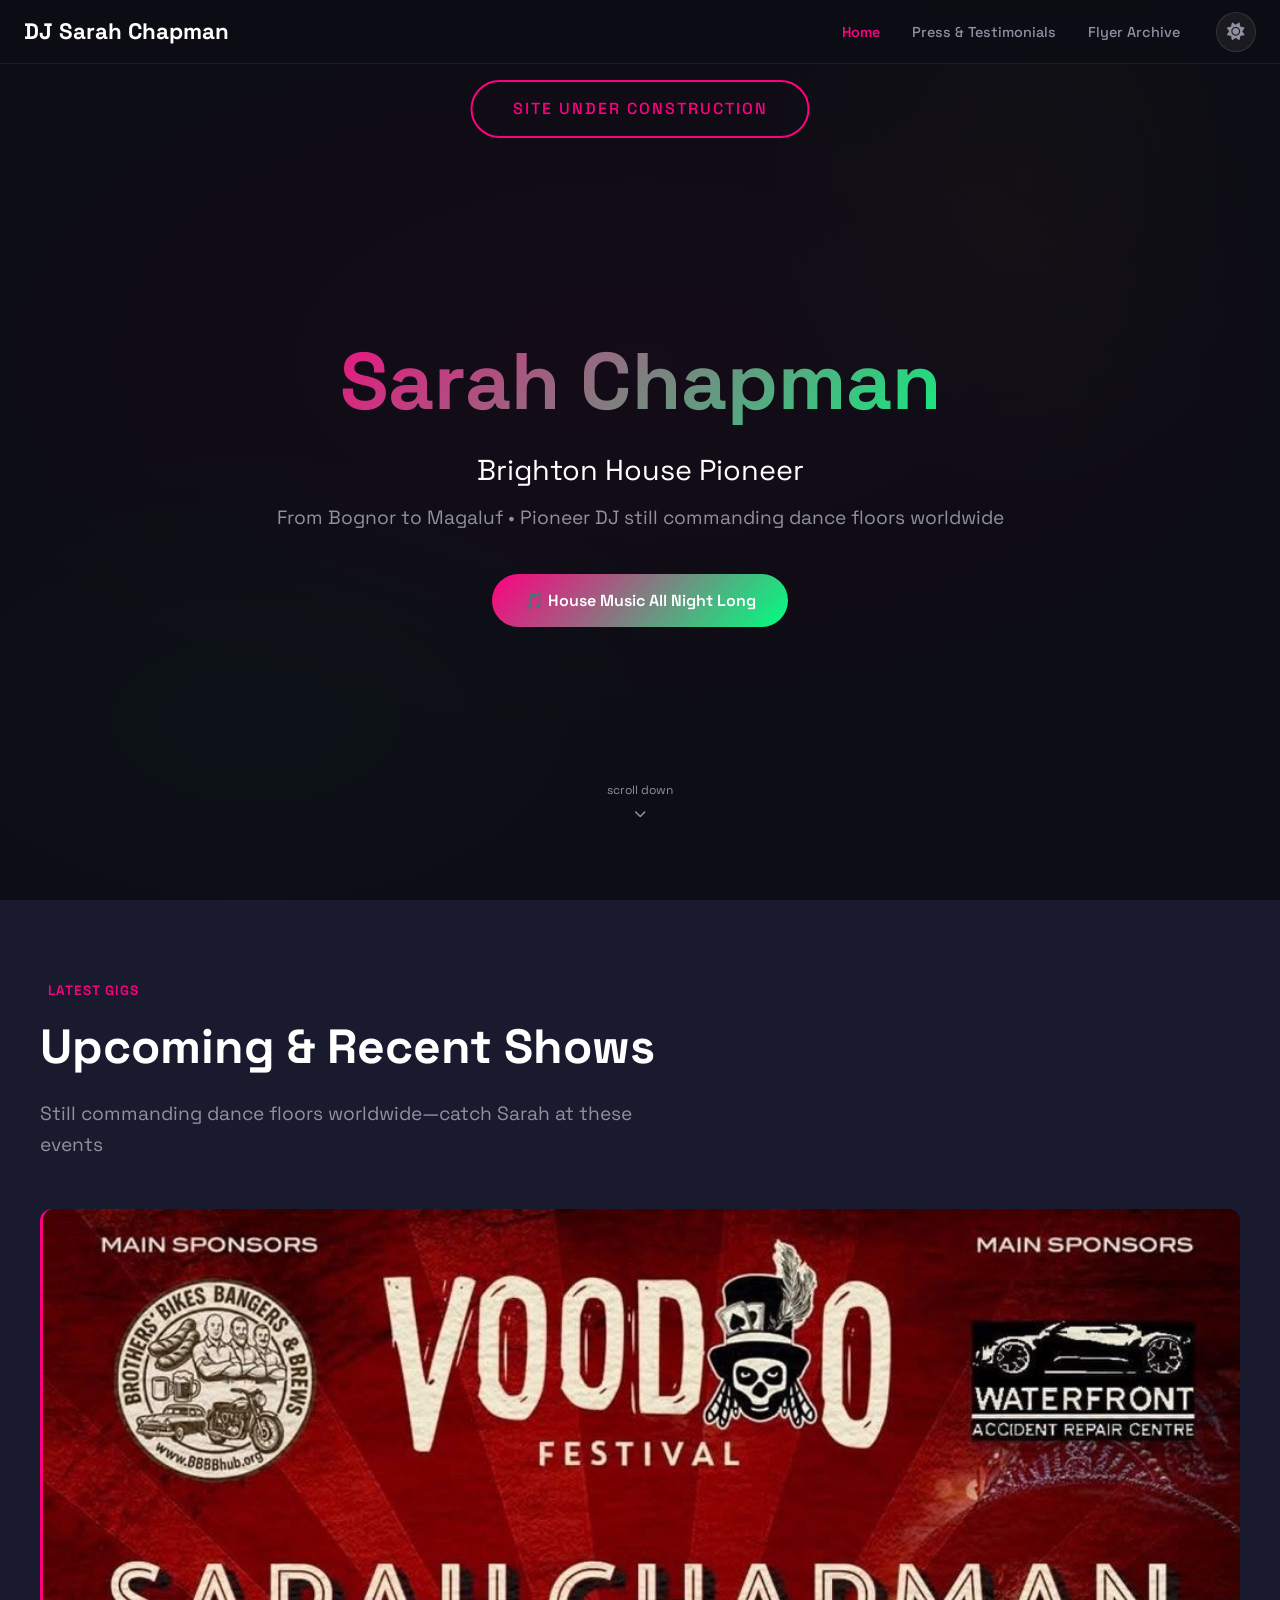
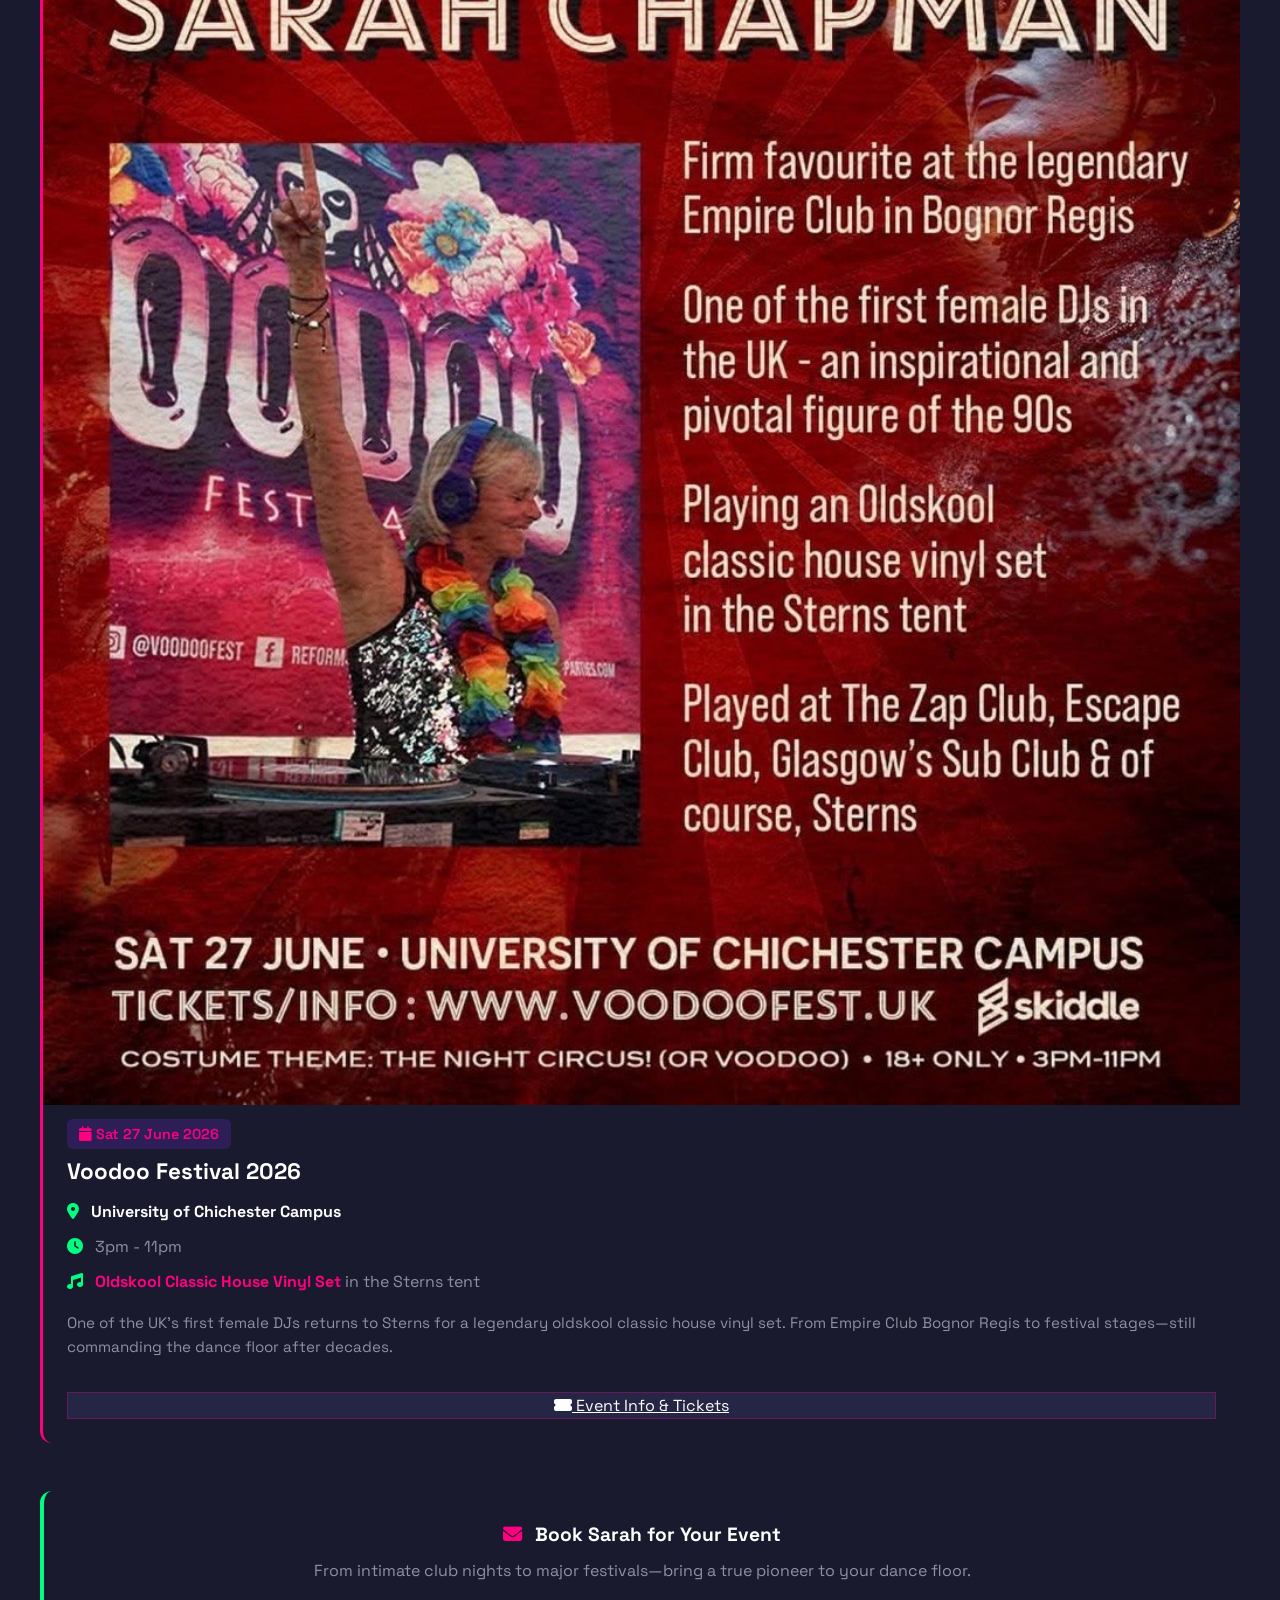
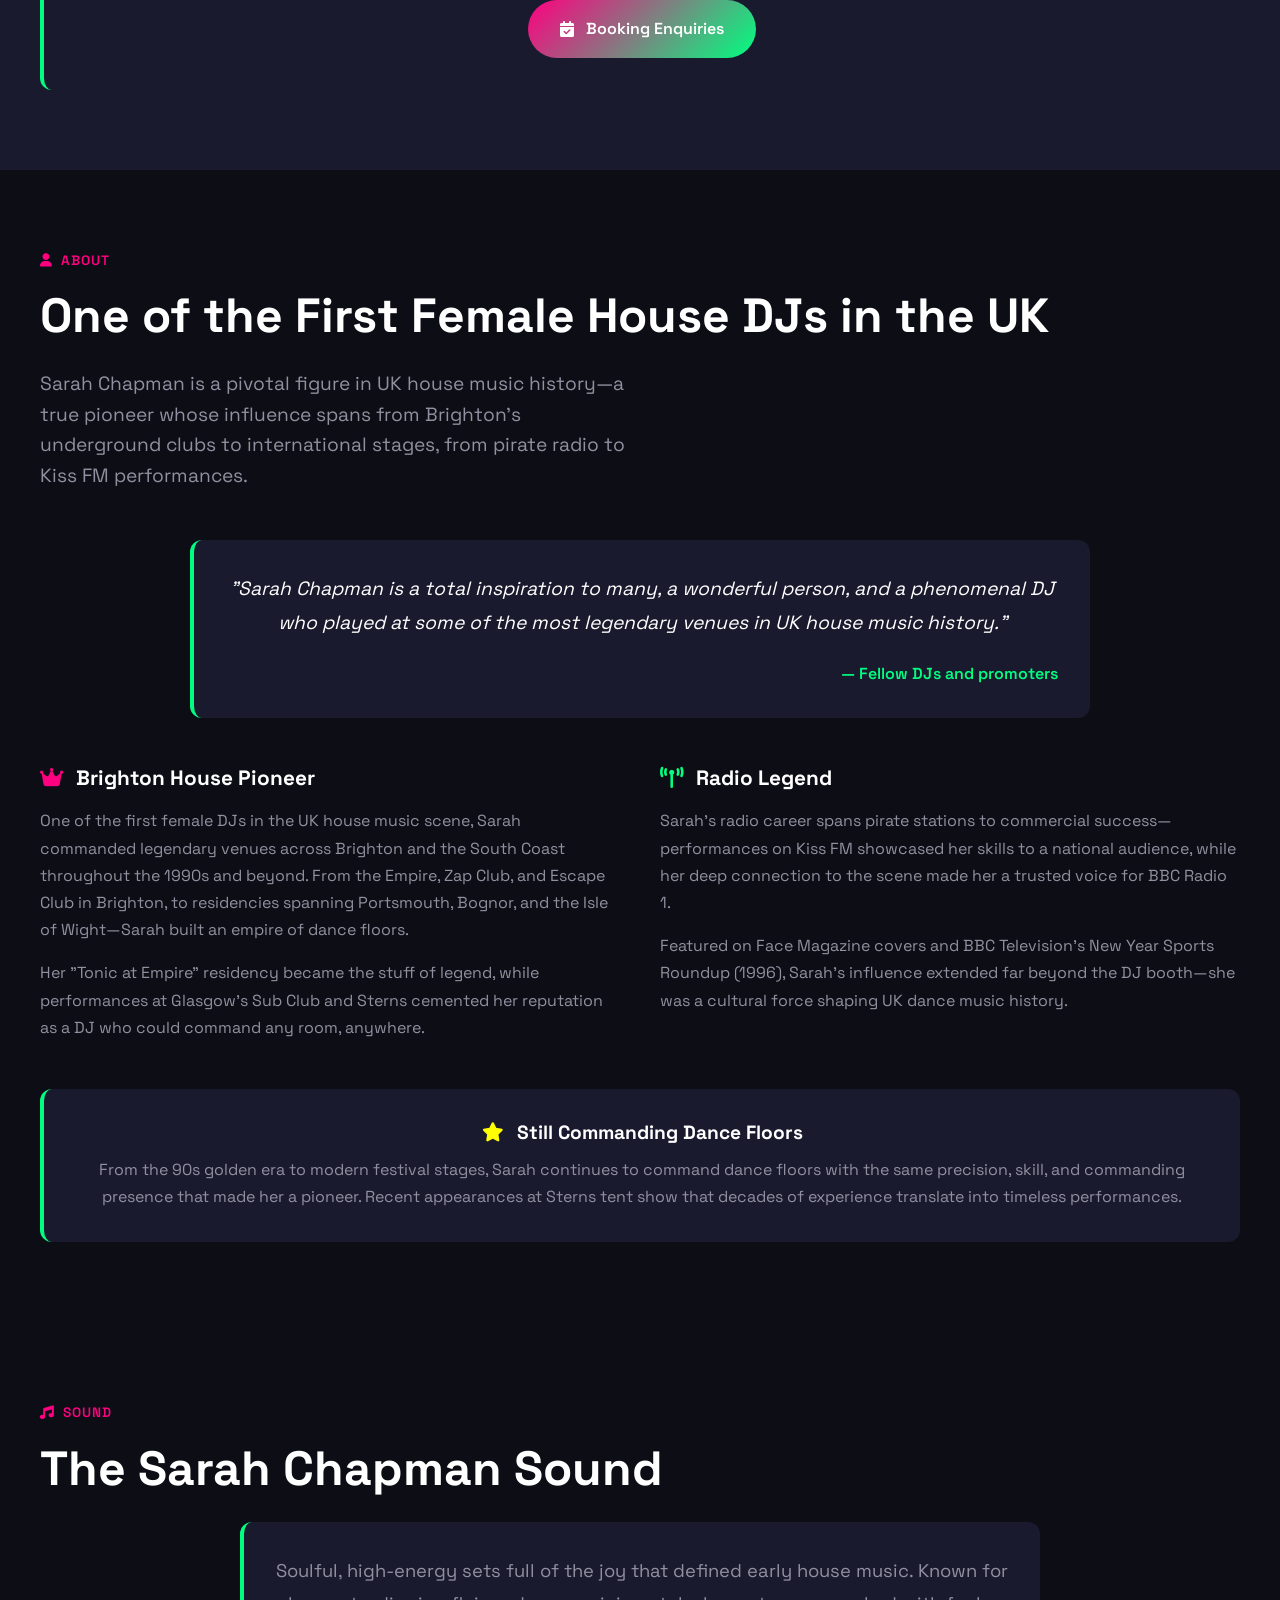
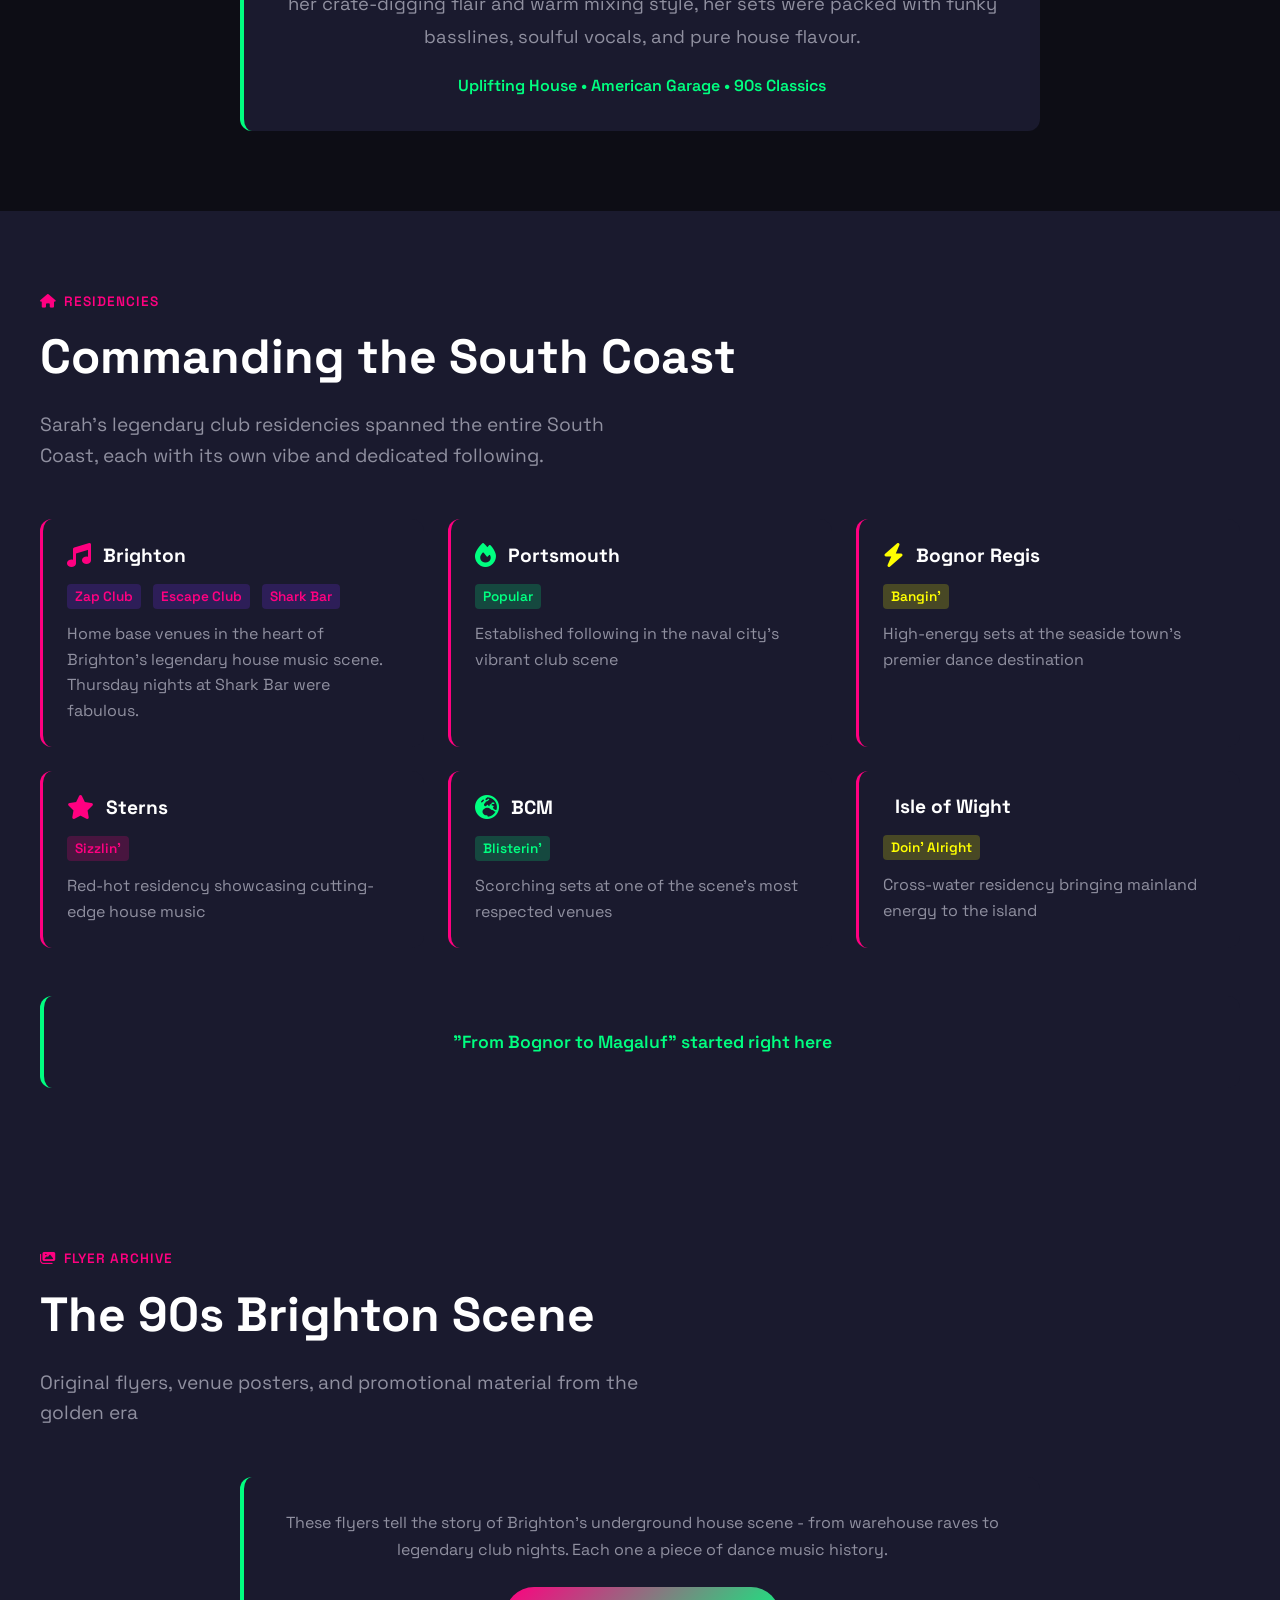
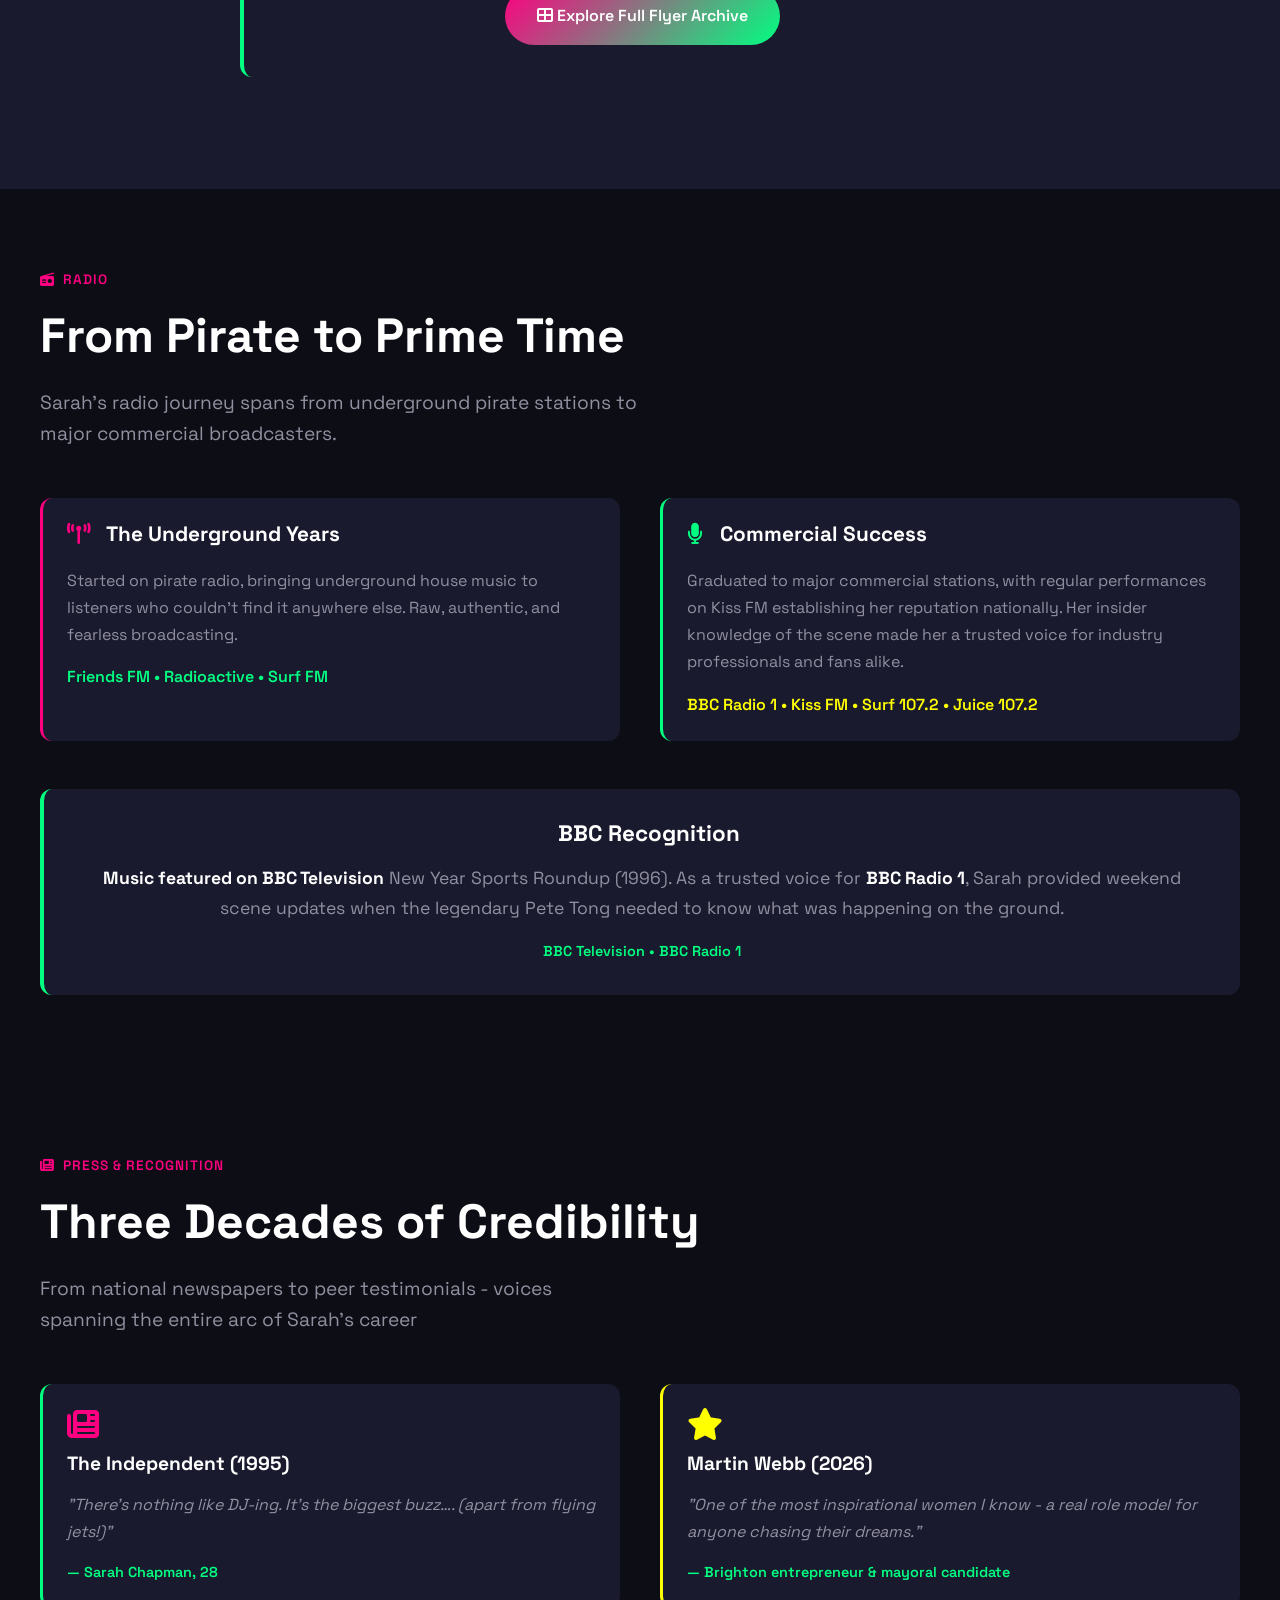
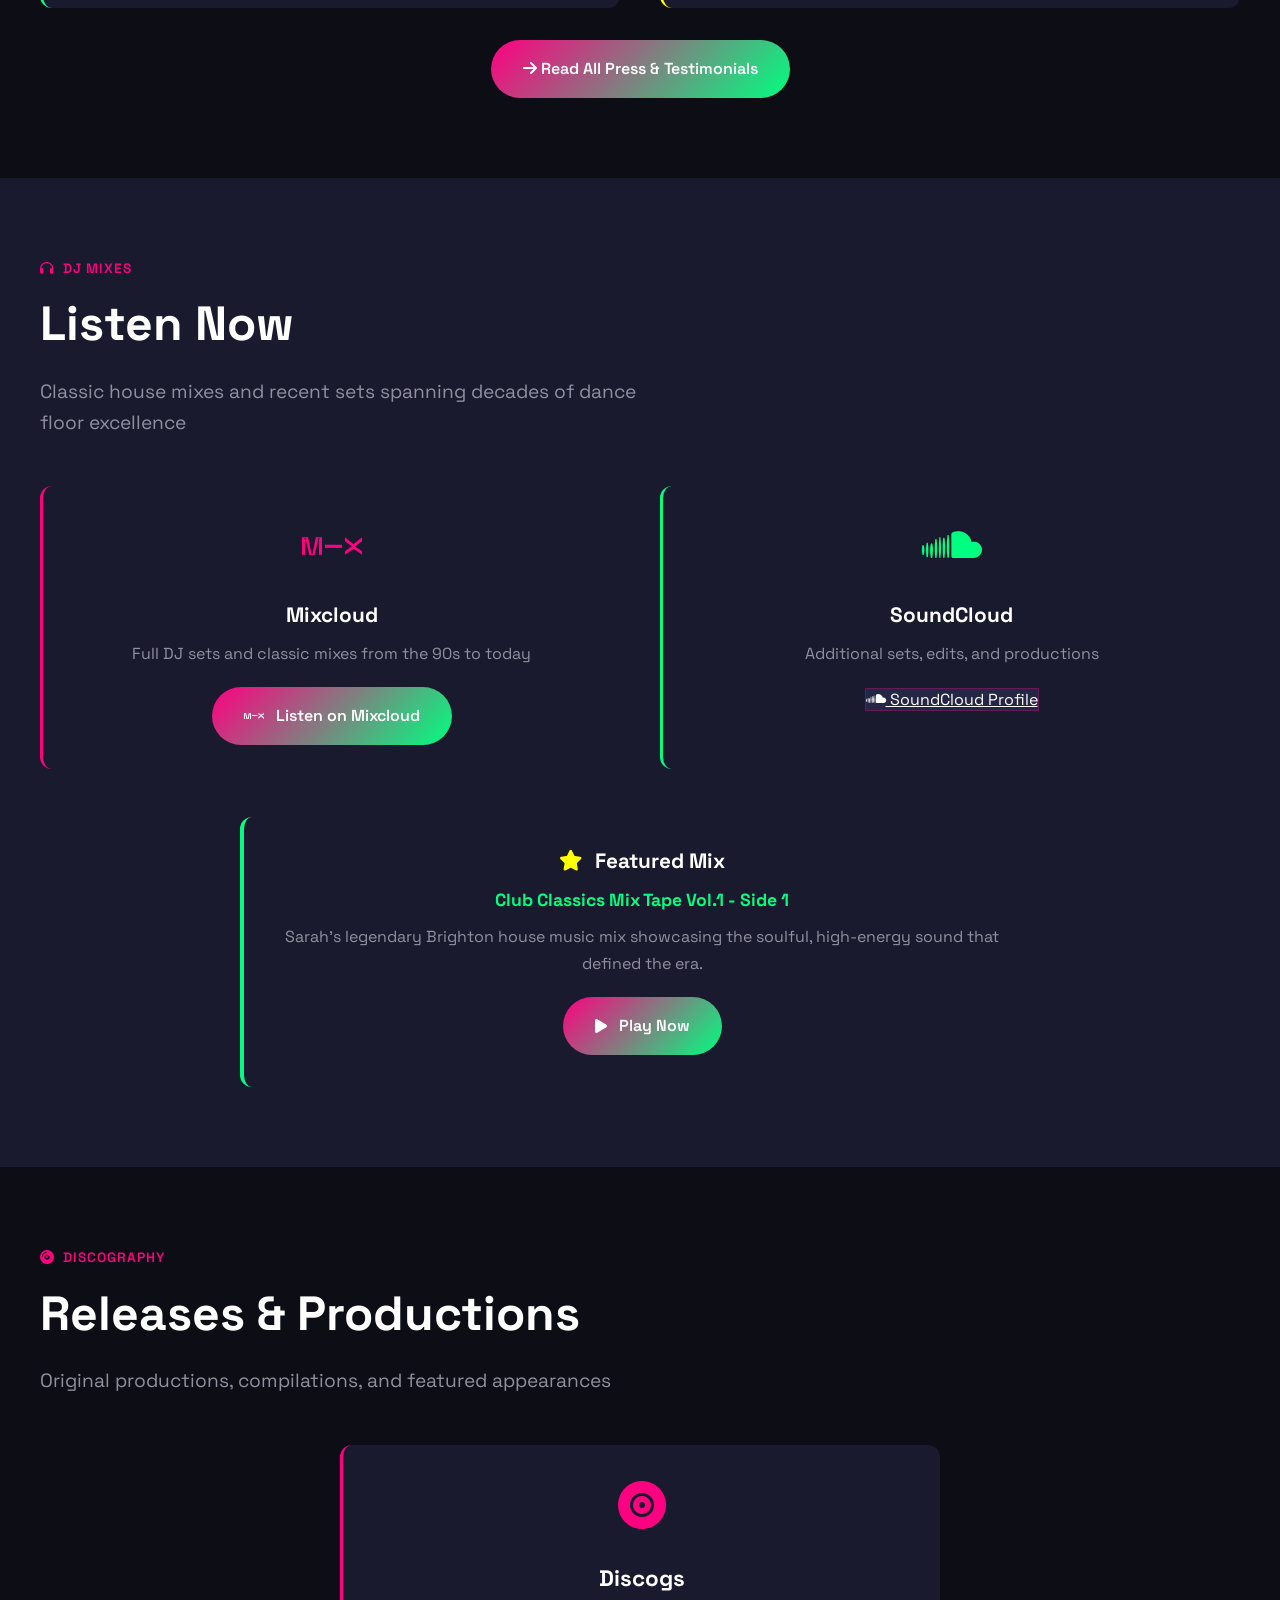
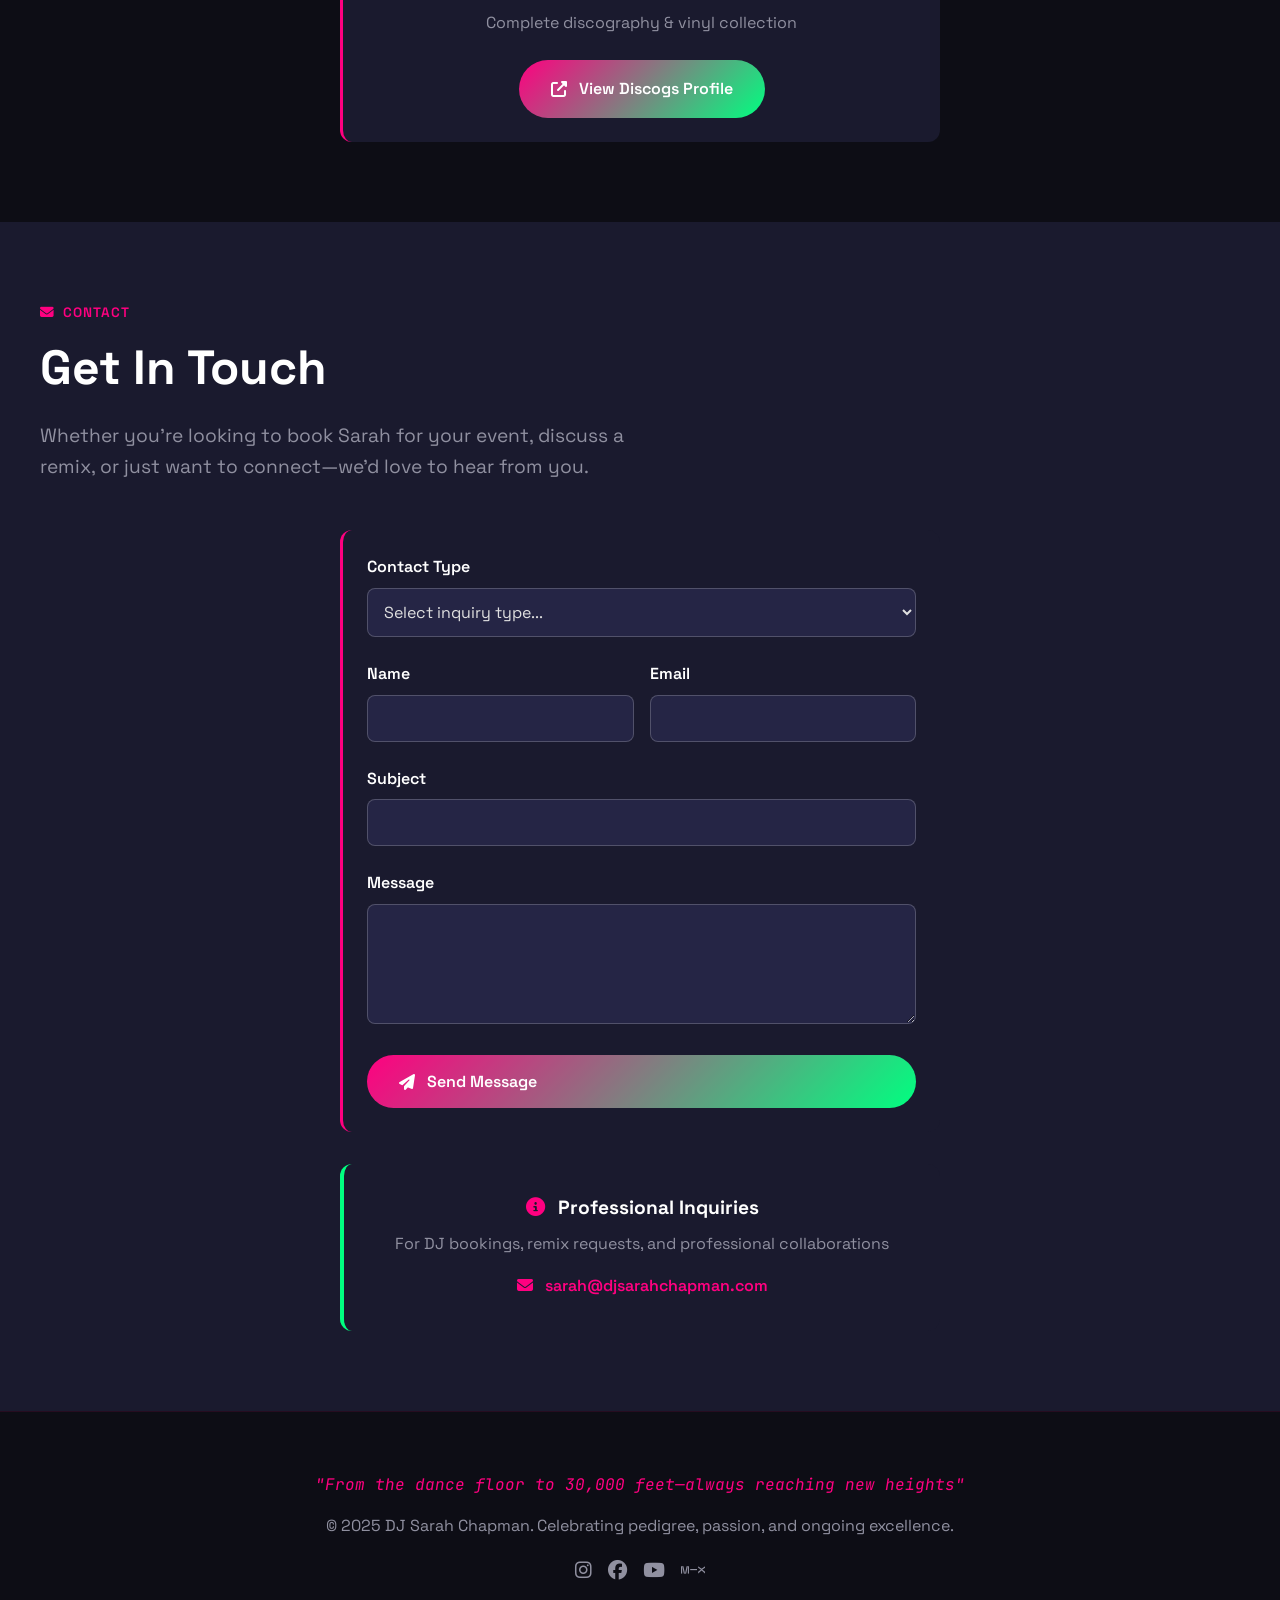
==== index.html @ ce10519f "Deploy: Add Discogs profile link" ====
<!DOCTYPE html>
<html lang="en">
<head>
<meta charset="UTF-8">
<meta name="viewport" content="width=device-width, initial-scale=1.0">
<title>DJ Sarah Chapman — Brighton House Pioneer | From Bognor to Magaluf</title>
<meta name="description" content="DJ Sarah Chapman — Brighton house music pioneer and radio legend. From pirate radio to Kiss FM, still commanding dance floors worldwide.">
<link rel="preconnect" href="https://fonts.googleapis.com">
<link href="https://fonts.googleapis.com/css2?family=Space+Grotesk:wght@400;500;600;700&family=JetBrains+Mono:wght@400;500&display=swap" rel="stylesheet">
<link rel="stylesheet" href="https://cdnjs.cloudflare.com/ajax/libs/font-awesome/6.5.1/css/all.min.css">
<link rel="stylesheet" href="styles.css">
</head>
<body data-theme="dark">

<!-- Navigation -->
<nav class="nav">
  <div class="nav-left">
    <a href="index.html" class="logo">DJ Sarah Chapman</a>
  </div>
  <div class="nav-right">
    <ul class="nav-links">
      <li><a href="index.html">Home</a></li>
      <li><a href="press.html">Press & Testimonials</a></li>
      <li><a href="flyers.html">Flyer Archive</a></li>
    </ul>
    <button class="theme-toggle" onclick="toggleTheme()" aria-label="Toggle theme">
      <i class="fas fa-sun" id="themeIcon"></i>
    </button>
    <button class="mobile-menu-toggle" onclick="toggleMobileMenu()" aria-label="Toggle menu">
      <i class="fas fa-bars"></i>
    </button>
  </div>
  <div class="mobile-menu" id="mobileMenu">
    <a href="index.html">Home</a>
    <a href="press.html">Press & Testimonials</a>
    <a href="flyers.html">Flyer Archive</a>
  </div>
</nav>

<!-- Site Under Construction Badge -->
<div style="position:absolute;top:80px;left:50%;transform:translateX(-50%);z-index:100">
  <span style="display:inline-block;padding:14px 40px;border:2px solid var(--accent);border-radius:50px;color:var(--accent);font-weight:500;font-size:1rem;letter-spacing:2px;text-transform:uppercase;background:transparent;white-space:nowrap">Site Under Construction</span>
</div>

<!-- Hero -->
<section class="hero">
  <div class="hero-content">
    <h1 class="hero-title">Sarah Chapman</h1>
    <h2 class="hero-subtitle">Brighton House Pioneer</h2>
    <p class="hero-tagline">From Bognor to Magaluf • Pioneer DJ still commanding dance floors worldwide</p>
    <div style="margin-top:24px">
      <button onclick="toggleMusicPlayer()" class="btn" id="houseMusicBtn">
        🎵 House Music All Night Long
      </button>
    </div>
    
    <!-- Music Player -->
    <div id="musicPlayer" class="hidden" style="margin-top:32px;max-width:400px;margin-left:auto;margin-right:auto">
      <div class="card" style="padding:24px;text-align:center">
        <div style="color:var(--text-bright);font-weight:600;margin-bottom:12px;font-size:1.1rem">
          🎵 Club Classics Mix Tape Vol.1 - Side 1
        </div>
        <div style="color:var(--text-dim);font-size:0.9rem;margin-bottom:20px">
          Sarah Chapman's legendary Brighton house music mix
        </div>
        <button onclick="window.open('https://www.mixcloud.com/DJSarahChapman/sarah-chapman-club-classics-mix-tape-vol-1-side-1/', '_blank')" class="btn">
          ▶️ Play on Mixcloud
        </button>
      </div>
    </div>
  </div>
  <div class="hero-scroll" onclick="document.getElementById('gigs').scrollIntoView({behavior:'smooth'})">
    scroll down
    <i class="fas fa-chevron-down"></i>
  </div>
</section>

<!-- Latest Gigs -->
<section class="section" id="gigs" style="background:var(--bg2)">
  <div class="container">
    <div class="section-label"><i class="fas fa-calendar-star"></i> Latest Gigs</div>
    <h2 class="section-title">Upcoming & Recent Shows</h2>
    <p class="section-subtitle">Still commanding dance floors worldwide—catch Sarah at these events</p>
    
    <div class="gallery">
      <div class="card" style="min-height:auto">
        <div style="position:relative;margin:-24px -24px 16px -24px;border-radius:12px 12px 0 0;overflow:hidden">
          <img src="images/voodoo-festival-2026.jpg" alt="Voodoo Festival 2026" style="width:100%;height:auto;display:block">
        </div>
        <div style="margin-bottom:12px">
          <span style="background:rgba(123,47,255,0.2);padding:6px 12px;border-radius:6px;color:var(--accent);font-size:0.9rem;font-weight:600;margin-right:8px">
            <i class="fas fa-calendar"></i> Sat 27 June 2026
          </span>
        </div>
        <h3 style="color:var(--text-bright);margin-bottom:12px;font-size:1.4rem">Voodoo Festival 2026</h3>
        <div style="color:var(--text-dim);line-height:1.7;margin-bottom:16px">
          <p style="margin-bottom:8px">
            <i class="fas fa-map-marker-alt" style="color:var(--accent2);margin-right:8px"></i>
            <strong style="color:var(--text-bright)">University of Chichester Campus</strong>
          </p>
          <p style="margin-bottom:8px">
            <i class="fas fa-clock" style="color:var(--accent2);margin-right:8px"></i>
            3pm - 11pm
          </p>
          <p style="margin-bottom:16px">
            <i class="fas fa-music" style="color:var(--accent2);margin-right:8px"></i>
            <strong style="color:var(--accent)">Oldskool Classic House Vinyl Set</strong> in the Sterns tent
          </p>
          <p style="font-size:0.95rem;line-height:1.6">
            One of the UK's first female DJs returns to Sterns for a legendary oldskool classic house vinyl set. From Empire Club Bognor Regis to festival stages—still commanding the dance floor after decades.
          </p>
        </div>
        <div style="padding-top:16px;border-top:1px solid var(--border)">
          <a href="https://www.voodoofest.uk" target="_blank" rel="noopener" class="btn-secondary" style="width:100%;text-align:center;display:inline-block">
            <i class="fas fa-ticket-alt"></i> Event Info & Tickets
          </a>
        </div>
      </div>
    </div>
    
    <div class="callout-box" style="margin-top:48px">
      <h3 style="color:var(--text-bright);margin-bottom:12px;font-size:1.2rem">
        <i class="fas fa-envelope" style="color:var(--accent);margin-right:8px"></i>
        Book Sarah for Your Event
      </h3>
      <p style="color:var(--text-dim);margin-bottom:16px">
        From intimate club nights to major festivals—bring a true pioneer to your dance floor.
      </p>
      <a href="#contact" class="btn">
        <i class="fas fa-calendar-check"></i> Booking Enquiries
      </a>
    </div>
  </div>
</section>

<!-- About -->
<section class="section" id="about">
  <div class="container">
    <div class="section-label"><i class="fas fa-user"></i> About</div>
    <h2 class="section-title">One of the First Female House DJs in the UK</h2>
    <p class="section-subtitle">Sarah Chapman is a pivotal figure in UK house music history—a true pioneer whose influence spans from Brighton's underground clubs to international stages, from pirate radio to Kiss FM performances.</p>
    
    <div class="callout-box" style="margin-bottom:48px;max-width:900px;margin-left:auto;margin-right:auto">
      <p style="color:var(--text-bright);font-size:1.2rem;line-height:1.8;margin-bottom:20px;font-style:italic">
        "Sarah Chapman is a total inspiration to many, a wonderful person, and a phenomenal DJ who played at some of the most legendary venues in UK house music history."
      </p>
      <p style="color:var(--accent2);font-weight:600;text-align:right">— Fellow DJs and promoters</p>
    </div>
    
    <div class="two-col">
      <div>
        <h3 style="color:var(--text-bright);margin-bottom:16px;font-size:1.3rem">
          <i class="fas fa-crown" style="color:var(--accent);margin-right:8px"></i>
          Brighton House Pioneer
        </h3>
        <p style="color:var(--text-dim);line-height:1.7;margin-bottom:16px">
          One of the first female DJs in the UK house music scene, Sarah commanded legendary venues across Brighton and the South Coast throughout the 1990s and beyond. From the Empire, Zap Club, and Escape Club in Brighton, to residencies spanning Portsmouth, Bognor, and the Isle of Wight—Sarah built an empire of dance floors.
        </p>
        <p style="color:var(--text-dim);line-height:1.7">
          Her "Tonic at Empire" residency became the stuff of legend, while performances at Glasgow's Sub Club and Sterns cemented her reputation as a DJ who could command any room, anywhere.
        </p>
      </div>
      <div>
        <h3 style="color:var(--text-bright);margin-bottom:16px;font-size:1.3rem">
          <i class="fas fa-broadcast-tower" style="color:var(--accent2);margin-right:8px"></i>
          Radio Legend
        </h3>
        <p style="color:var(--text-dim);line-height:1.7;margin-bottom:16px">
          Sarah's radio career spans pirate stations to commercial success—performances on Kiss FM showcased her skills to a national audience, while her deep connection to the scene made her a trusted voice for BBC Radio 1.
        </p>
        <p style="color:var(--text-dim);line-height:1.7">
          Featured on Face Magazine covers and BBC Television's New Year Sports Roundup (1996), Sarah's influence extended far beyond the DJ booth—she was a cultural force shaping UK dance music history.
        </p>
      </div>
    </div>
    
    <div class="callout-box" style="margin-top:48px">
      <h3 style="color:var(--text-bright);margin-bottom:12px;font-size:1.2rem">
        <i class="fas fa-star" style="color:var(--accent3);margin-right:8px"></i>
        Still Commanding Dance Floors
      </h3>
      <p style="color:var(--text-dim);line-height:1.7">
        From the 90s golden era to modern festival stages, Sarah continues to command dance floors with the same precision, skill, and commanding presence that made her a pioneer. Recent appearances at Sterns tent show that decades of experience translate into timeless performances.
      </p>
    </div>
  </div>
</section>

<!-- Sound -->
<section class="section" id="sound">
  <div class="container">
    <div class="section-label"><i class="fas fa-music"></i> Sound</div>
    <h2 class="section-title">The Sarah Chapman Sound</h2>
    <div class="callout-box" style="max-width:800px;margin:0 auto">
      <p style="color:var(--text-dim);font-size:1.15rem;line-height:1.8;margin-bottom:20px">
        Soulful, high-energy sets full of the joy that defined early house music. Known for her crate-digging flair and warm mixing style, her sets were packed with funky basslines, soulful vocals, and pure house flavour.
      </p>
      <p style="color:var(--accent2);font-weight:600">Uplifting House • American Garage • 90s Classics</p>
    </div>
  </div>
</section>

<!-- Residencies -->
<section class="section" id="residencies" style="background:var(--bg2)">
  <div class="container">
    <div class="section-label"><i class="fas fa-home"></i> Residencies</div>
    <h2 class="section-title">Commanding the South Coast</h2>
    <p class="section-subtitle">Sarah's legendary club residencies spanned the entire South Coast, each with its own vibe and dedicated following.</p>
    
    <div class="gallery">
      <div class="card" style="min-height:auto">
        <div style="display:flex;align-items:center;margin-bottom:16px">
          <i class="fas fa-music" style="font-size:1.5rem;color:var(--accent);margin-right:12px"></i>
          <h3 style="color:var(--text-bright);margin:0;font-size:1.2rem">Brighton</h3>
        </div>
        <div style="margin-bottom:12px">
          <span style="background:rgba(123,47,255,0.2);padding:4px 8px;border-radius:4px;color:var(--accent);font-size:0.85rem;font-weight:600;margin-right:8px">Zap Club</span>
          <span style="background:rgba(123,47,255,0.2);padding:4px 8px;border-radius:4px;color:var(--accent);font-size:0.85rem;font-weight:600;margin-right:8px">Escape Club</span>
          <span style="background:rgba(123,47,255,0.2);padding:4px 8px;border-radius:4px;color:var(--accent);font-size:0.85rem;font-weight:600">Shark Bar</span>
        </div>
        <p style="color:var(--text-dim);line-height:1.6;margin:0">Home base venues in the heart of Brighton's legendary house music scene. Thursday nights at Shark Bar were fabulous.</p>
      </div>
      
      <div class="card" style="min-height:auto">
        <div style="display:flex;align-items:center;margin-bottom:16px">
          <i class="fas fa-fire" style="font-size:1.5rem;color:var(--accent2);margin-right:12px"></i>
          <h3 style="color:var(--text-bright);margin:0;font-size:1.2rem">Portsmouth</h3>
        </div>
        <div style="margin-bottom:12px">
          <span style="background:rgba(0,255,128,0.2);padding:4px 8px;border-radius:4px;color:var(--accent2);font-size:0.85rem;font-weight:600">Popular</span>
        </div>
        <p style="color:var(--text-dim);line-height:1.6;margin:0">Established following in the naval city's vibrant club scene</p>
      </div>
      
      <div class="card" style="min-height:auto">
        <div style="display:flex;align-items:center;margin-bottom:16px">
          <i class="fas fa-bolt" style="font-size:1.5rem;color:var(--accent3);margin-right:12px"></i>
          <h3 style="color:var(--text-bright);margin:0;font-size:1.2rem">Bognor Regis</h3>
        </div>
        <div style="margin-bottom:12px">
          <span style="background:rgba(255,255,0,0.2);padding:4px 8px;border-radius:4px;color:var(--accent3);font-size:0.85rem;font-weight:600">Bangin'</span>
        </div>
        <p style="color:var(--text-dim);line-height:1.6;margin:0">High-energy sets at the seaside town's premier dance destination</p>
      </div>
      
      <div class="card" style="min-height:auto">
        <div style="display:flex;align-items:center;margin-bottom:16px">
          <i class="fas fa-star" style="font-size:1.5rem;color:var(--accent);margin-right:12px"></i>
          <h3 style="color:var(--text-bright);margin:0;font-size:1.2rem">Sterns</h3>
        </div>
        <div style="margin-bottom:12px">
          <span style="background:rgba(255,0,128,0.2);padding:4px 8px;border-radius:4px;color:var(--accent);font-size:0.85rem;font-weight:600">Sizzlin'</span>
        </div>
        <p style="color:var(--text-dim);line-height:1.6;margin:0">Red-hot residency showcasing cutting-edge house music</p>
      </div>
      
      <div class="card" style="min-height:auto">
        <div style="display:flex;align-items:center;margin-bottom:16px">
          <i class="fas fa-globe-europe" style="font-size:1.5rem;color:var(--accent2);margin-right:12px"></i>
          <h3 style="color:var(--text-bright);margin:0;font-size:1.2rem">BCM</h3>
        </div>
        <div style="margin-bottom:12px">
          <span style="background:rgba(0,255,128,0.2);padding:4px 8px;border-radius:4px;color:var(--accent2);font-size:0.85rem;font-weight:600">Blisterin'</span>
        </div>
        <p style="color:var(--text-dim);line-height:1.6;margin:0">Scorching sets at one of the scene's most respected venues</p>
      </div>
      
      <div class="card" style="min-height:auto">
        <div style="display:flex;align-items:center;margin-bottom:16px">
          <i class="fas fa-island-tropical" style="font-size:1.5rem;color:var(--accent3);margin-right:12px"></i>
          <h3 style="color:var(--text-bright);margin:0;font-size:1.2rem">Isle of Wight</h3>
        </div>
        <div style="margin-bottom:12px">
          <span style="background:rgba(255,255,0,0.2);padding:4px 8px;border-radius:4px;color:var(--accent3);font-size:0.85rem;font-weight:600">Doin' Alright</span>
        </div>
        <p style="color:var(--text-dim);line-height:1.6;margin:0">Cross-water residency bringing mainland energy to the island</p>
      </div>
    </div>
    
    <div class="callout-box" style="margin-top:48px">
      <p style="color:var(--accent2);font-weight:600;font-size:1.1rem">"From Bognor to Magaluf" started right here</p>
    </div>
  </div>
</section>

<!-- Flyer Archive Preview -->
<section class="section" id="flyers-preview" style="background:var(--bg2)">
  <div class="container">
    <div class="section-label"><i class="fas fa-images"></i> Flyer Archive</div>
    <h2 class="section-title">The 90s Brighton Scene</h2>
    <p class="section-subtitle">Original flyers, venue posters, and promotional material from the golden era</p>
    
    <div class="callout-box" style="max-width:800px;margin:0 auto 32px auto;text-align:center">
      <p style="color:var(--text-dim);line-height:1.7;margin-bottom:24px">
        These flyers tell the story of Brighton's underground house scene - from warehouse raves to legendary club nights. Each one a piece of dance music history.
      </p>
      <a href="flyers.html" class="btn" style="display:inline-block">
        <i class="fas fa-th-large"></i> Explore Full Flyer Archive
      </a>
    </div>
  </div>
</section>

<!-- Radio -->
<section class="section" id="radio">
  <div class="container">
    <div class="section-label"><i class="fas fa-radio"></i> Radio</div>
    <h2 class="section-title">From Pirate to Prime Time</h2>
    <p class="section-subtitle">Sarah's radio journey spans from underground pirate stations to major commercial broadcasters.</p>
    
    <div class="two-col">
      <div class="card">
        <h3 style="color:var(--text-bright);margin-bottom:20px;font-size:1.3rem">
          <i class="fas fa-broadcast-tower" style="color:var(--accent);margin-right:12px"></i>
          The Underground Years
        </h3>
        <p style="color:var(--text-dim);line-height:1.7;margin-bottom:16px">
          Started on pirate radio, bringing underground house music to listeners who couldn't find it anywhere else. Raw, authentic, and fearless broadcasting.
        </p>
        <p style="color:var(--accent2);font-weight:600">Friends FM • Radioactive • Surf FM</p>
      </div>
      
      <div class="card" style="border-left-color:var(--accent2)">
        <h3 style="color:var(--text-bright);margin-bottom:20px;font-size:1.3rem">
          <i class="fas fa-microphone" style="color:var(--accent2);margin-right:12px"></i>
          Commercial Success
        </h3>
        <p style="color:var(--text-dim);line-height:1.7;margin-bottom:16px">
          Graduated to major commercial stations, with regular performances on Kiss FM establishing her reputation nationally. Her insider knowledge of the scene made her a trusted voice for industry professionals and fans alike.
        </p>
        <p style="color:var(--accent3);font-weight:600">BBC Radio 1 • Kiss FM • Surf 107.2 • Juice 107.2</p>
      </div>
    </div>
    
    <div class="callout-box" style="margin-top:48px">
      <h3 style="color:var(--text-bright);margin-bottom:16px;font-size:1.4rem">
        <i class="fab fa-bbc" style="color:var(--accent3);margin-right:8px"></i>
        BBC Recognition
      </h3>
      <p style="color:var(--text-dim);line-height:1.7;font-size:1.1rem;margin-bottom:16px">
        <strong style="color:var(--text-bright)">Music featured on BBC Television</strong> New Year Sports Roundup (1996). As a trusted voice for <strong style="color:var(--text-bright)">BBC Radio 1</strong>, Sarah provided weekend scene updates when the legendary Pete Tong needed to know what was happening on the ground.
      </p>
      <p style="color:var(--accent2);font-weight:600;font-size:0.9rem">BBC Television • BBC Radio 1</p>
    </div>
  </div>
</section>

<!-- Press & Recognition Preview -->
<section class="section" id="press-preview">
  <div class="container">
    <div class="section-label"><i class="fas fa-newspaper"></i> Press & Recognition</div>
    <h2 class="section-title">Three Decades of Credibility</h2>
    <p class="section-subtitle">From national newspapers to peer testimonials - voices spanning the entire arc of Sarah's career</p>
    
    <div class="two-col" style="margin-bottom:32px">
      <div class="card" style="border-left-color:var(--accent2)">
        <div style="margin-bottom:16px">
          <i class="fas fa-newspaper" style="font-size:2rem;color:var(--accent);margin-bottom:12px;display:block"></i>
          <h3 style="color:var(--text-bright);margin-bottom:12px;font-size:1.2rem">The Independent (1995)</h3>
        </div>
        <blockquote style="color:var(--text-dim);font-style:italic;line-height:1.7;margin-bottom:16px">
          "There's nothing like DJ-ing. It's the biggest buzz…. (apart from flying jets!)"
        </blockquote>
        <p style="color:var(--accent2);font-weight:600;font-size:0.9rem">— Sarah Chapman, 28</p>
      </div>
      
      <div class="card" style="border-left-color:var(--accent3)">
        <div style="margin-bottom:16px">
          <i class="fas fa-star" style="font-size:2rem;color:var(--accent3);margin-bottom:12px;display:block"></i>
          <h3 style="color:var(--text-bright);margin-bottom:12px;font-size:1.2rem">Martin Webb (2026)</h3>
        </div>
        <blockquote style="color:var(--text-dim);font-style:italic;line-height:1.7;margin-bottom:16px">
          "One of the most inspirational women I know - a real role model for anyone chasing their dreams."
        </blockquote>
        <p style="color:var(--accent2);font-weight:600;font-size:0.9rem">— Brighton entrepreneur & mayoral candidate</p>
      </div>
    </div>
    
    <div style="text-align:center">
      <a href="press.html" class="btn" style="display:inline-block">
        <i class="fas fa-arrow-right"></i> Read All Press & Testimonials
      </a>
    </div>
  </div>
</section>

<!-- DJ Mixes -->
<section class="section" id="mixes" style="background:var(--bg2)">
  <div class="container">
    <div class="section-label"><i class="fas fa-headphones"></i> DJ Mixes</div>
    <h2 class="section-title">Listen Now</h2>
    <p class="section-subtitle">Classic house mixes and recent sets spanning decades of dance floor excellence</p>
    
    <div class="two-col">
      <div class="card" style="text-align:center">
        <div style="font-size:3rem;color:var(--accent);margin-bottom:16px">
          <i class="fab fa-mixcloud"></i>
        </div>
        <h3 style="color:var(--text-bright);margin-bottom:12px;font-size:1.3rem">Mixcloud</h3>
        <p style="color:var(--text-dim);line-height:1.7;margin-bottom:20px">
          Full DJ sets and classic mixes from the 90s to today
        </p>
        <a href="https://www.mixcloud.com/DJSarahChapman/" target="_blank" rel="noopener" class="btn">
          <i class="fab fa-mixcloud"></i> Listen on Mixcloud
        </a>
      </div>
      
      <div class="card" style="text-align:center;border-left-color:var(--accent2)">
        <div style="font-size:3rem;color:var(--accent2);margin-bottom:16px">
          <i class="fab fa-soundcloud"></i>
        </div>
        <h3 style="color:var(--text-bright);margin-bottom:12px;font-size:1.3rem">SoundCloud</h3>
        <p style="color:var(--text-dim);line-height:1.7;margin-bottom:20px">
          Additional sets, edits, and productions
        </p>
        <a href="#" target="_blank" rel="noopener" class="btn-secondary">
          <i class="fab fa-soundcloud"></i> SoundCloud Profile
        </a>
      </div>
    </div>
    
    <!-- Featured Mix -->
    <div class="callout-box" style="margin-top:48px;max-width:800px;margin-left:auto;margin-right:auto">
      <h3 style="color:var(--text-bright);margin-bottom:16px;font-size:1.3rem">
        <i class="fas fa-star" style="color:var(--accent3);margin-right:8px"></i>
        Featured Mix
      </h3>
      <h4 style="color:var(--accent2);margin-bottom:12px;font-size:1.1rem">Club Classics Mix Tape Vol.1 - Side 1</h4>
      <p style="color:var(--text-dim);line-height:1.7;margin-bottom:20px">
        Sarah's legendary Brighton house music mix showcasing the soulful, high-energy sound that defined the era.
      </p>
      <a href="https://www.mixcloud.com/DJSarahChapman/sarah-chapman-club-classics-mix-tape-vol-1-side-1/" target="_blank" rel="noopener" class="btn">
        <i class="fas fa-play"></i> Play Now
      </a>
    </div>
  </div>
</section>

<!-- Discography -->
<section class="section" id="discography">
  <div class="container">
    <div class="section-label"><i class="fas fa-compact-disc"></i> Discography</div>
    <h2 class="section-title">Releases & Productions</h2>
    <p class="section-subtitle">Original productions, compilations, and featured appearances</p>
    
    <div style="max-width:600px;margin:0 auto">
      <div class="card" style="text-align:center">
        <div style="font-size:3rem;color:var(--accent);margin-bottom:20px">
          <i class="fas fa-record-vinyl"></i>
        </div>
        <h3 style="color:var(--text-bright);margin-bottom:16px;font-size:1.4rem">Discogs</h3>
        <p style="color:var(--text-dim);line-height:1.7;margin-bottom:24px;font-size:1rem">
          Complete discography & vinyl collection
        </p>
        <a href="https://www.discogs.com/artist/616730-Sarah-Chapman?srsltid=AfmBOopkAwF-u_HODizaJwPBPqlizs QMeA6xswlLU0qhvJcFdfg-ojx2" target="_blank" rel="noopener" class="btn">
          <i class="fas fa-external-link-alt"></i> View Discogs Profile
        </a>
      </div>
    </div>
  </div>
</section>

<!-- Contact -->
<section class="section" id="contact" style="background:var(--bg2)">
  <div class="container">
    <div class="section-label"><i class="fas fa-envelope"></i> Contact</div>
    <h2 class="section-title">Get In Touch</h2>
    <p class="section-subtitle">Whether you're looking to book Sarah for your event, discuss a remix, or just want to connect—we'd love to hear from you.</p>
    
    <div style="max-width:600px;margin:0 auto">
      <form id="contactForm" class="card">
        <div class="form-group">
          <label for="contactType" class="form-label">Contact Type</label>
          <select id="contactType" name="contactType" required class="form-select">
            <option value="">Select inquiry type...</option>
            <option value="contact">General Contact</option>
            <option value="booking">DJ Booking</option>
            <option value="remix">Remix Request</option>
            <option value="longtime">Long Time No See</option>
          </select>
        </div>
        
        <div style="display:grid;grid-template-columns:1fr 1fr;gap:16px;margin-bottom:24px">
          <div>
            <label for="name" class="form-label">Name</label>
            <input type="text" id="name" name="name" required class="form-input">
          </div>
          <div>
            <label for="email" class="form-label">Email</label>
            <input type="email" id="email" name="email" required class="form-input">
          </div>
        </div>
        
        <div class="form-group">
          <label for="subject" class="form-label">Subject</label>
          <input type="text" id="subject" name="subject" required class="form-input">
        </div>
        
        <div class="form-group">
          <label for="message" class="form-label">Message</label>
          <textarea id="message" name="message" required class="form-textarea"></textarea>
        </div>
        
        <button type="submit" class="btn" style="width:100%">
          <i class="fas fa-paper-plane"></i>
          Send Message
        </button>
      </form>
      
      <div class="callout-box" style="margin-top:32px">
        <h3 style="color:var(--text-bright);margin-bottom:12px;font-size:1.2rem">
          <i class="fas fa-info-circle" style="color:var(--accent);margin-right:8px"></i>
          Professional Inquiries
        </h3>
        <p style="color:var(--text-dim);margin-bottom:16px">
          For DJ bookings, remix requests, and professional collaborations
        </p>
        <p style="color:var(--accent);font-weight:600">
          <i class="fas fa-envelope" style="margin-right:8px"></i>
          sarah@djsarahchapman.com
        </p>
      </div>
    </div>
  </div>
</section>

<!-- Footer -->
<footer>
  <p class="sarah-quote">"From the dance floor to 30,000 feet—always reaching new heights"</p>
  <p>© 2025 DJ Sarah Chapman. Celebrating pedigree, passion, and ongoing excellence.</p>
  
  <div class="mini-socials">
    <a href="https://www.instagram.com/sarah_chapman_shoreham?igsh=ZHgyZGw2aTVuejMz" target="_blank" rel="noopener" title="Instagram">
      <i class="fab fa-instagram"></i>
    </a>
    <a href="https://www.facebook.com/share/1CKUPK76hs/?mibextid=wwXIfr" target="_blank" rel="noopener" title="Facebook">
      <i class="fab fa-facebook"></i>
    </a>
    <a href="https://www.youtube.com/channel/UCeT4wjDPm9jiM8vlg1RV-5A" target="_blank" rel="noopener" title="YouTube">
      <i class="fab fa-youtube"></i>
    </a>
    <a href="https://www.mixcloud.com/DJSarahChapman/" target="_blank" rel="noopener" title="Mixcloud">
      <i class="fab fa-mixcloud"></i>
    </a>
  </div>
  

</footer>

<script src="script.js"></script>

</body>
</html>
---- styles.css ----
/* Sarah Chapman Site - Shared Styles */
/* Multi-page 90s neon house music theme */

/* ========================================
   BASE STYLES & RESET
   ======================================== */

*,*::before,*::after{box-sizing:border-box;margin:0;padding:0}

:root{
  /* Dark theme (default) */
  --bg:#0d0d15;
  --bg2:#1a1a2e;
  --bg3:#252545;
  --text:#e0e0e0;
  --text-dim:#9090a0;
  --text-bright:#ffffff;
  --accent:#ff0080;
  --accent2:#00ff80;
  --accent3:#ffff00;
  --accent4:#8000ff;
  --accent5:#ff4000;
  --grad:linear-gradient(135deg,var(--accent),var(--accent2));
  --grad2:linear-gradient(135deg,var(--accent3),var(--accent4));
  --radius:12px;
  --radius-sm:8px;
  --font:'Space Grotesk',system-ui,sans-serif;
  --mono:'JetBrains Mono',monospace;
  --nav-h:64px;
  --nav-bg:rgba(13,13,21,.9);
  --nav-border:rgba(255,0,128,.2);
}

[data-theme="light"]{
  --bg:#f8f8fa;
  --bg2:#efefef;
  --bg3:#e0e0e5;
  --text:#2a2a3a;
  --text-dim:#6a6a7a;
  --text-bright:#0a0a0f;
  --accent:#e60073;
  --accent2:#00cc66;
  --accent3:#e6e600;
  --nav-bg:rgba(255,255,255,.95);
  --nav-border:rgba(230,0,115,.3);
}

html{scroll-behavior:smooth;scroll-padding-top:var(--nav-h)}
body{
  background:var(--bg);
  color:var(--text);
  font-family:var(--font);
  line-height:1.6;
  overflow-x:hidden;
}

/* ========================================
   TYPOGRAPHY
   ======================================== */

h1,h2,h3,h4{
  color:var(--text-bright);
  font-weight:700;
  line-height:1.2;
}

a{color:var(--accent);transition:all .2s}
a:hover{color:var(--accent2)}

/* ========================================
   NAVIGATION
   ======================================== */

.nav{
  position:fixed;
  top:0;
  left:0;
  right:0;
  z-index:1000;
  padding:0 24px;
  height:var(--nav-h);
  background:var(--nav-bg);
  backdrop-filter:blur(20px);
  border-bottom:1px solid var(--nav-border);
  display:flex;
  align-items:center;
  justify-content:space-between;
  transition:all .3s;
}

.nav-left{display:flex;align-items:center}
.nav-right{display:flex;align-items:center;gap:24px}

.logo{
  font-size:1.4rem;
  font-weight:700;
  color:var(--text-bright);
  text-decoration:none;
}

.nav-links{
  display:flex;
  gap:32px;
  list-style:none;
  margin:0;
  padding:0;
}

.nav-links a{
  color:var(--text-dim);
  text-decoration:none;
  font-weight:500;
  transition:all .2s;
  font-size:.9rem;
  white-space:nowrap;
}

.nav-links a:hover{color:var(--accent)}
.nav-links a.active{color:var(--accent);font-weight:600}

/* Light mode navigation fix */
[data-theme="light"] .logo {
  color: #0a0a0f !important;
}
[data-theme="light"] .nav-links a {
  color: #6a6a7a !important;
}
[data-theme="light"] .nav-links a.active {
  color: var(--accent) !important;
}
[data-theme="light"] .nav {
  background: rgba(255,255,255,.95) !important;
  border-bottom: 1px solid rgba(230,0,115,.3) !important;
}

/* Theme toggle */
.theme-toggle{
  width:40px;
  height:40px;
  border-radius:50%;
  border:1px solid rgba(255,255,255,.1);
  background:rgba(255,255,255,.06);
  display:flex;
  align-items:center;
  justify-content:center;
  cursor:pointer;
  transition:all .3s;
  color:var(--text-dim);
  font-size:1.1rem;
  margin-left:12px;
}
.theme-toggle:hover{border-color:var(--accent);color:var(--accent)}

/* Mobile menu toggle */
.mobile-menu-toggle{
  display:none;
  width:40px;
  height:40px;
  border-radius:50%;
  border:1px solid rgba(255,255,255,.1);
  background:rgba(255,255,255,.06);
  align-items:center;
  justify-content:center;
  cursor:pointer;
  transition:all .3s;
  color:var(--text-dim);
  font-size:1.1rem;
  margin-left:12px;
}
.mobile-menu-toggle:hover{border-color:var(--accent);color:var(--accent)}

.mobile-menu{
  display:none;
  position:absolute;
  top:100%;
  left:0;
  right:0;
  background:var(--bg2);
  border-top:1px solid rgba(255,0,128,.2);
  backdrop-filter:blur(20px);
  padding:16px 0;
}

.mobile-menu a{
  display:block;
  padding:12px 24px;
  color:var(--text-dim);
  text-decoration:none;
  font-weight:500;
  transition:all .2s;
  border-bottom:1px solid rgba(255,255,255,.05);
}
.mobile-menu a:hover{color:var(--accent);background:rgba(255,0,128,.05)}
.mobile-menu a:last-child{border-bottom:none}
.mobile-menu.show{display:block}

/* ========================================
   HERO SECTIONS
   ======================================== */

.hero{
  min-height:100vh;
  display:flex;
  align-items:center;
  justify-content:center;
  position:relative;
  padding:120px 24px 60px;
}

.hero::before{
  content:'';
  position:absolute;
  inset:0;
  z-index:-1;
  opacity:.3;
  background:
    radial-gradient(ellipse 80% 60% at 50% 40%,rgba(255,0,128,.1),transparent 70%),
    radial-gradient(ellipse 60% 50% at 20% 80%,rgba(0,255,128,.08),transparent 60%),
    radial-gradient(ellipse 40% 70% at 80% 20%,rgba(255,255,0,.06),transparent 50%);
}

.hero-content{
  text-align:center;
  max-width:800px;
  z-index:1;
}

.hero-title{
  font-size:clamp(2.5rem,8vw,5rem);
  font-weight:700;
  margin-bottom:24px;
  background:var(--grad);
  -webkit-background-clip:text;
  -webkit-text-fill-color:transparent;
  background-clip:text;
}

.hero-subtitle{
  font-size:clamp(1.2rem,4vw,1.8rem);
  color:var(--text-bright);
  margin-bottom:16px;
  font-weight:400;
}

.hero-tagline{
  font-size:clamp(1rem,3vw,1.2rem);
  color:var(--text-dim);
  margin-bottom:40px;
}

.hero-scroll{
  position:absolute;
  bottom:80px;
  left:50%;
  transform:translateX(-50%);
  color:var(--text-dim);
  font-size:.75rem;
  display:flex;
  flex-direction:column;
  align-items:center;
  gap:8px;
  animation:bob 2s ease-in-out infinite;
  cursor:pointer;
  transition:color .2s;
}
.hero-scroll:hover{color:var(--text-bright)}

@keyframes bob{
  0%,100%{transform:translateX(-50%) translateY(0)}
  50%{transform:translateX(-50%) translateY(8px)}
}

/* ========================================
   SECTIONS
   ======================================== */

.section{padding:80px 24px}
.container{max-width:1200px;margin:0 auto}

.section-label{
  display:flex;
  align-items:center;
  gap:8px;
  color:var(--accent);
  font-weight:600;
  font-size:.85rem;
  letter-spacing:1px;
  text-transform:uppercase;
  margin-bottom:16px;
}

.section-title{
  font-size:clamp(2rem,6vw,3rem);
  font-weight:700;
  margin-bottom:24px;
  color:var(--text-bright);
}

.section-subtitle{
  font-size:1.2rem;
  color:var(--text-dim);
  margin-bottom:48px;
  max-width:600px;
}

/* ========================================
   CARDS & BOXES
   ======================================== */

.card{
  background:var(--bg2);
  border-radius:var(--radius);
  padding:24px;
  border-left:3px solid var(--accent);
  transition:all .3s;
}

.card:hover{
  transform:translateY(-2px);
  box-shadow:0 8px 30px rgba(255,0,128,.2);
}

.callout-box{
  background:var(--bg2);
  border-radius:var(--radius);
  padding:32px;
  border-left:4px solid var(--accent2);
  text-align:center;
}

/* ========================================
   GRIDS & LAYOUTS
   ======================================== */

.two-col{
  display:grid;
  grid-template-columns:1fr 1fr;
  gap:40px;
  margin-top:40px;
}

.gallery{
  display:grid;
  grid-template-columns:repeat(auto-fit,minmax(300px,1fr));
  gap:24px;
  margin:48px 0;
}

.gallery-item{
  background:var(--bg2);
  border-radius:var(--radius);
  overflow:hidden;
  transition:all .3s;
  cursor:pointer;
}

.gallery-item:hover{
  transform:translateY(-4px);
  box-shadow:0 12px 40px rgba(255,0,128,.2);
}

.gallery-img{
  width:100%;
  height:250px;
  object-fit:cover;
}

.gallery-content{
  padding:20px;
}

.gallery-title{
  font-weight:600;
  color:var(--text-bright);
  margin-bottom:8px;
}

.gallery-desc{
  color:var(--text-dim);
  font-size:.9rem;
}

/* ========================================
   BUTTONS & CTAs
   ======================================== */

.btn{
  display:inline-flex;
  align-items:center;
  gap:12px;
  padding:16px 32px;
  background:var(--grad);
  border:none;
  border-radius:50px;
  color:#fff;
  font-weight:600;
  text-decoration:none;
  transition:all .3s;
  font-size:1rem;
  cursor:pointer;
  font-family:var(--font);
}

.btn:hover{
  transform:translateY(-2px);
  box-shadow:0 8px 30px rgba(255,0,128,.3);
}

.btn-secondary{
  background:var(--bg3);
  color:var(--text-bright);
  border:1px solid rgba(255,0,128,.3);
}

.btn-secondary:hover{
  background:var(--accent);
  border-color:var(--accent);
}

/* ========================================
   FORMS
   ======================================== */

.form-group{
  margin-bottom:24px;
}

.form-label{
  display:block;
  color:var(--text-bright);
  font-weight:600;
  margin-bottom:8px;
}

.form-input,
.form-textarea,
.form-select{
  width:100%;
  padding:12px;
  border-radius:8px;
  border:1px solid rgba(255,255,255,0.2);
  background:var(--bg3);
  color:var(--text);
  font-family:var(--font);
  font-size:1rem;
  transition:all .2s;
}

.form-input:focus,
.form-textarea:focus,
.form-select:focus{
  outline:none;
  border-color:var(--accent);
  box-shadow:0 0 0 3px rgba(255,0,128,.1);
}

.form-textarea{
  resize:vertical;
  min-height:120px;
}

/* ========================================
   FOOTER
   ======================================== */

footer{
  padding:60px 24px;
  text-align:center;
  border-top:1px solid rgba(255,0,128,.1);
  color:var(--text-dim);
}

footer .sarah-quote{
  font-family:var(--mono);
  margin-bottom:16px;
  color:var(--accent);
  font-style:italic;
}

.mini-socials{
  margin:20px 0;
  display:flex;
  justify-content:center;
  gap:16px;
  flex-wrap:wrap;
}

.mini-socials a{
  transition:all .2s;
  text-decoration:none;
}

.mini-socials a i{
  font-size:1.2rem;
  color:var(--text-dim);
  transition:all .2s;
}

.mini-socials a:hover i{
  color:var(--text-bright);
  transform:translateY(-2px);
}

/* ========================================
   NEON EFFECTS (90s style)
   ======================================== */

.neon-text{
  text-shadow:0 0 5px var(--accent),0 0 10px var(--accent),0 0 20px var(--accent);
  animation:neon-flicker 2s infinite alternate;
}

@keyframes neon-flicker{
  0%,100%{text-shadow:0 0 5px var(--accent),0 0 10px var(--accent),0 0 20px var(--accent);}
  50%{text-shadow:0 0 2px var(--accent),0 0 5px var(--accent),0 0 10px var(--accent);}
}

/* ========================================
   RESPONSIVE DESIGN
   ======================================== */

/* Tablet Landscape (900px - 1023px) */
@media (max-width: 1023px) {
  .nav-links{gap:20px}
  .nav-links a{font-size:0.85rem}
  .two-col{grid-template-columns:1fr;gap:32px}
}

/* Tablet Portrait & Mobile Large (768px - 899px) */
@media (max-width: 899px) {
  .nav-links{gap:16px}
  .section{padding:60px 20px}
  .two-col{gap:24px}
}

/* Mobile (< 768px) */
@media (max-width: 767px) {
  .nav-links{display:none}
  .mobile-menu-toggle{display:flex}
  .nav-right{gap:16px}
  .nav{padding:0 20px}
  .hero-scroll{bottom:60px;font-size:0.7rem}
  .section{padding:50px 16px}
  .gallery{grid-template-columns:1fr}
  .two-col{grid-template-columns:1fr;gap:20px}
}

/* Mobile Small (< 480px) */
@media (max-width: 479px) {
  .nav{padding:0 12px}
  .logo{font-size:1.1rem}
  .section{padding:40px 12px}
  .hero{padding:90px 12px 30px}
  .hero-title{font-size:clamp(2rem,8vw,3rem)}
  .hero-subtitle{font-size:clamp(1rem,4vw,1.4rem)}
}

/* ========================================
   UTILITY CLASSES
   ======================================== */

.text-center{text-align:center}
.mt-1{margin-top:16px}
.mt-2{margin-top:32px}
.mt-3{margin-top:48px}
.mb-1{margin-bottom:16px}
.mb-2{margin-bottom:32px}
.mb-3{margin-bottom:48px}
.hidden{display:none !important}
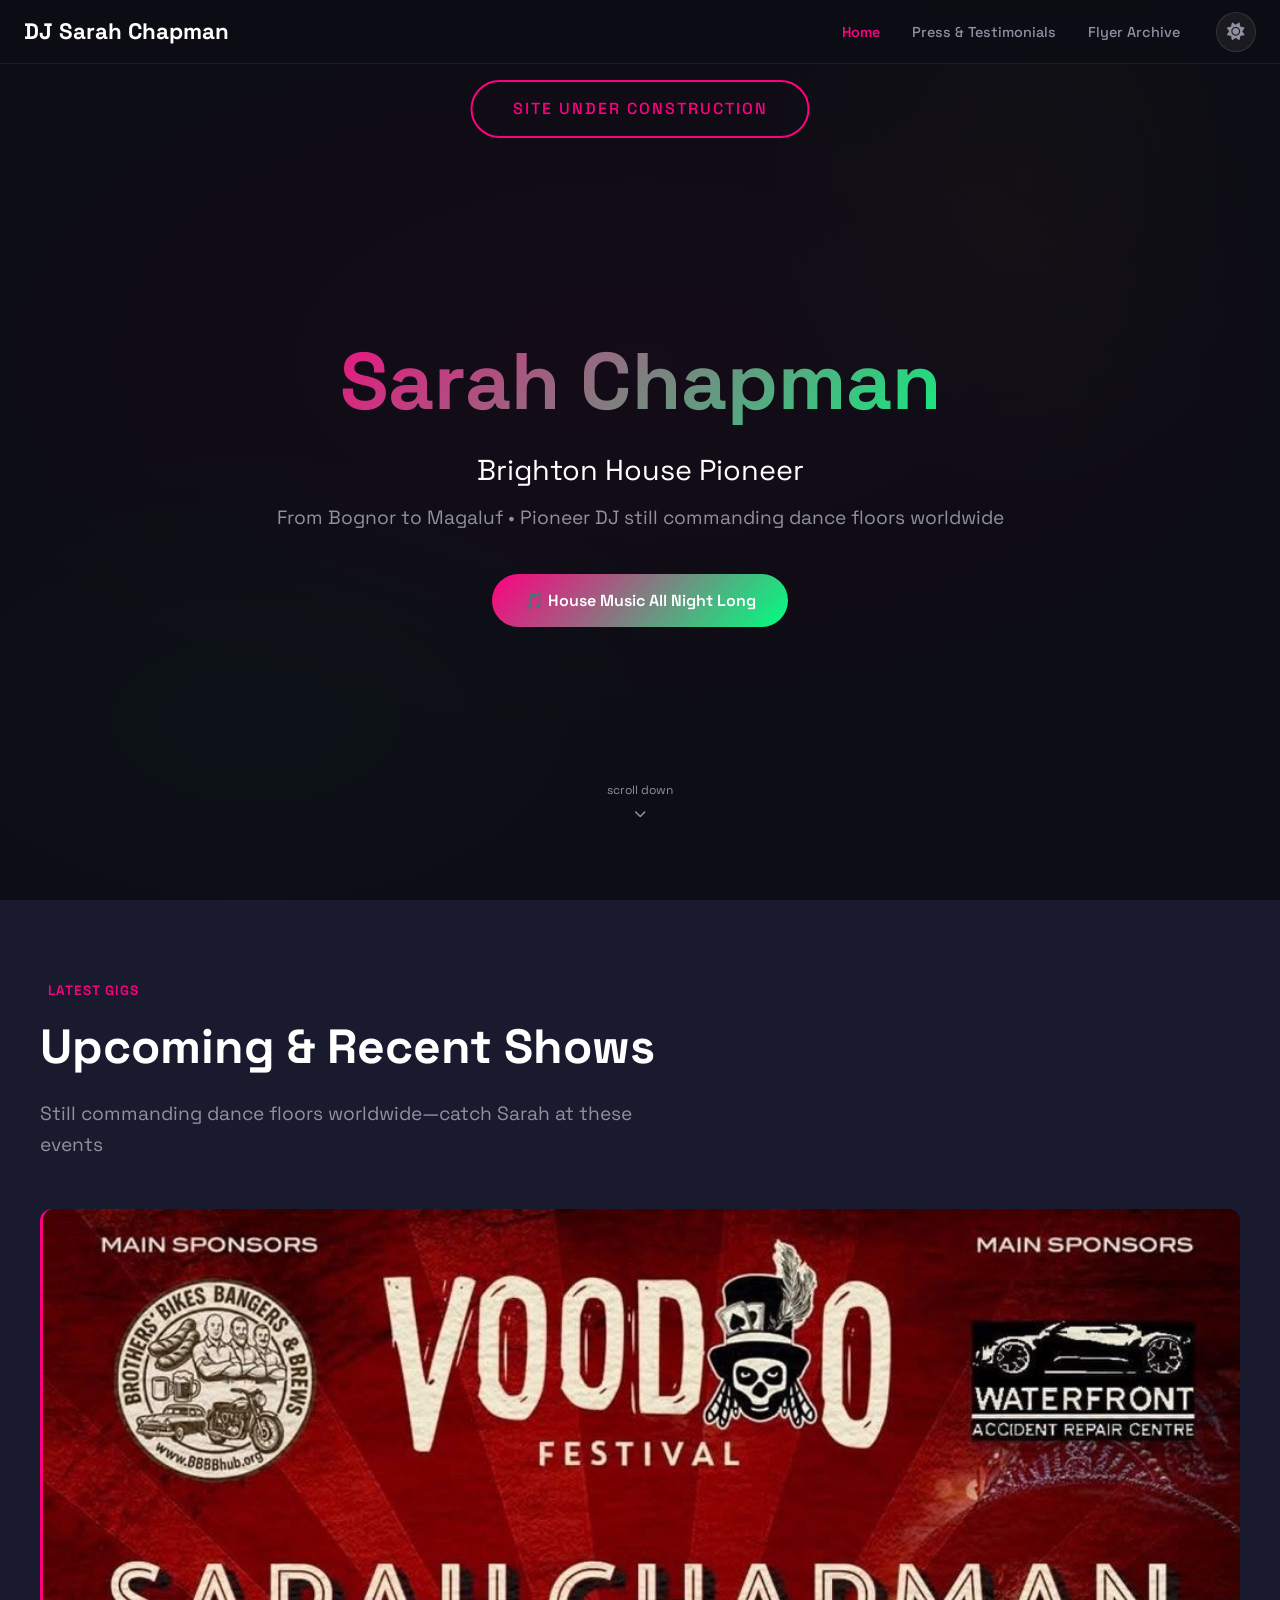
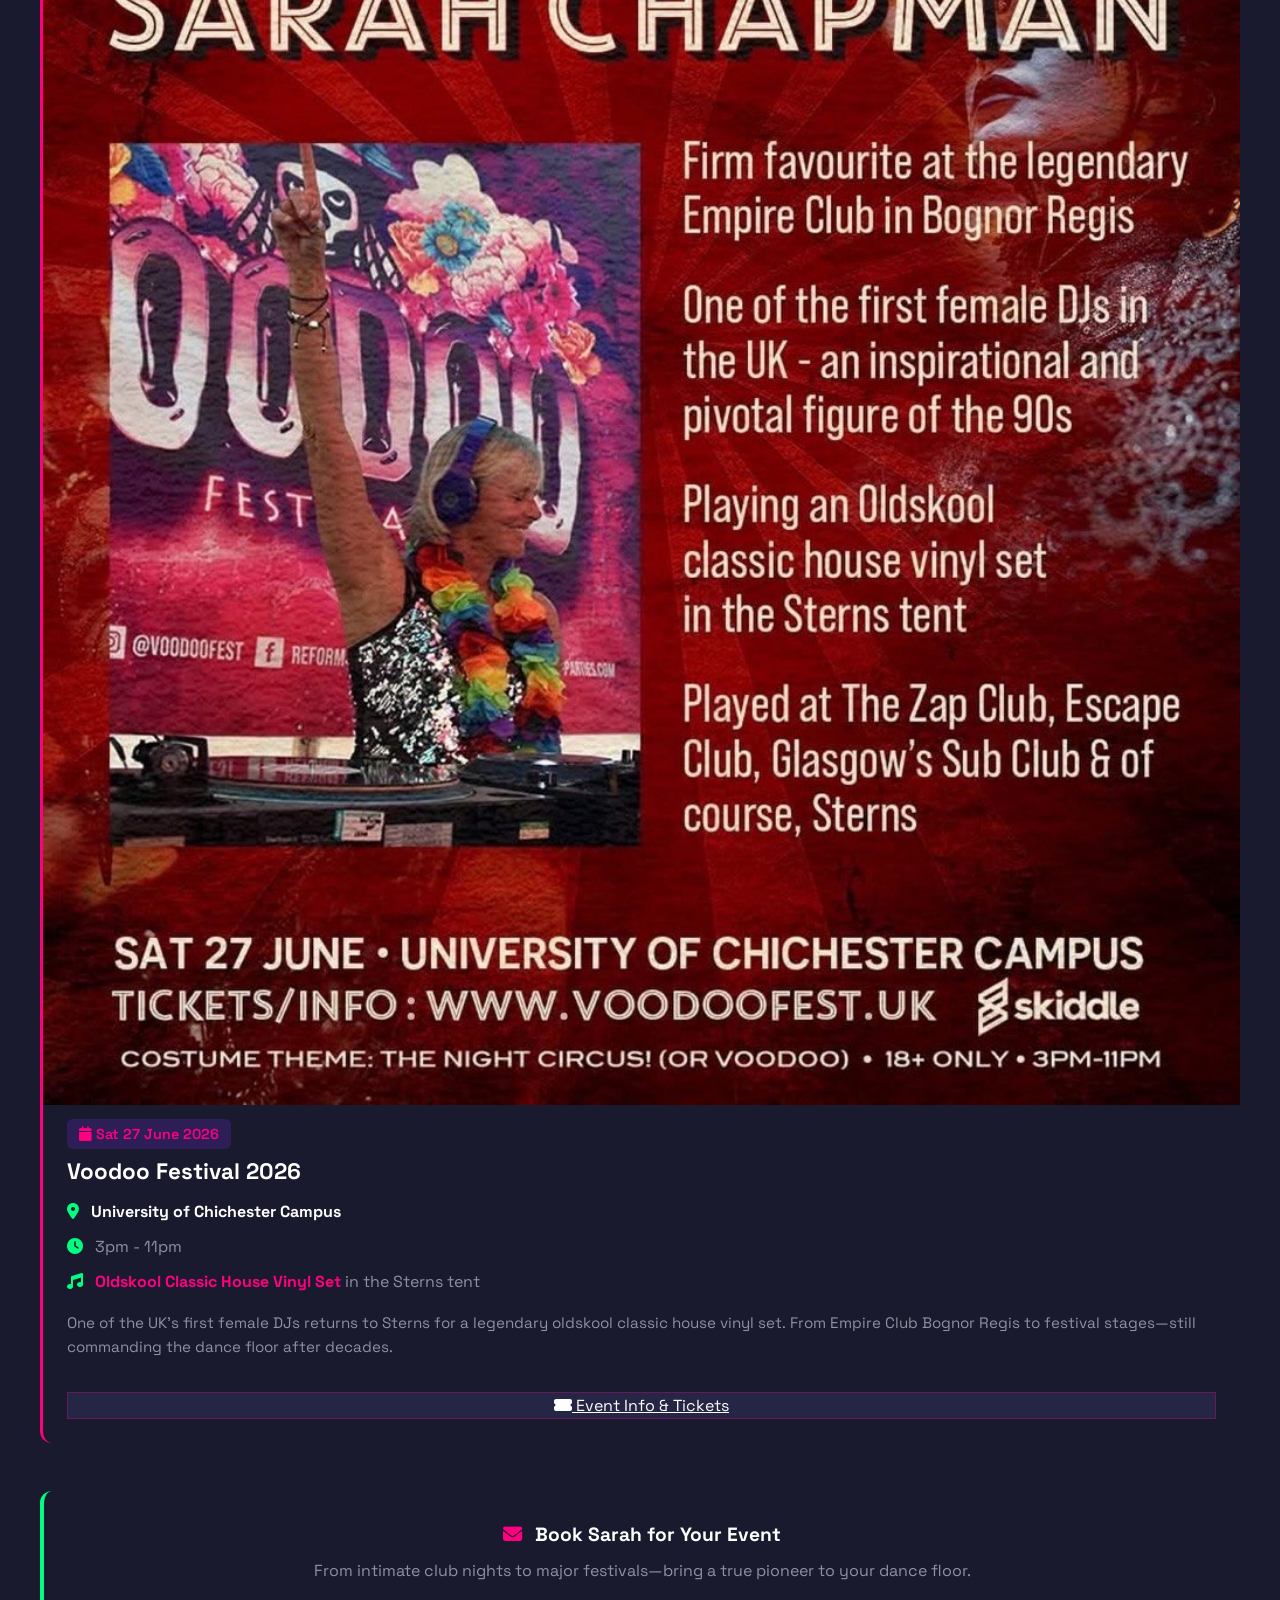
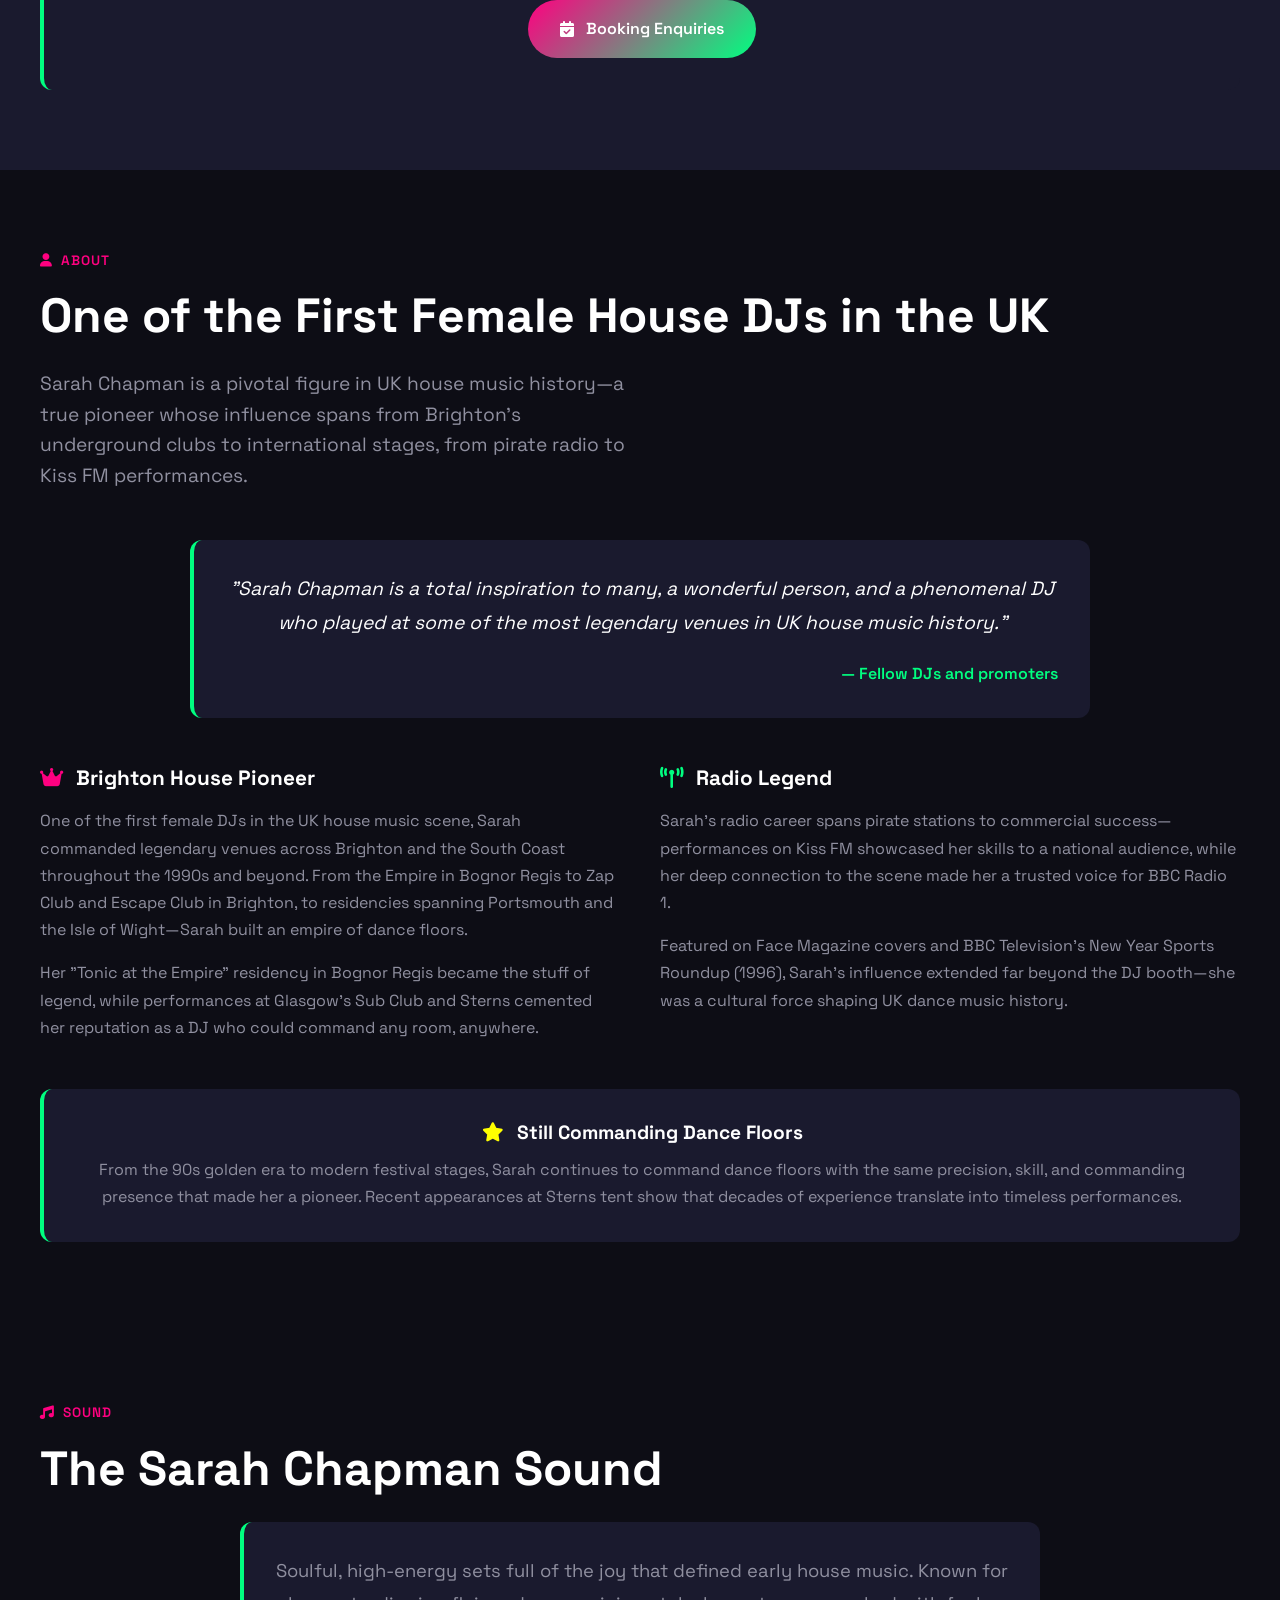
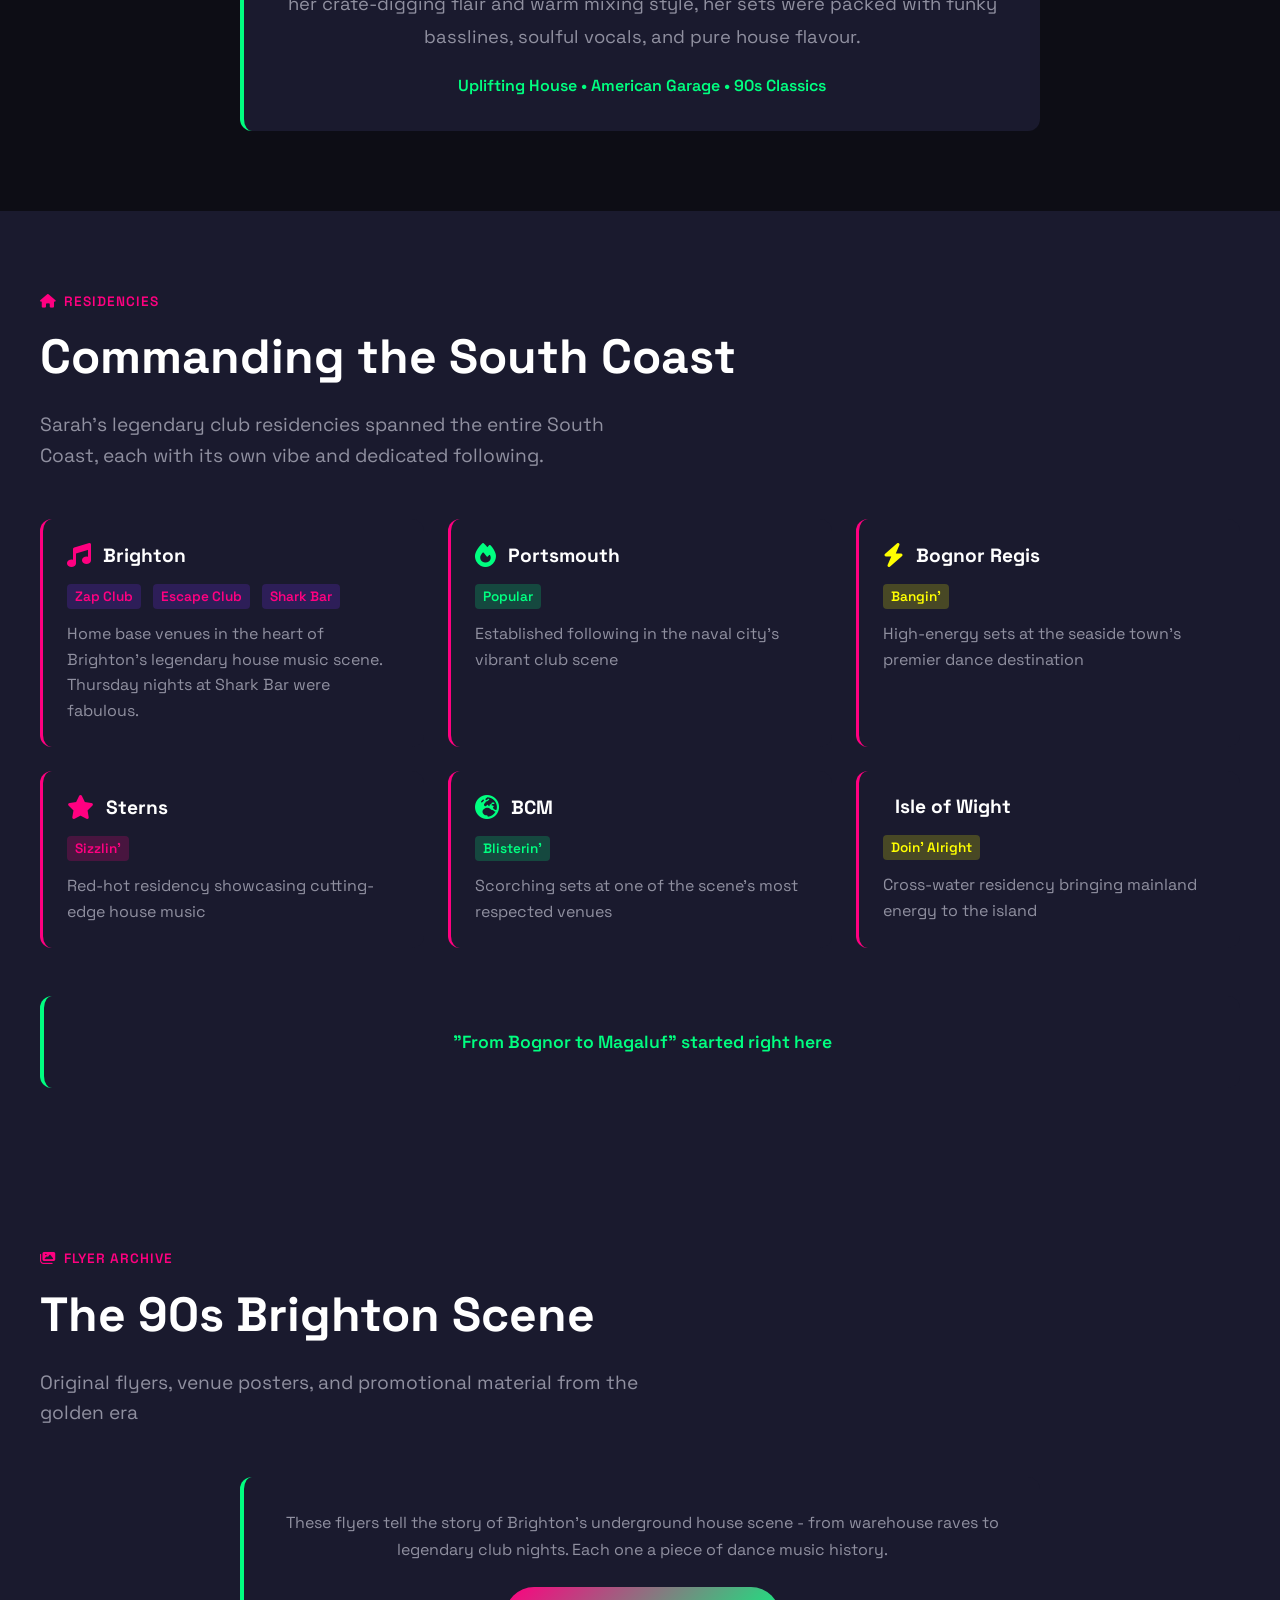
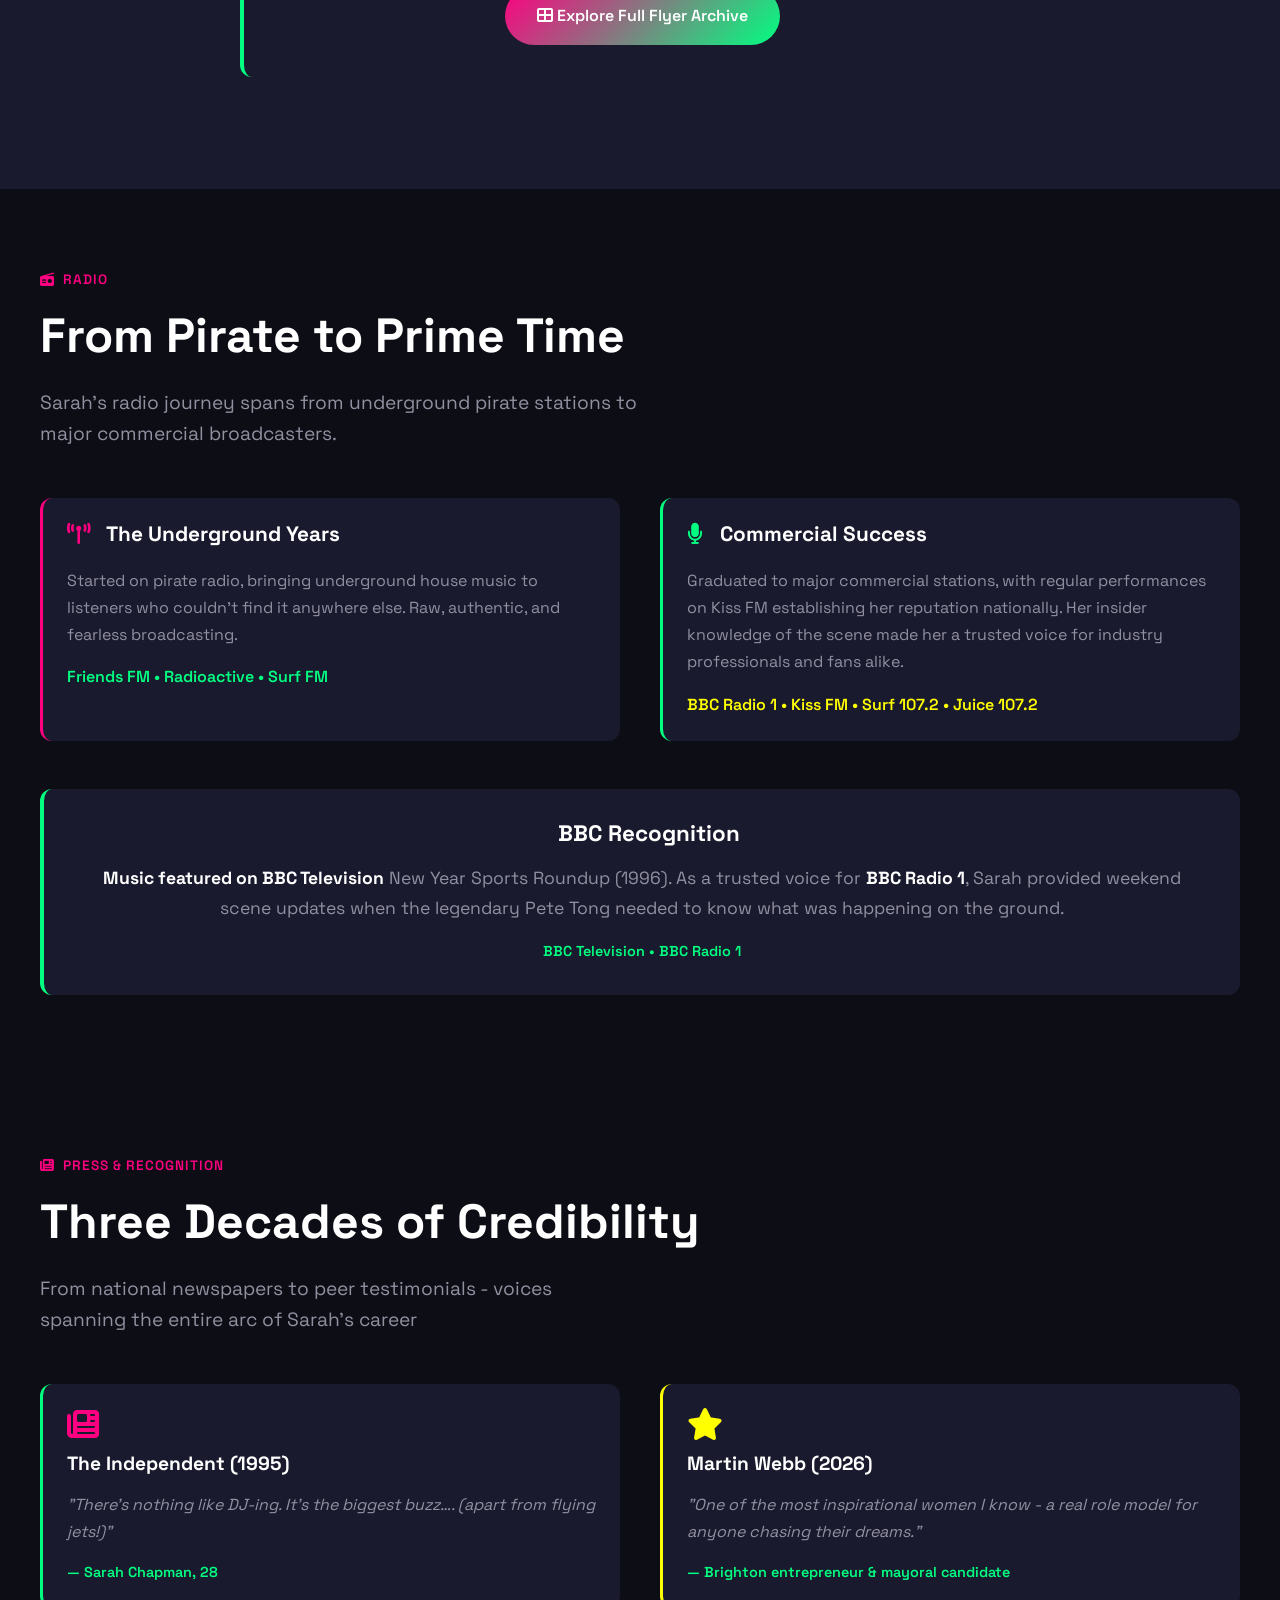
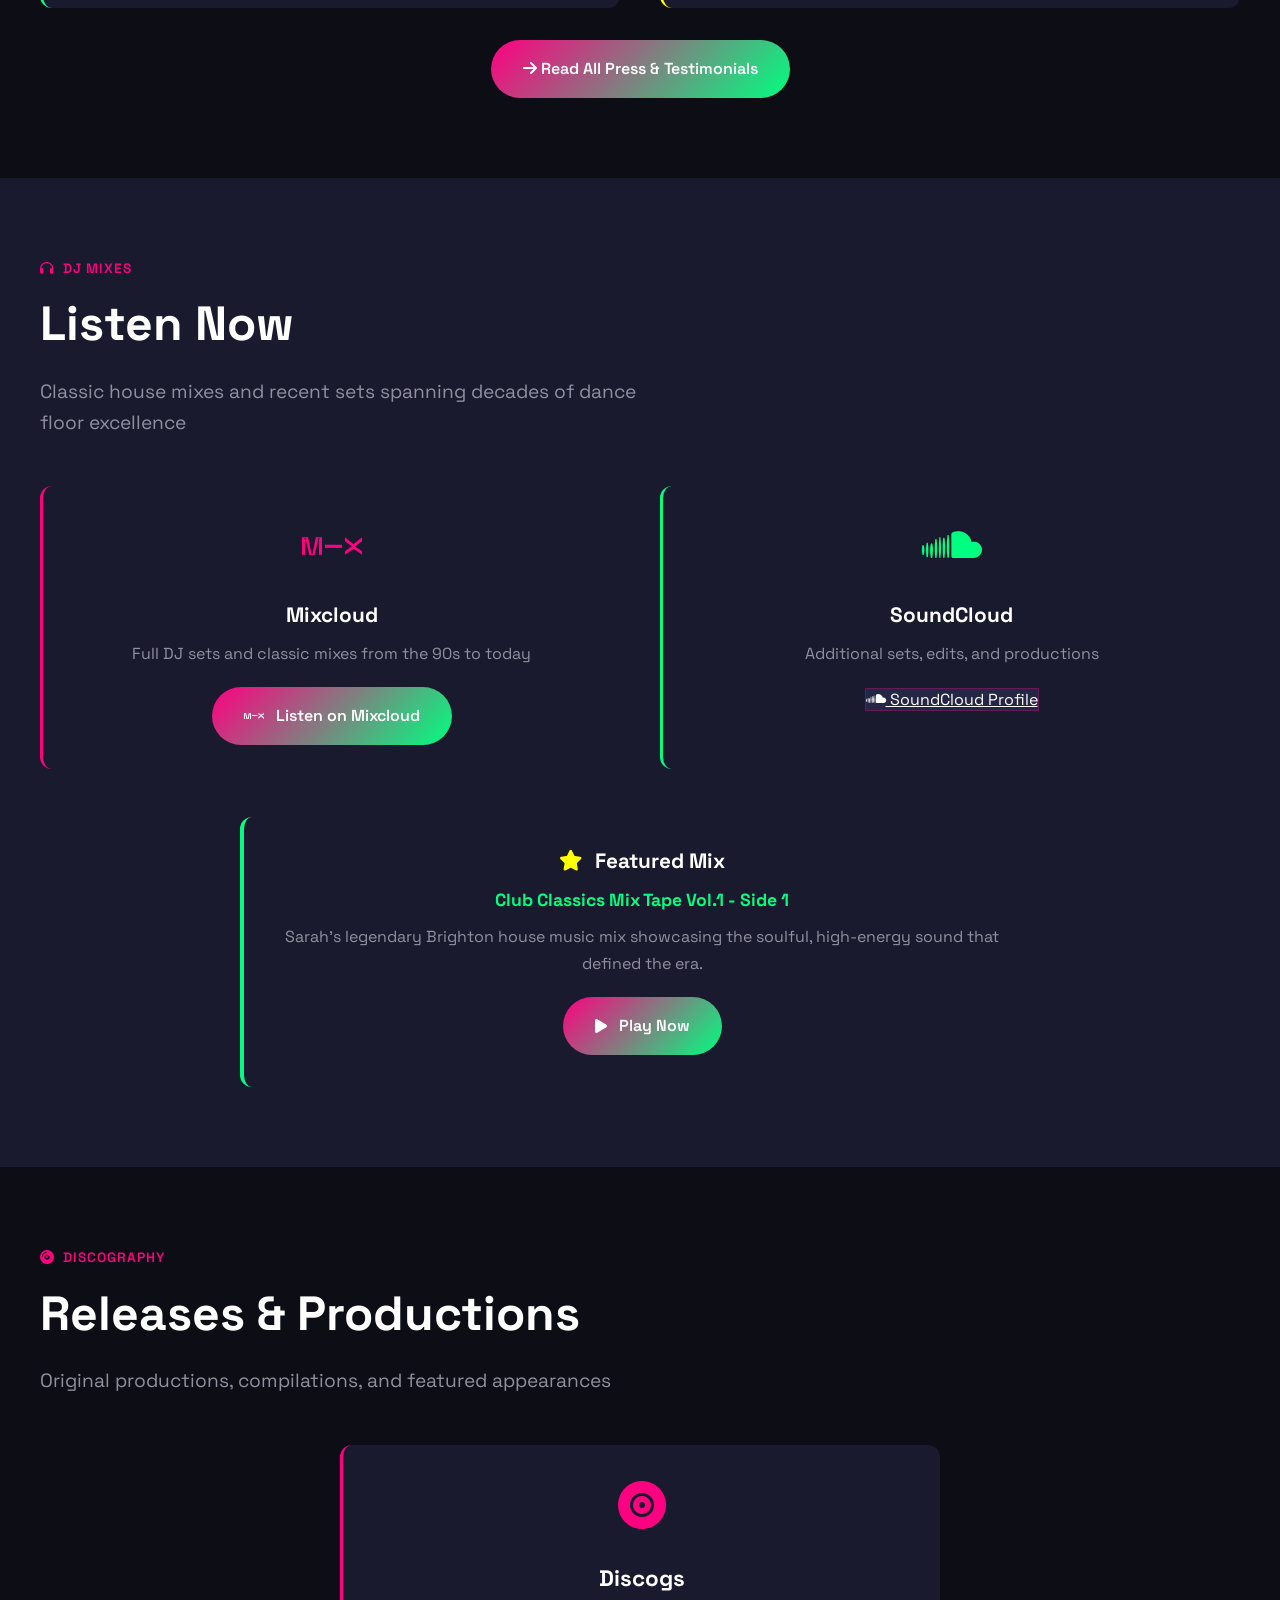
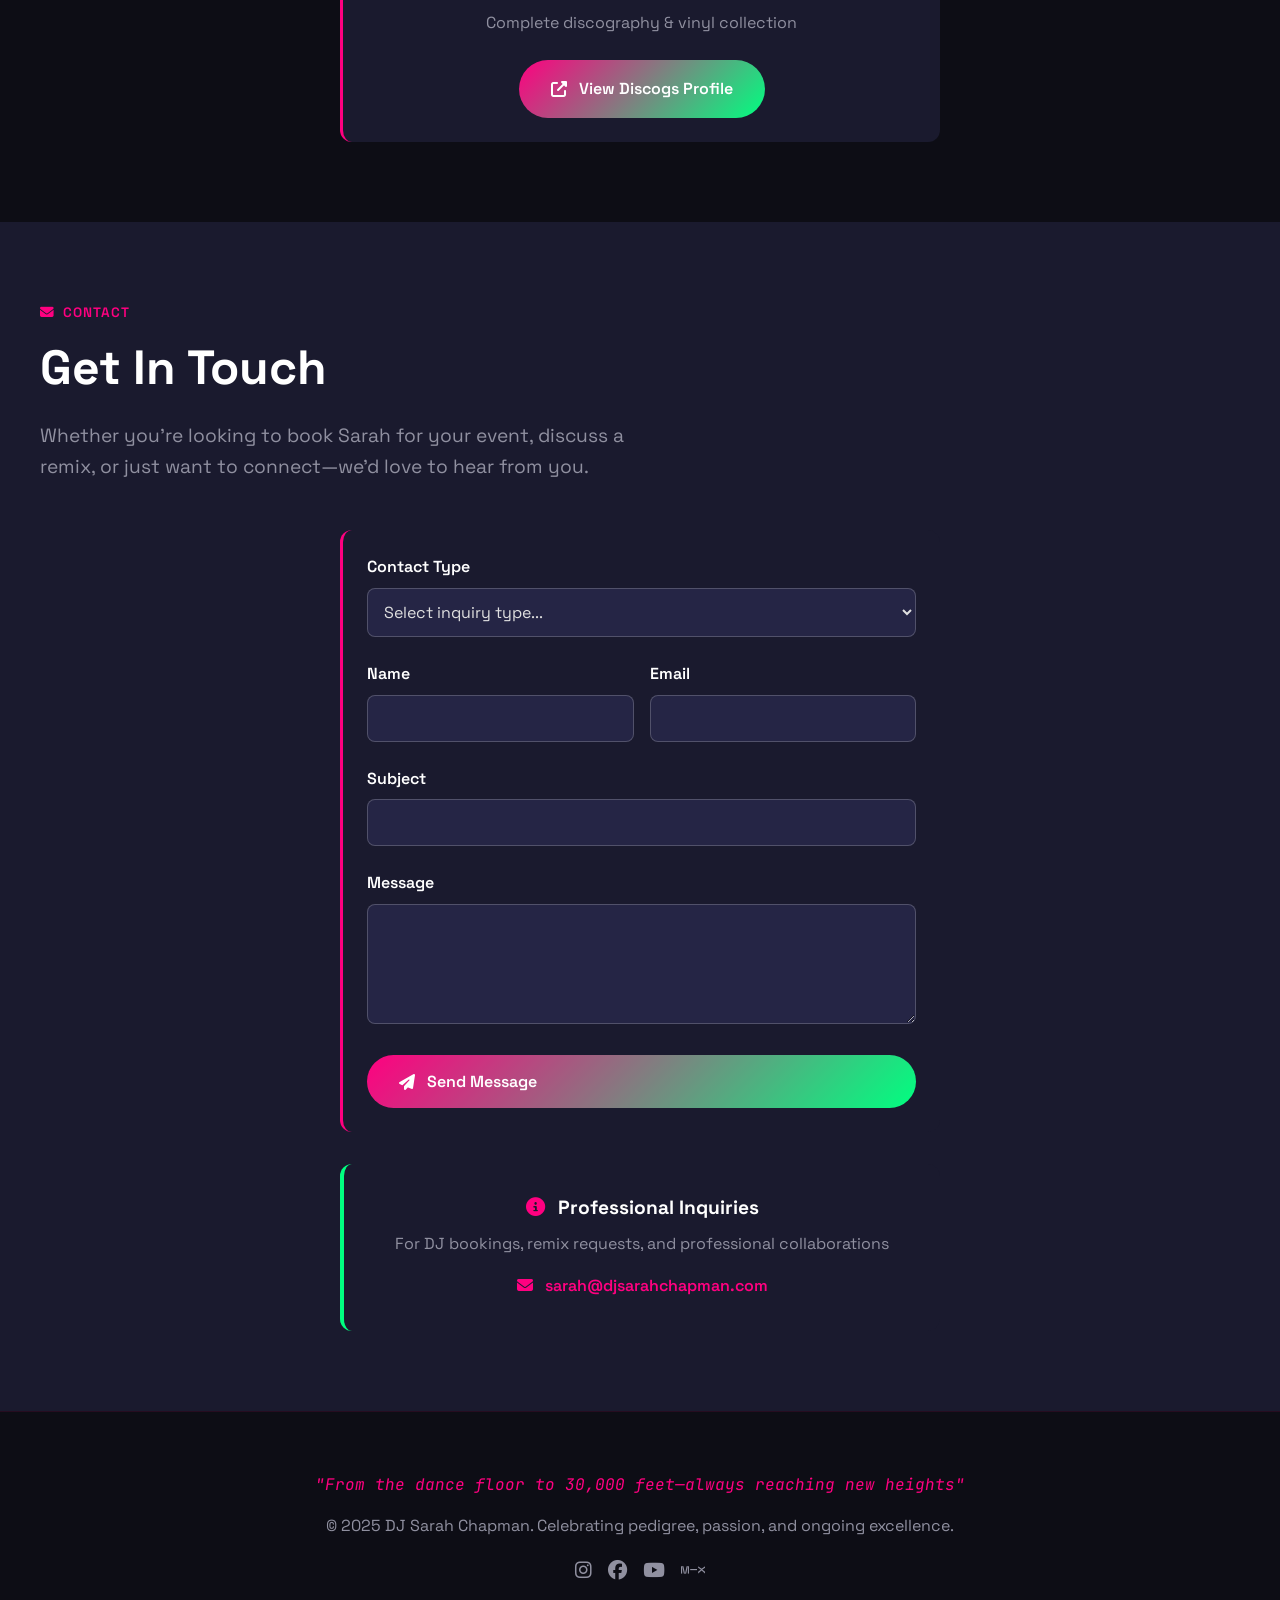
==== commit aba6b9c4: "Fix: Empire Club location - Bognor Regis not Brighton" ====
--- a/index.html
+++ b/index.html
@@ -3,6 +3,7 @@
 <head>
 <meta charset="UTF-8">
 <meta name="viewport" content="width=device-width, initial-scale=1.0">
+<meta name="robots" content="index, follow">
 <title>DJ Sarah Chapman — Brighton House Pioneer | From Bognor to Magaluf</title>
 <meta name="description" content="DJ Sarah Chapman — Brighton house music pioneer and radio legend. From pirate radio to Kiss FM, still commanding dance floors worldwide.">
 <link rel="preconnect" href="https://fonts.googleapis.com">
@@ -154,10 +155,10 @@
           Brighton House Pioneer
         </h3>
         <p style="color:var(--text-dim);line-height:1.7;margin-bottom:16px">
-          One of the first female DJs in the UK house music scene, Sarah commanded legendary venues across Brighton and the South Coast throughout the 1990s and beyond. From the Empire, Zap Club, and Escape Club in Brighton, to residencies spanning Portsmouth, Bognor, and the Isle of Wight—Sarah built an empire of dance floors.
+          One of the first female DJs in the UK house music scene, Sarah commanded legendary venues across Brighton and the South Coast throughout the 1990s and beyond. From the Empire in Bognor Regis to Zap Club and Escape Club in Brighton, to residencies spanning Portsmouth and the Isle of Wight—Sarah built an empire of dance floors.
         </p>
         <p style="color:var(--text-dim);line-height:1.7">
-          Her "Tonic at Empire" residency became the stuff of legend, while performances at Glasgow's Sub Club and Sterns cemented her reputation as a DJ who could command any room, anywhere.
+          Her "Tonic at the Empire" residency in Bognor Regis became the stuff of legend, while performances at Glasgow's Sub Club and Sterns cemented her reputation as a DJ who could command any room, anywhere.
         </p>
       </div>
       <div>
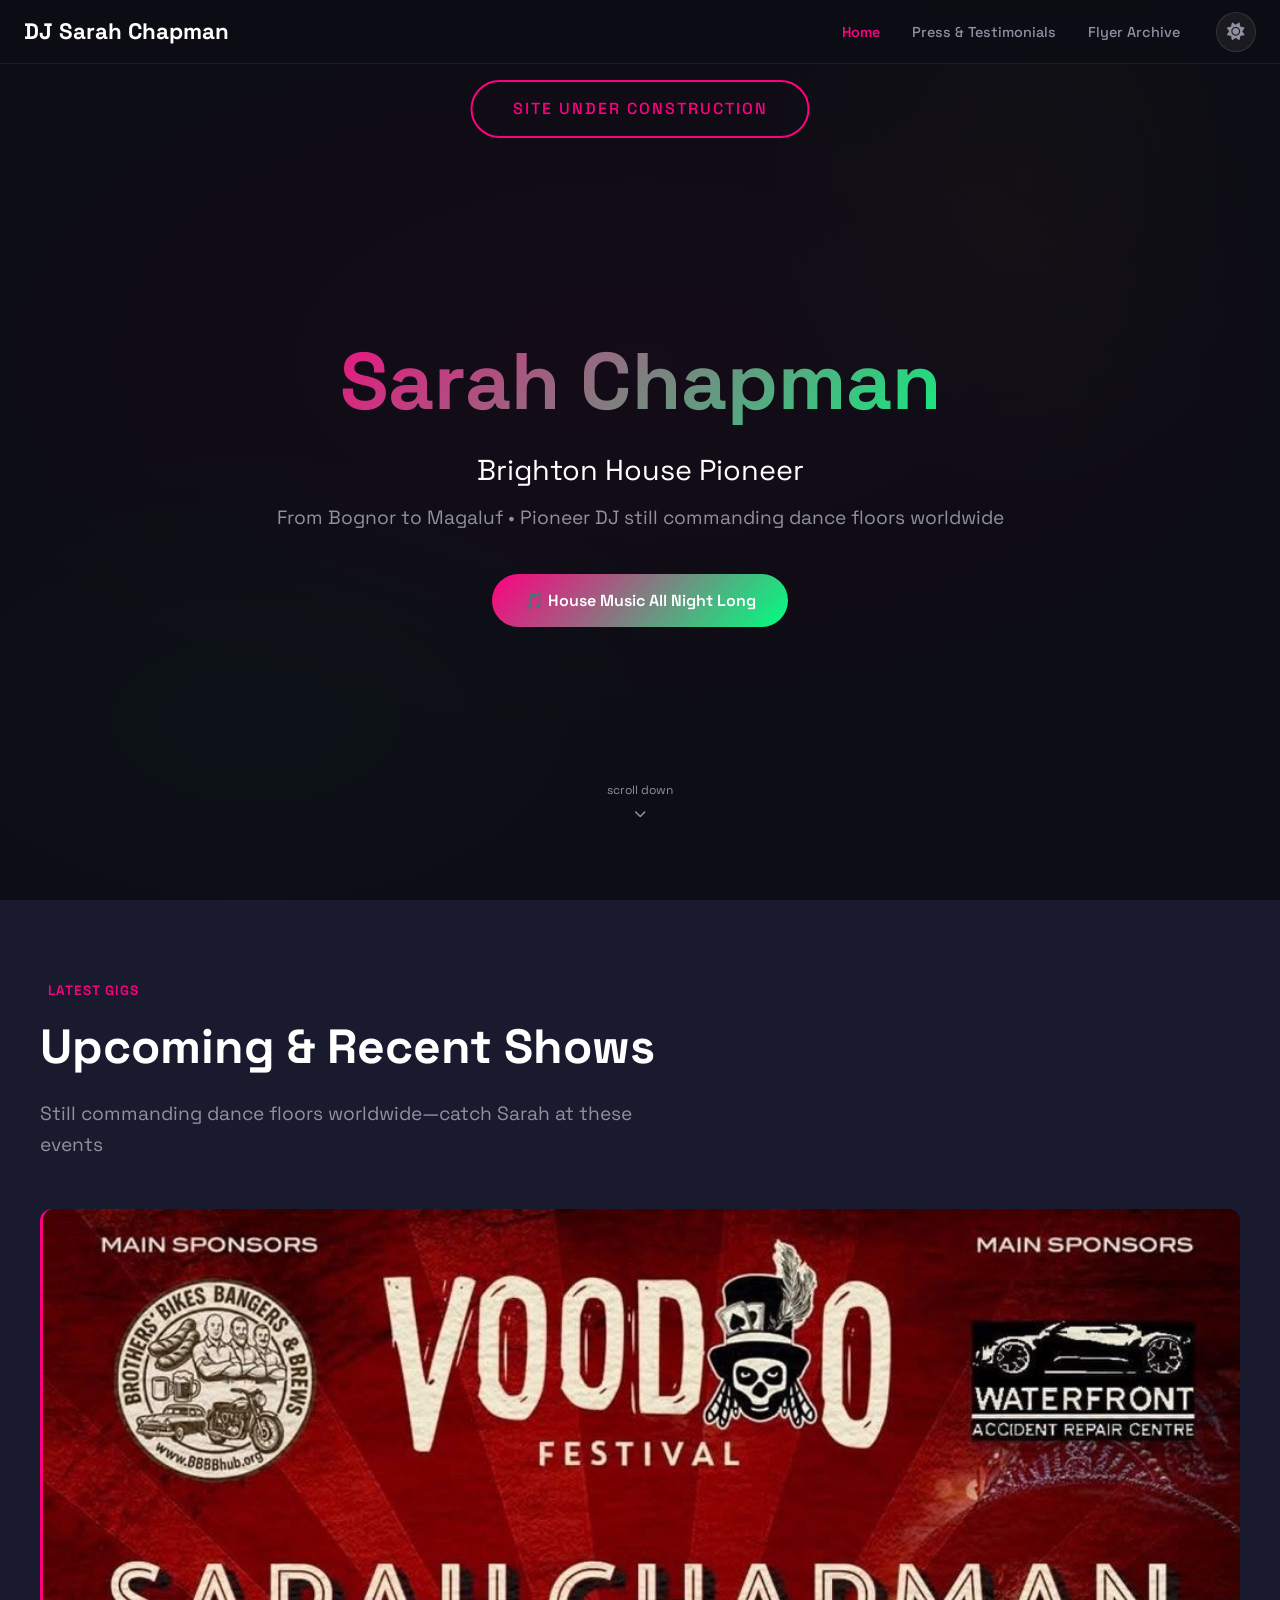
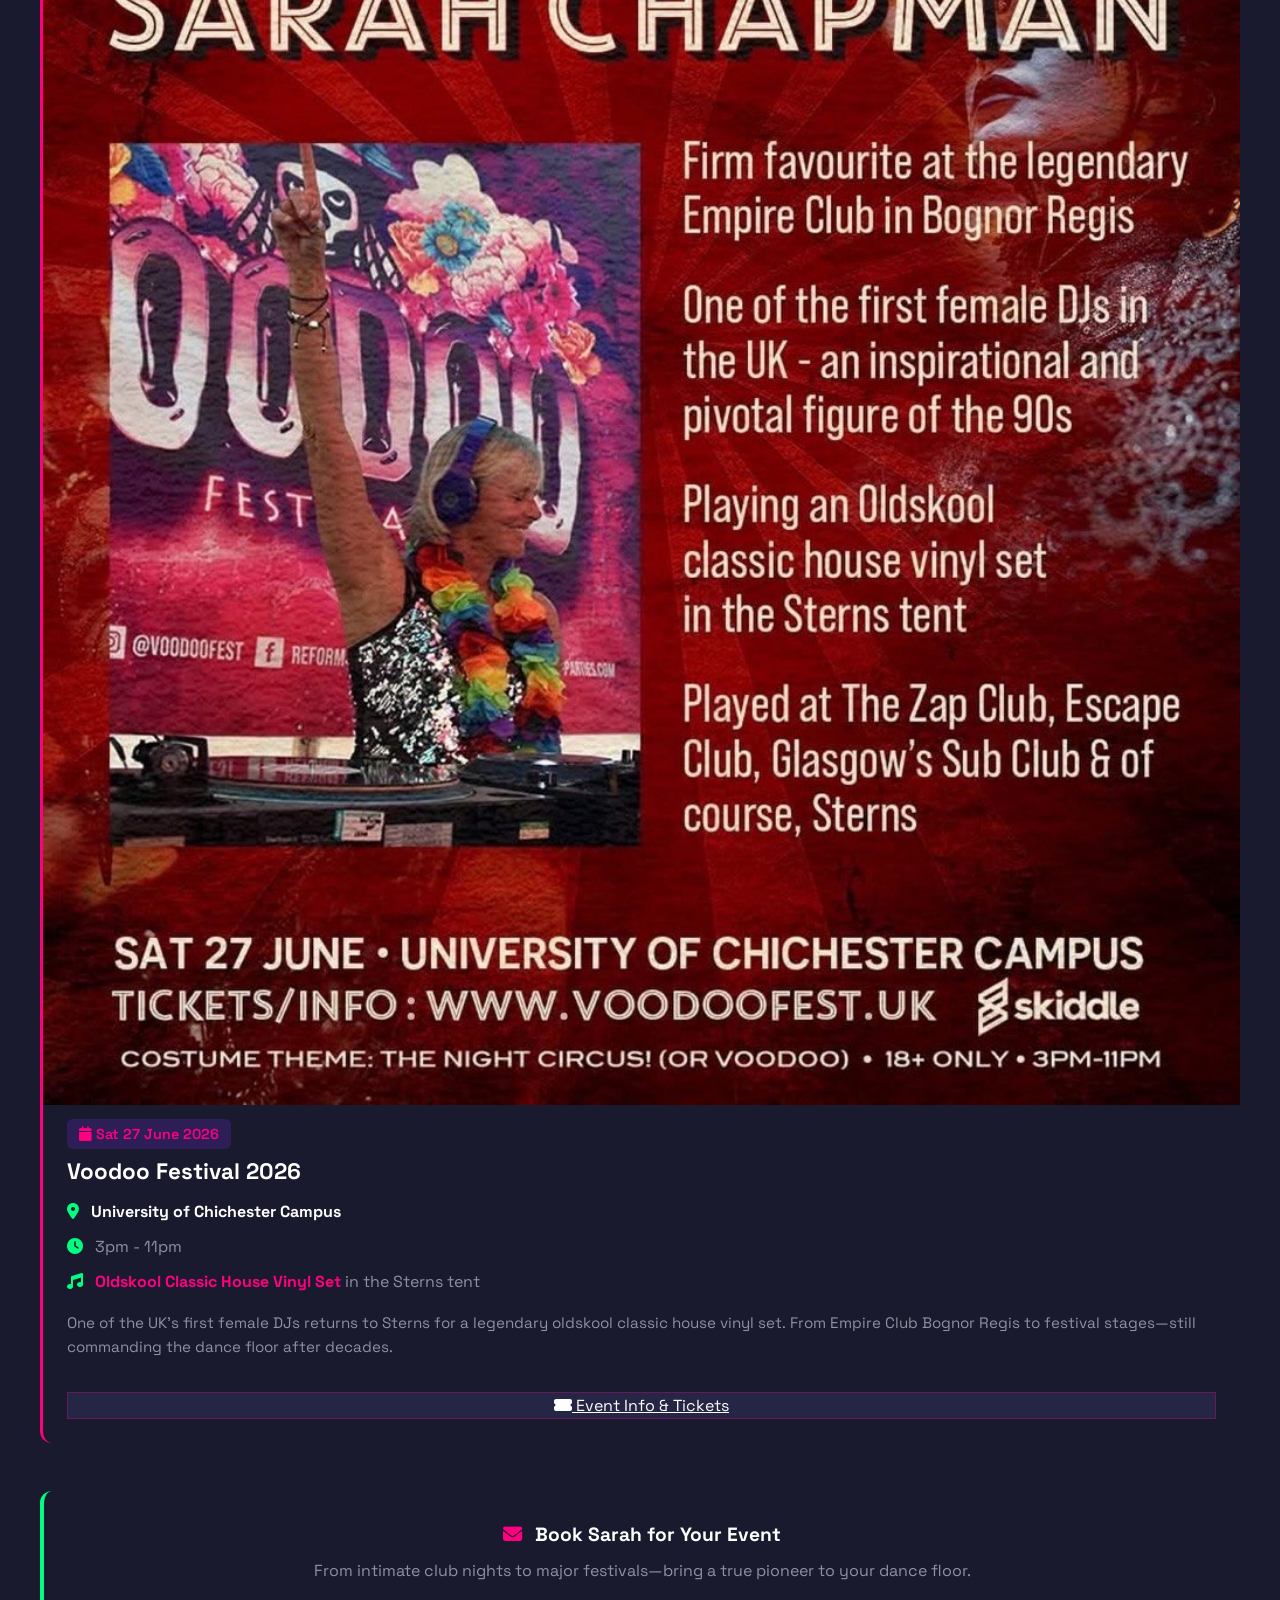
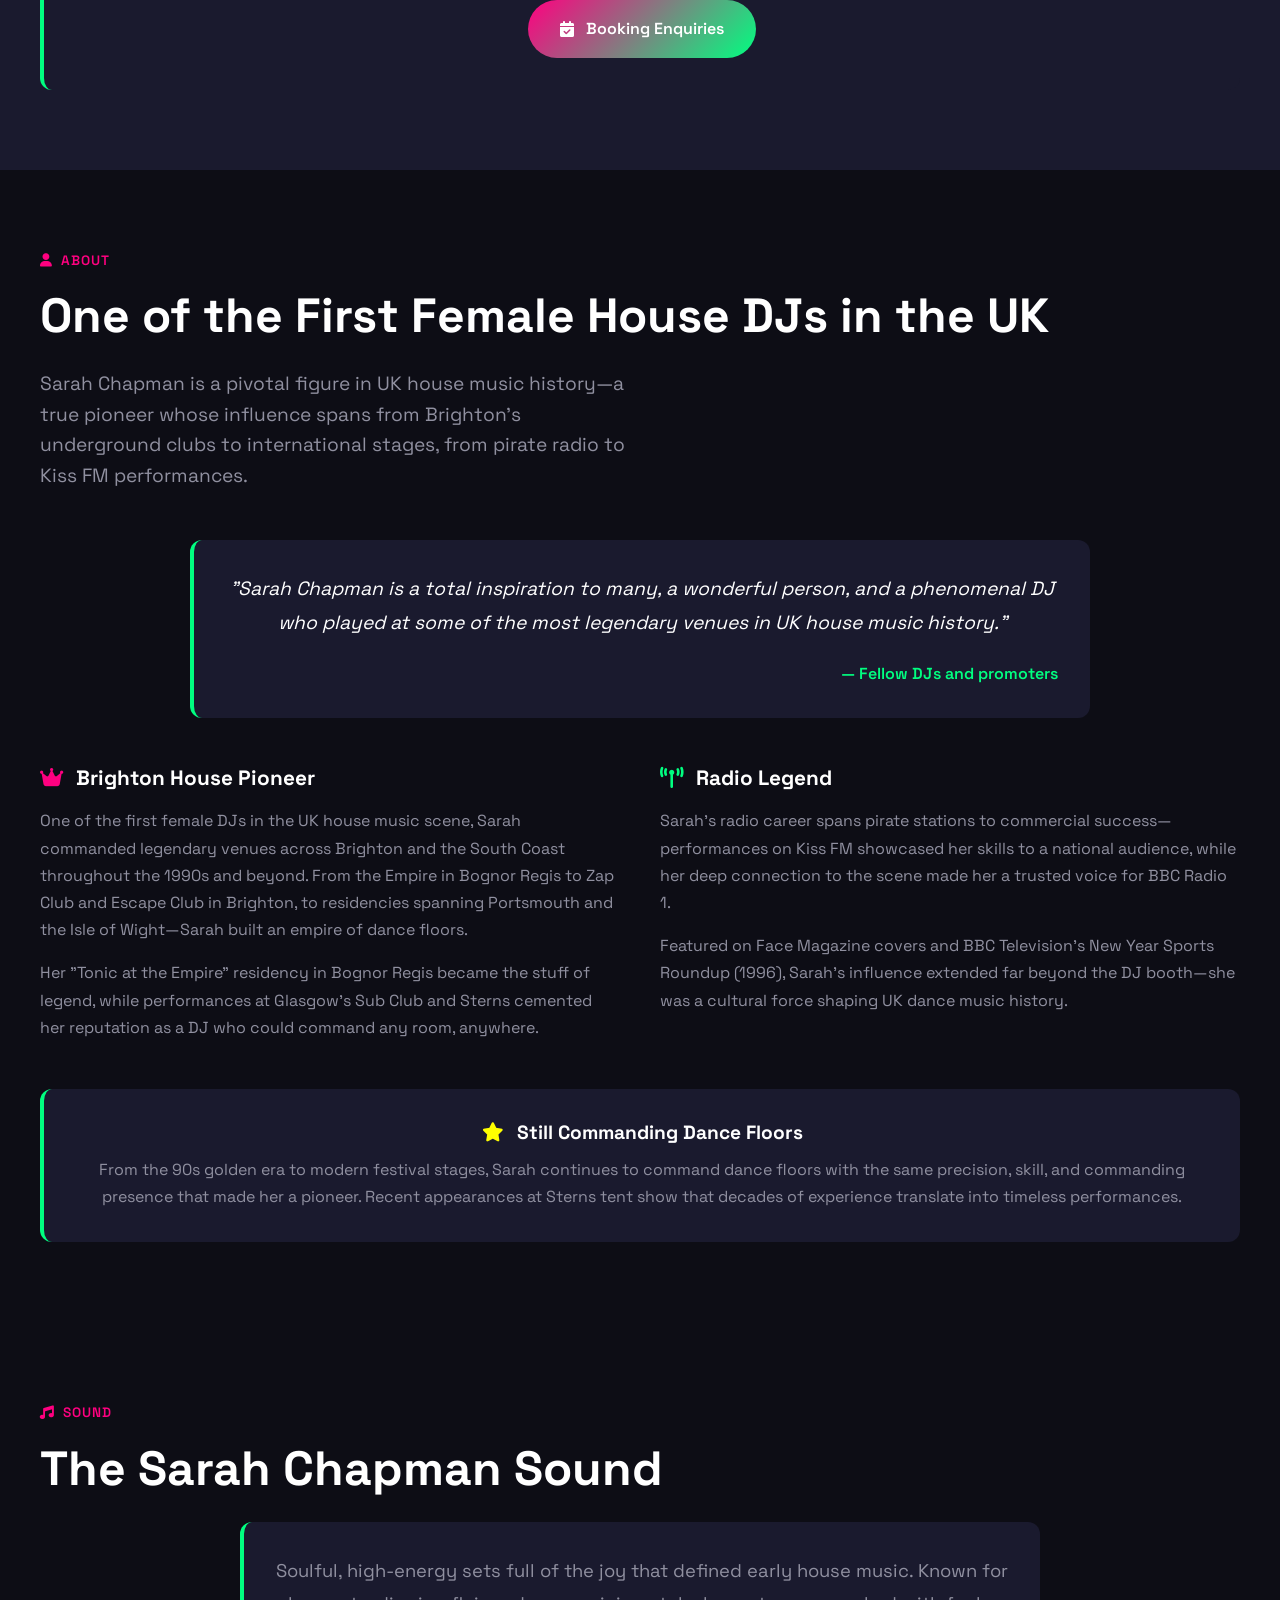
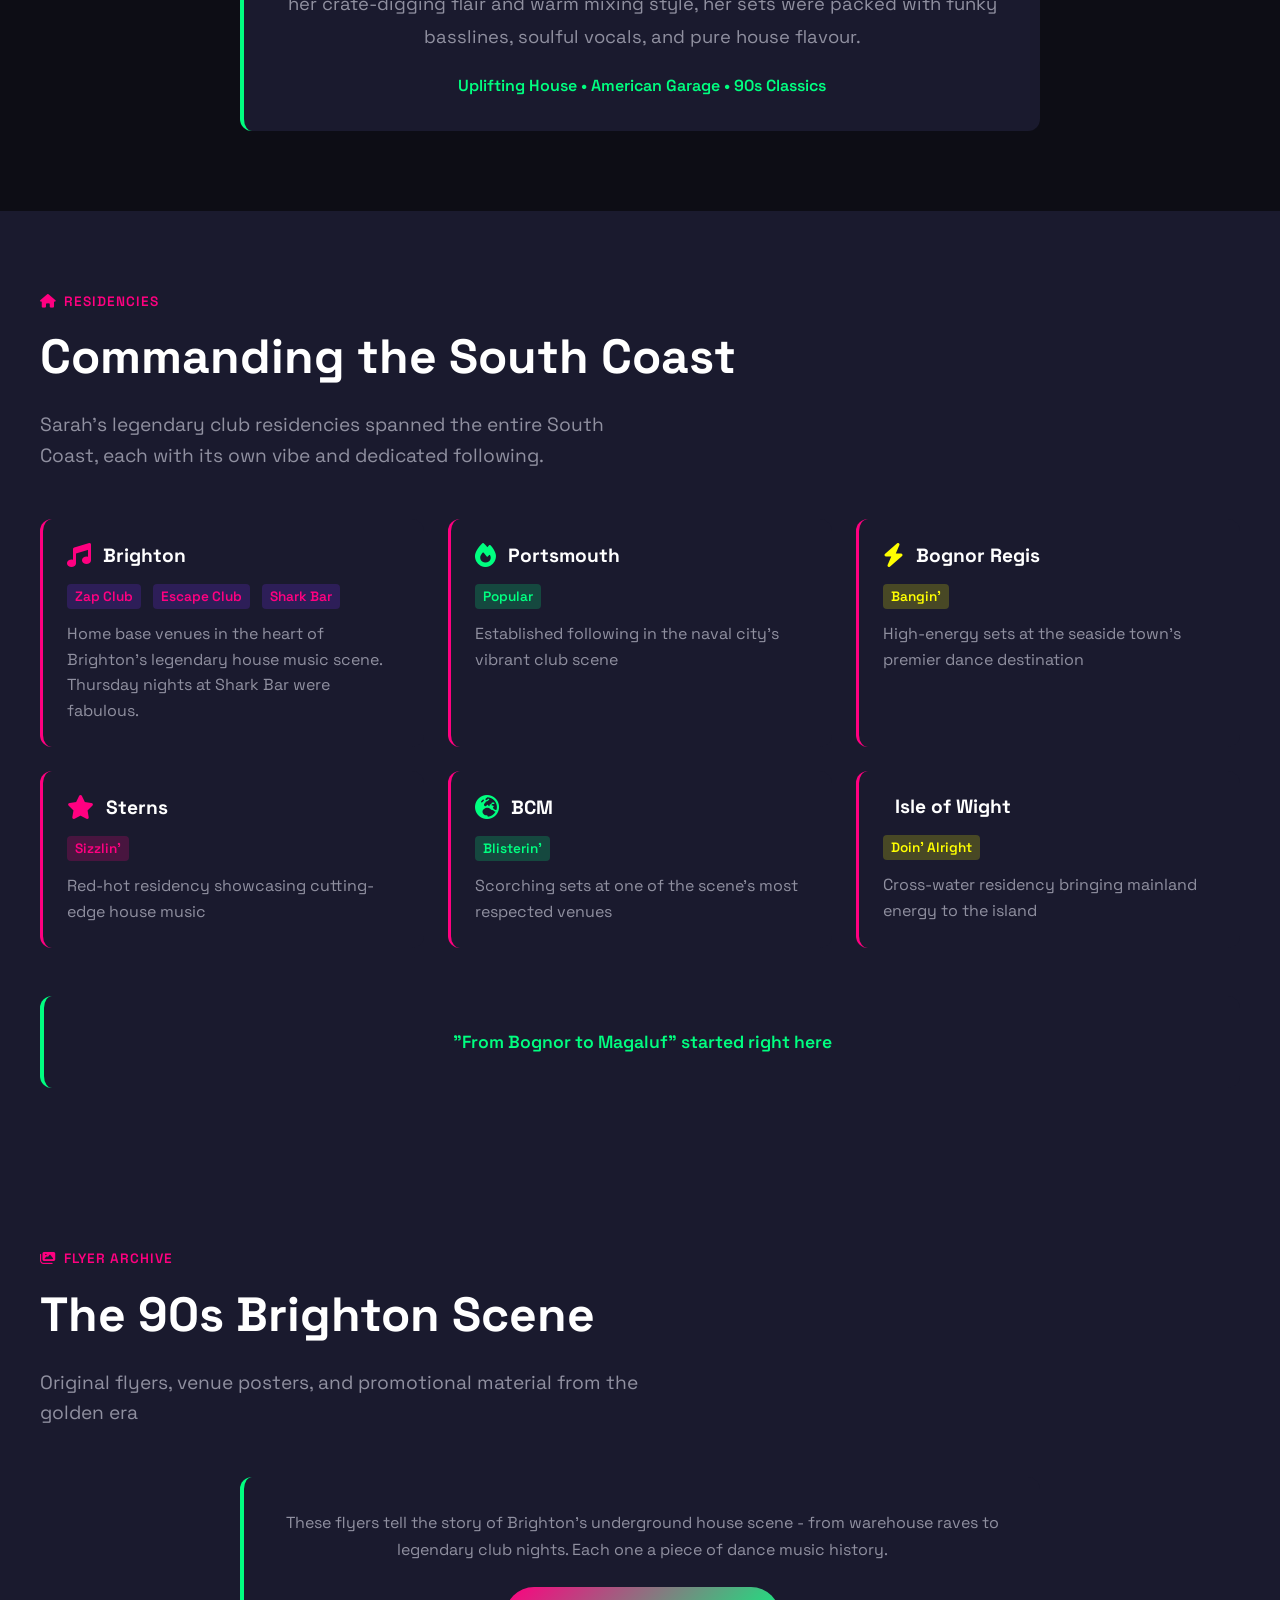
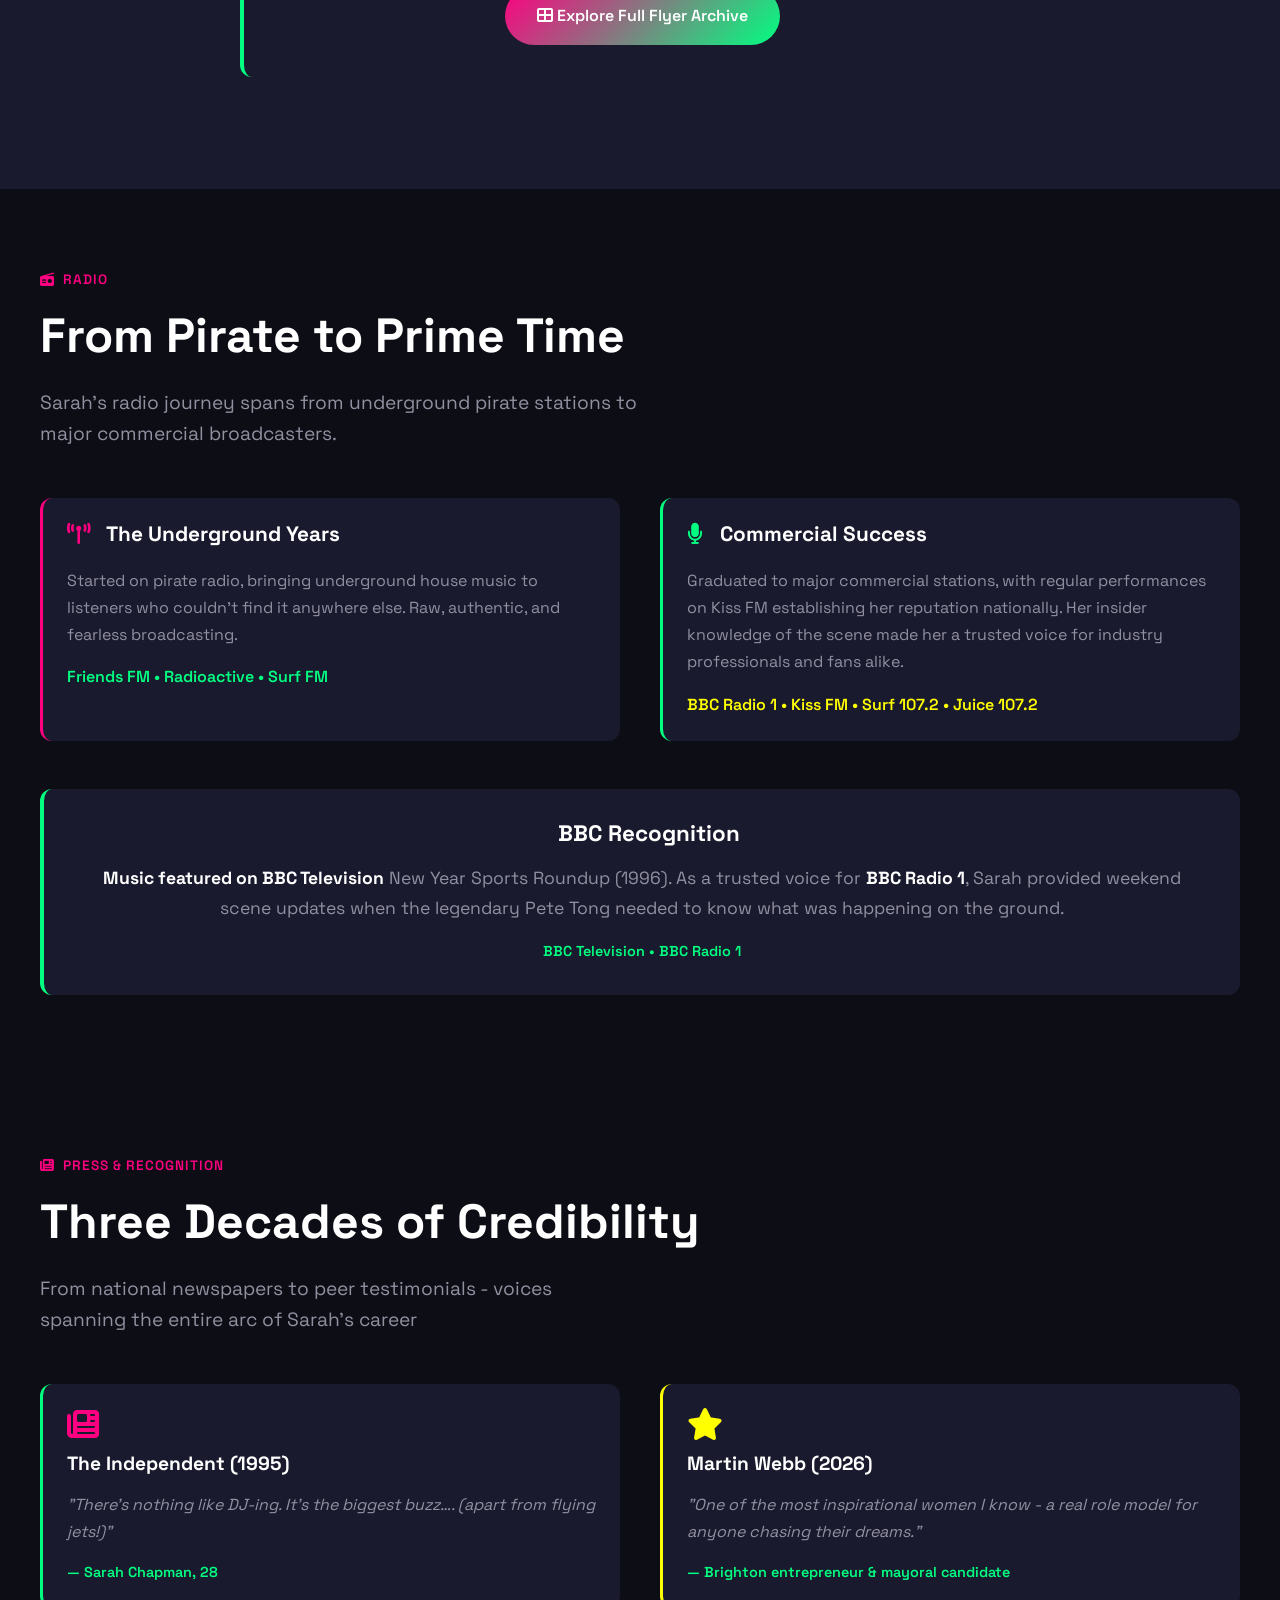
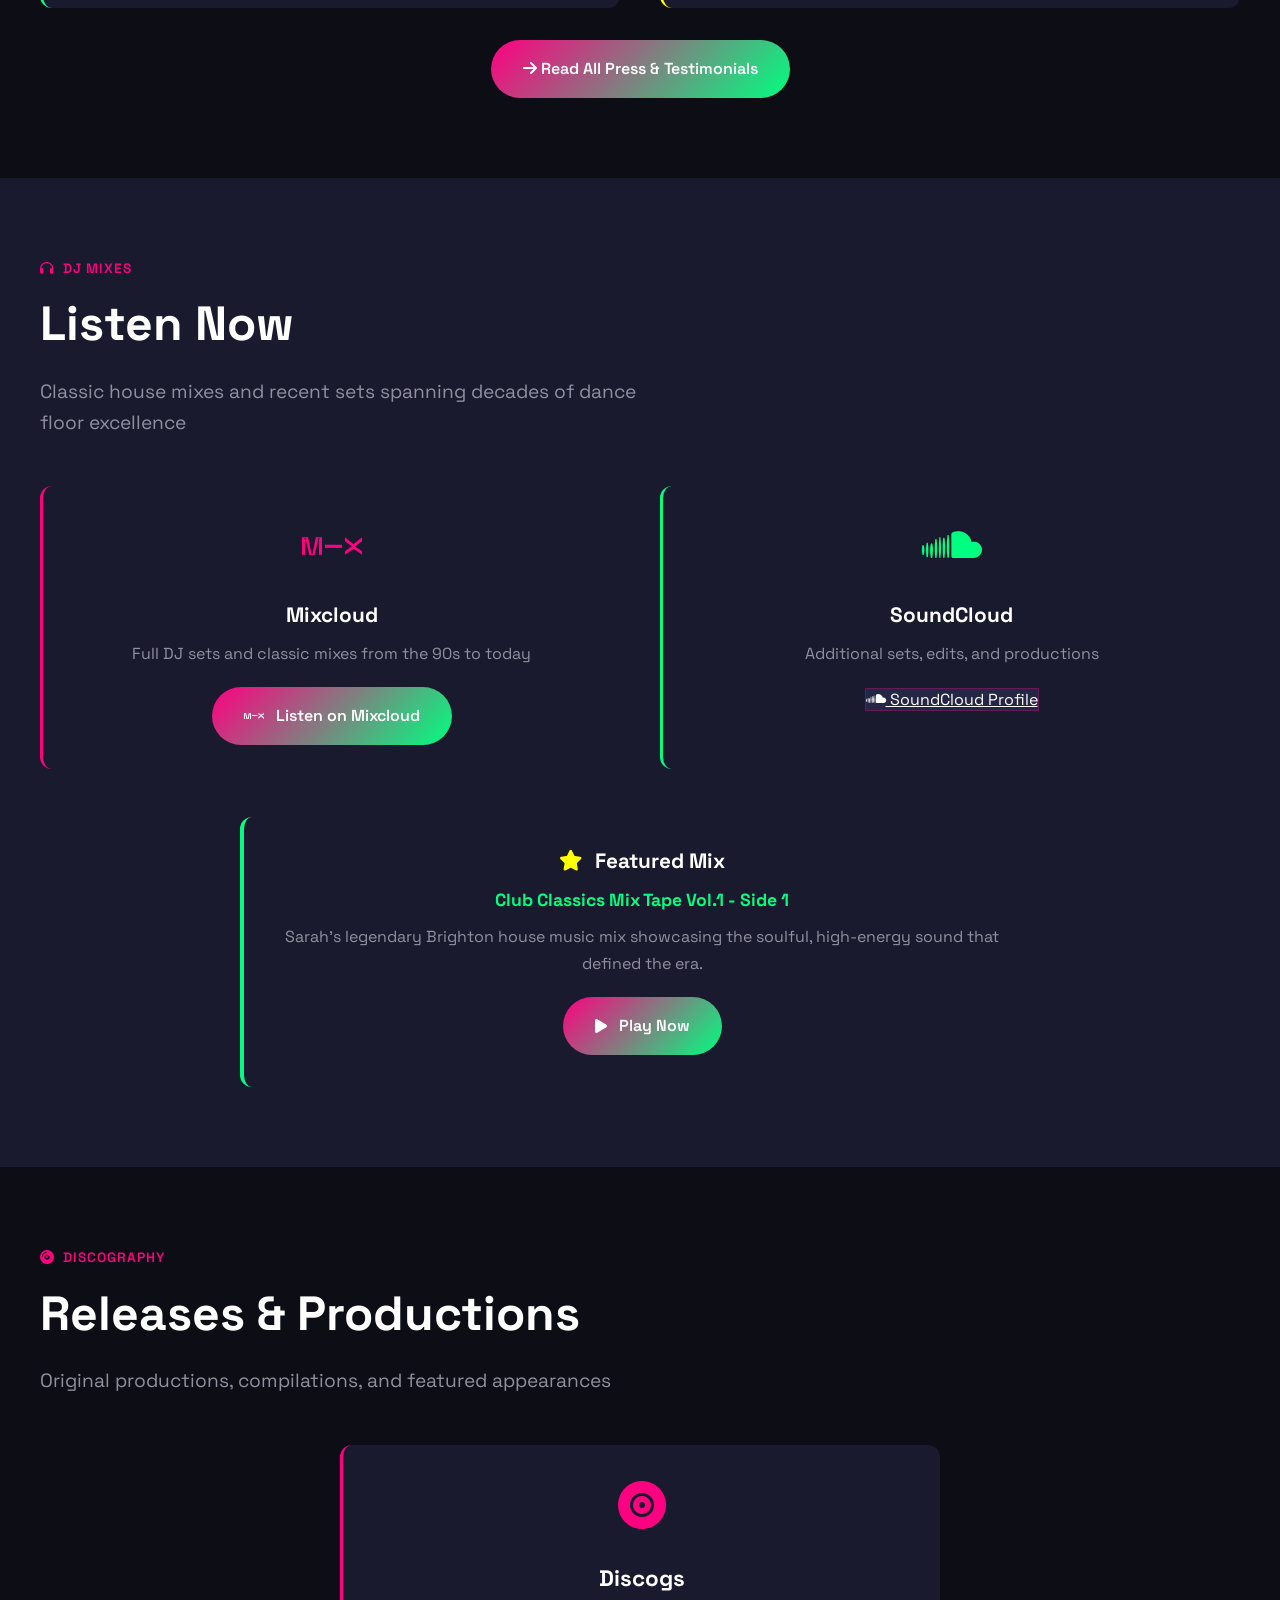
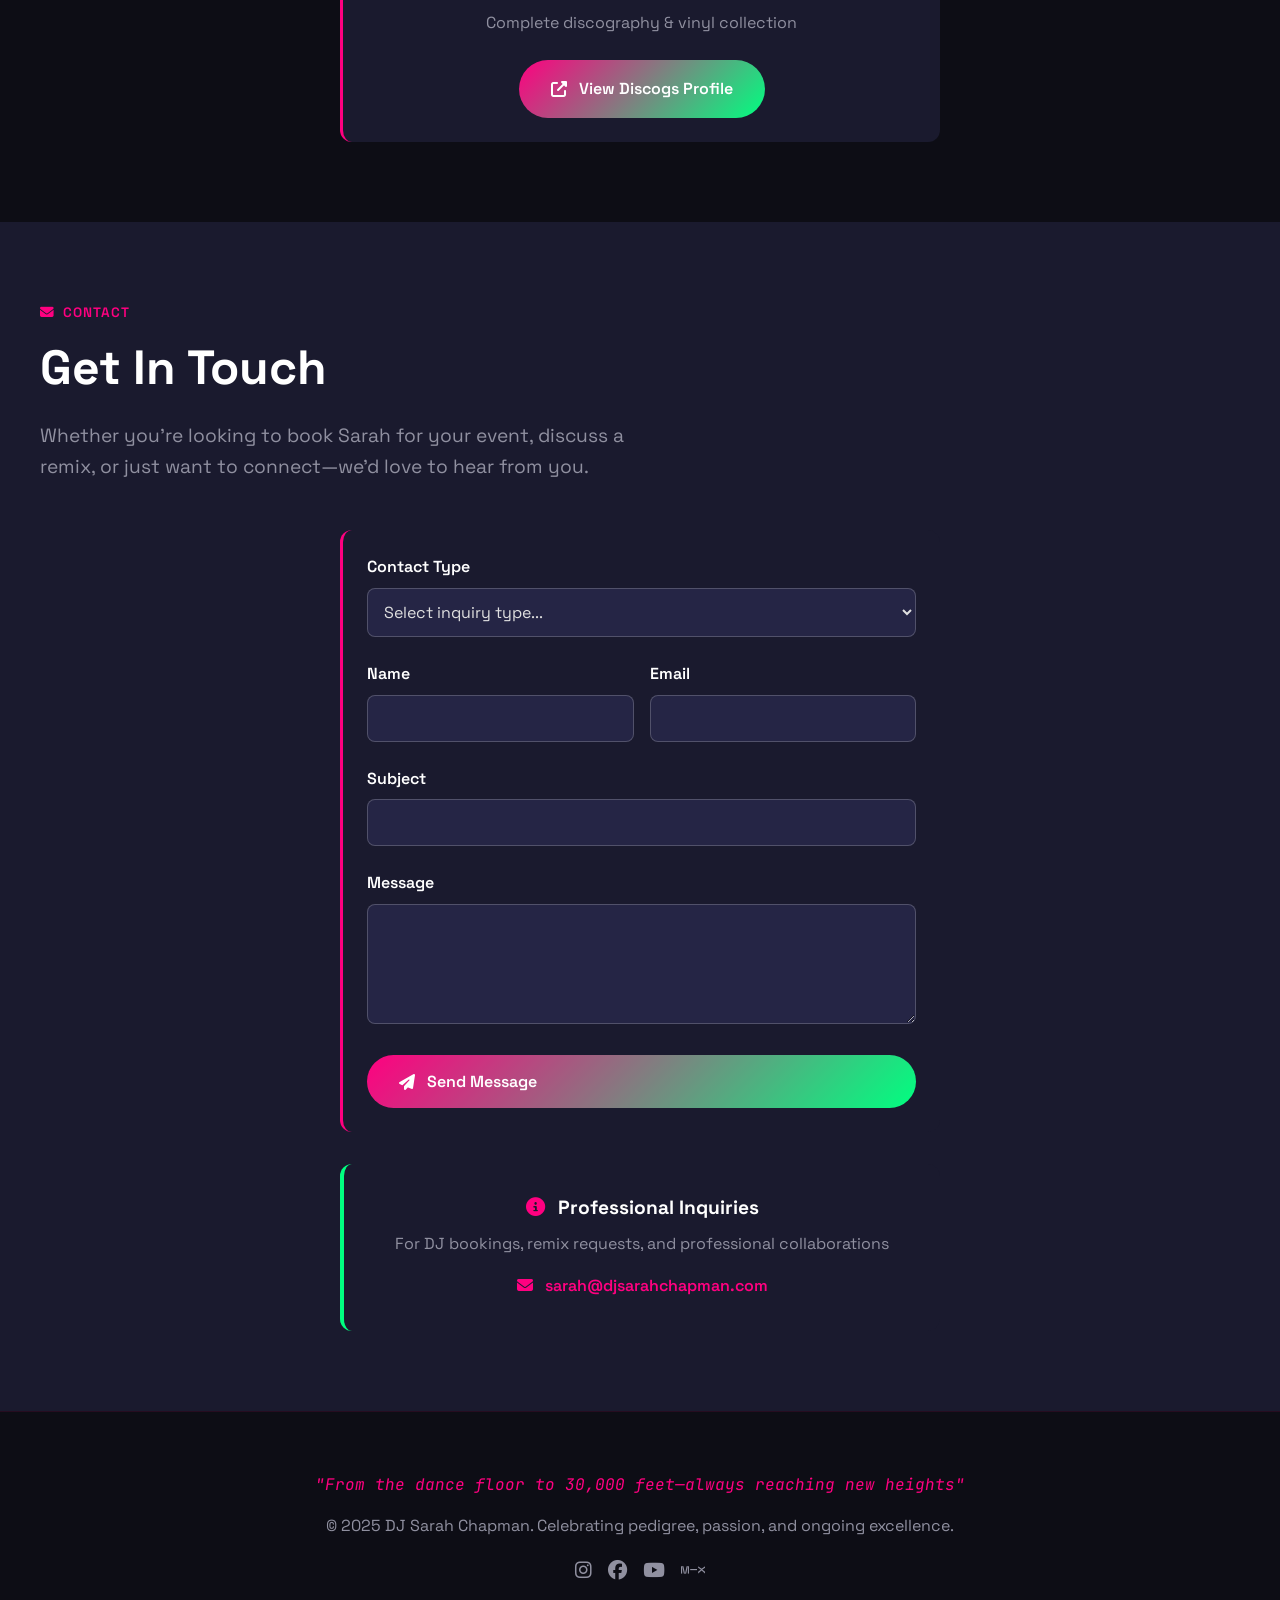
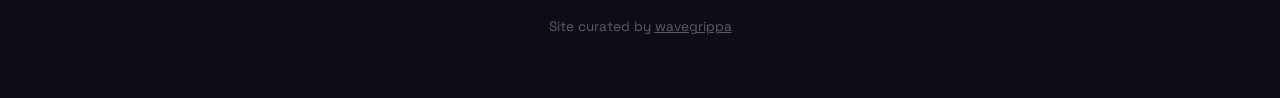
==== commit bde68747: "Add wavegrippa credit to footer for SEO cross-linking" ====
--- a/index.html
+++ b/index.html
@@ -6,6 +6,7 @@
 <meta name="robots" content="index, follow">
 <title>DJ Sarah Chapman — Brighton House Pioneer | From Bognor to Magaluf</title>
 <meta name="description" content="DJ Sarah Chapman — Brighton house music pioneer and radio legend. From pirate radio to Kiss FM, still commanding dance floors worldwide.">
+<link rel="canonical" href="https://djsarahchapman.com/">
 <link rel="preconnect" href="https://fonts.googleapis.com">
 <link href="https://fonts.googleapis.com/css2?family=Space+Grotesk:wght@400;500;600;700&family=JetBrains+Mono:wght@400;500&display=swap" rel="stylesheet">
 <link rel="stylesheet" href="https://cdnjs.cloudflare.com/ajax/libs/font-awesome/6.5.1/css/all.min.css">
@@ -545,6 +546,7 @@
     </a>
   </div>
   
+  <p style="margin-top:2rem;font-size:0.85rem;opacity:0.6">Site curated by <a href="https://wavegrippa.com/" rel="noopener" style="color:inherit;text-decoration:underline">wavegrippa</a></p>
 
 </footer>
 
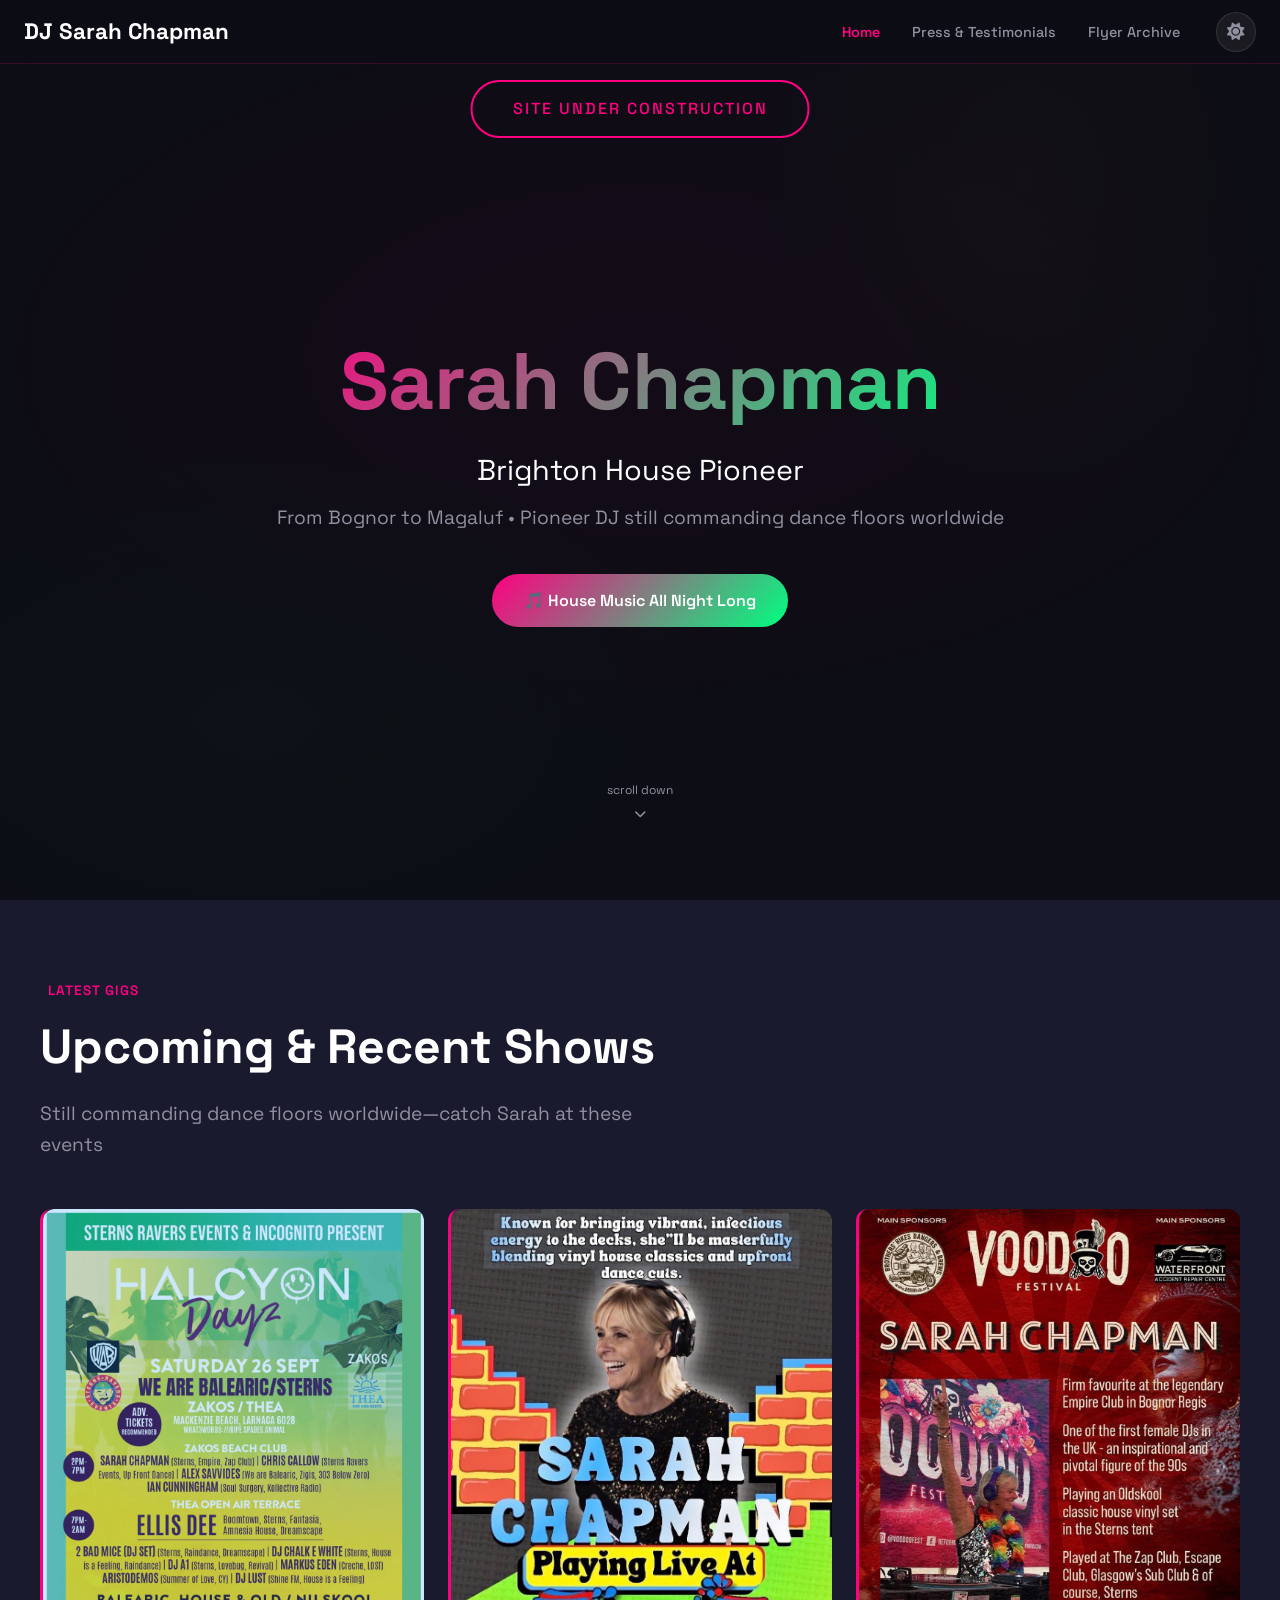
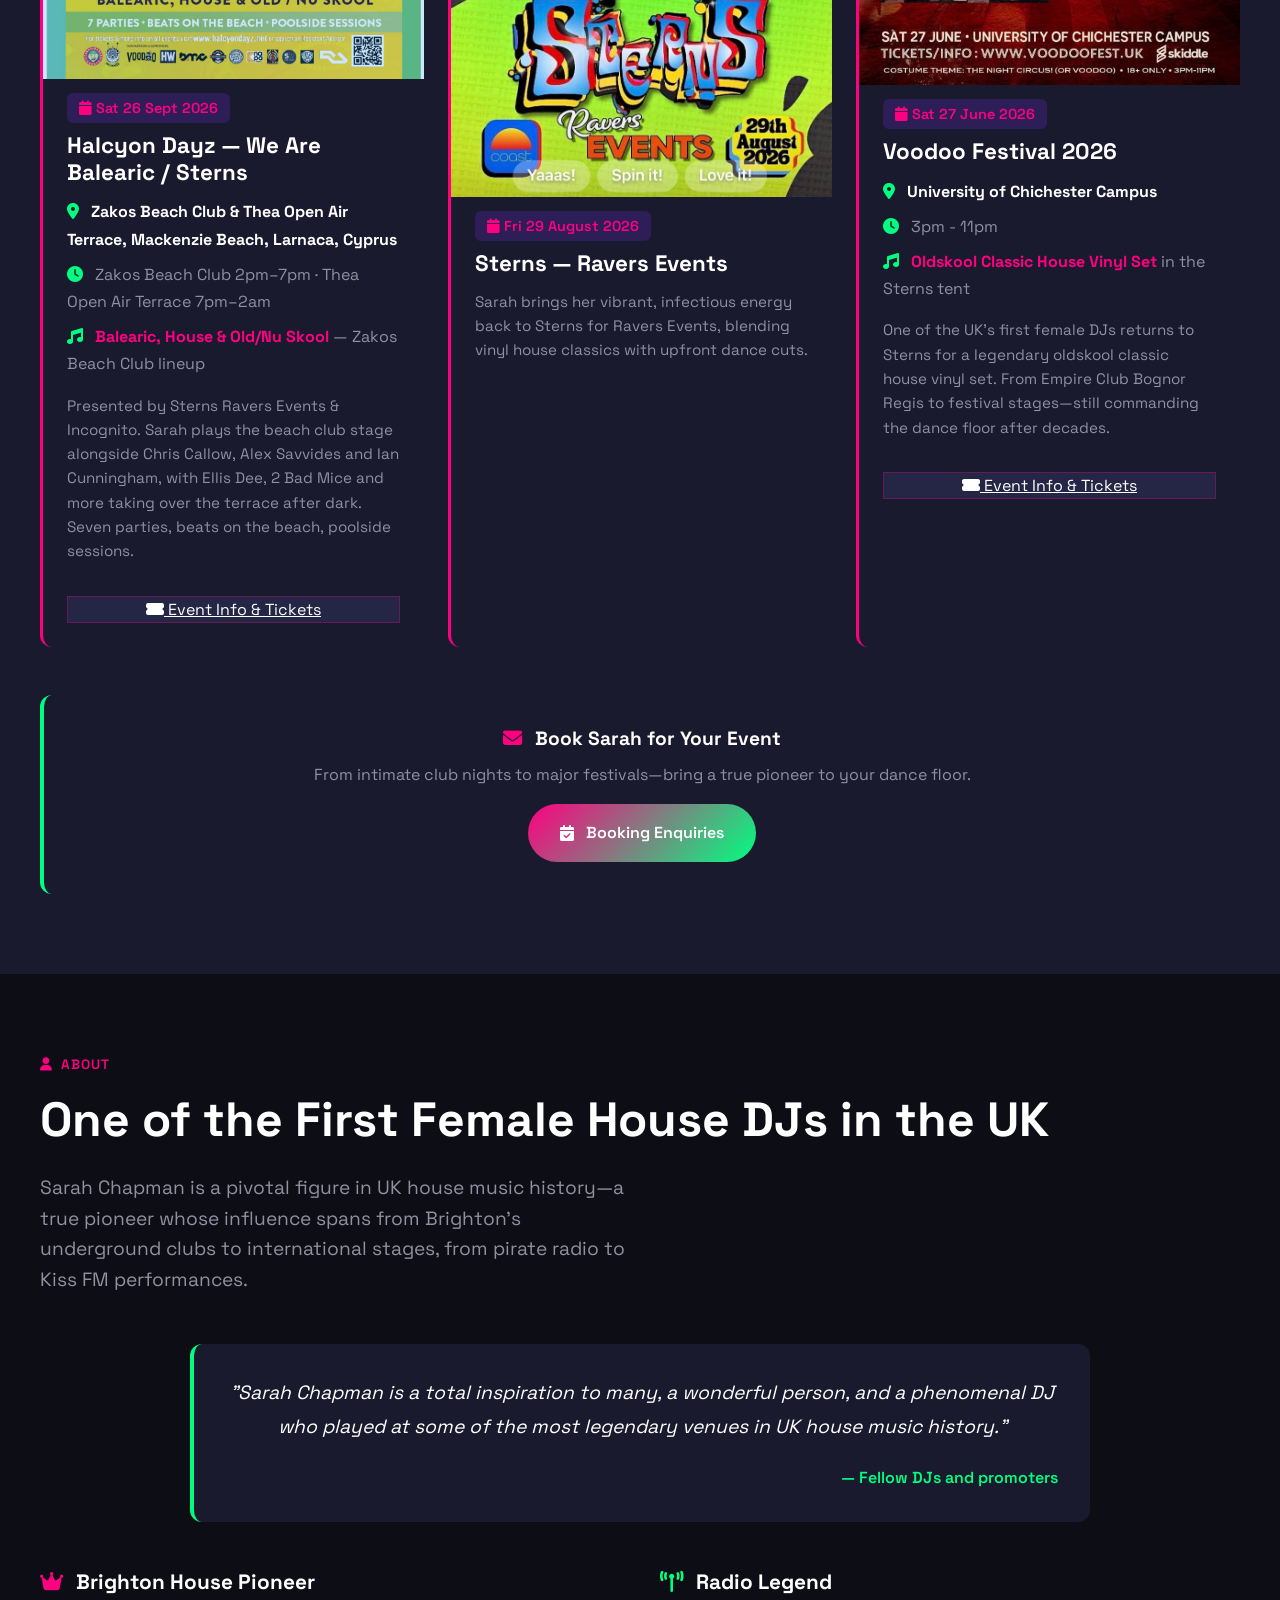
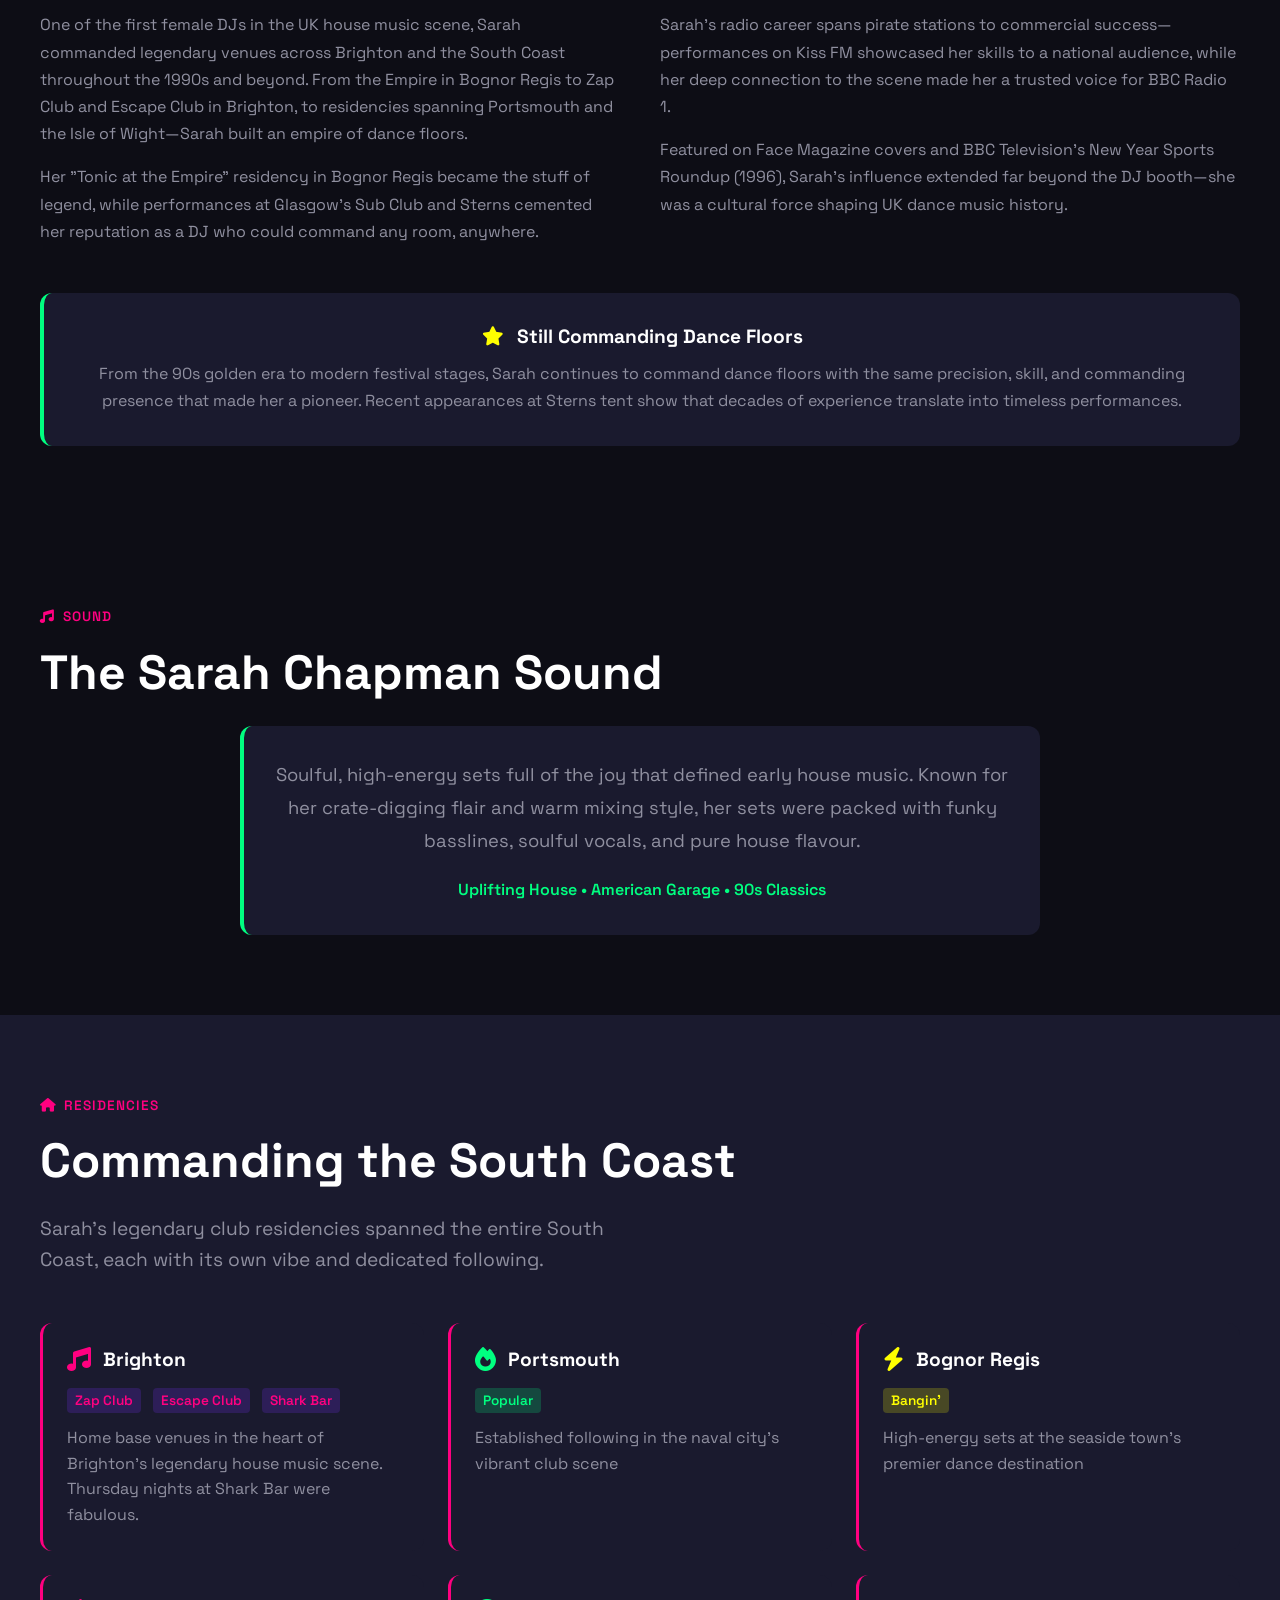
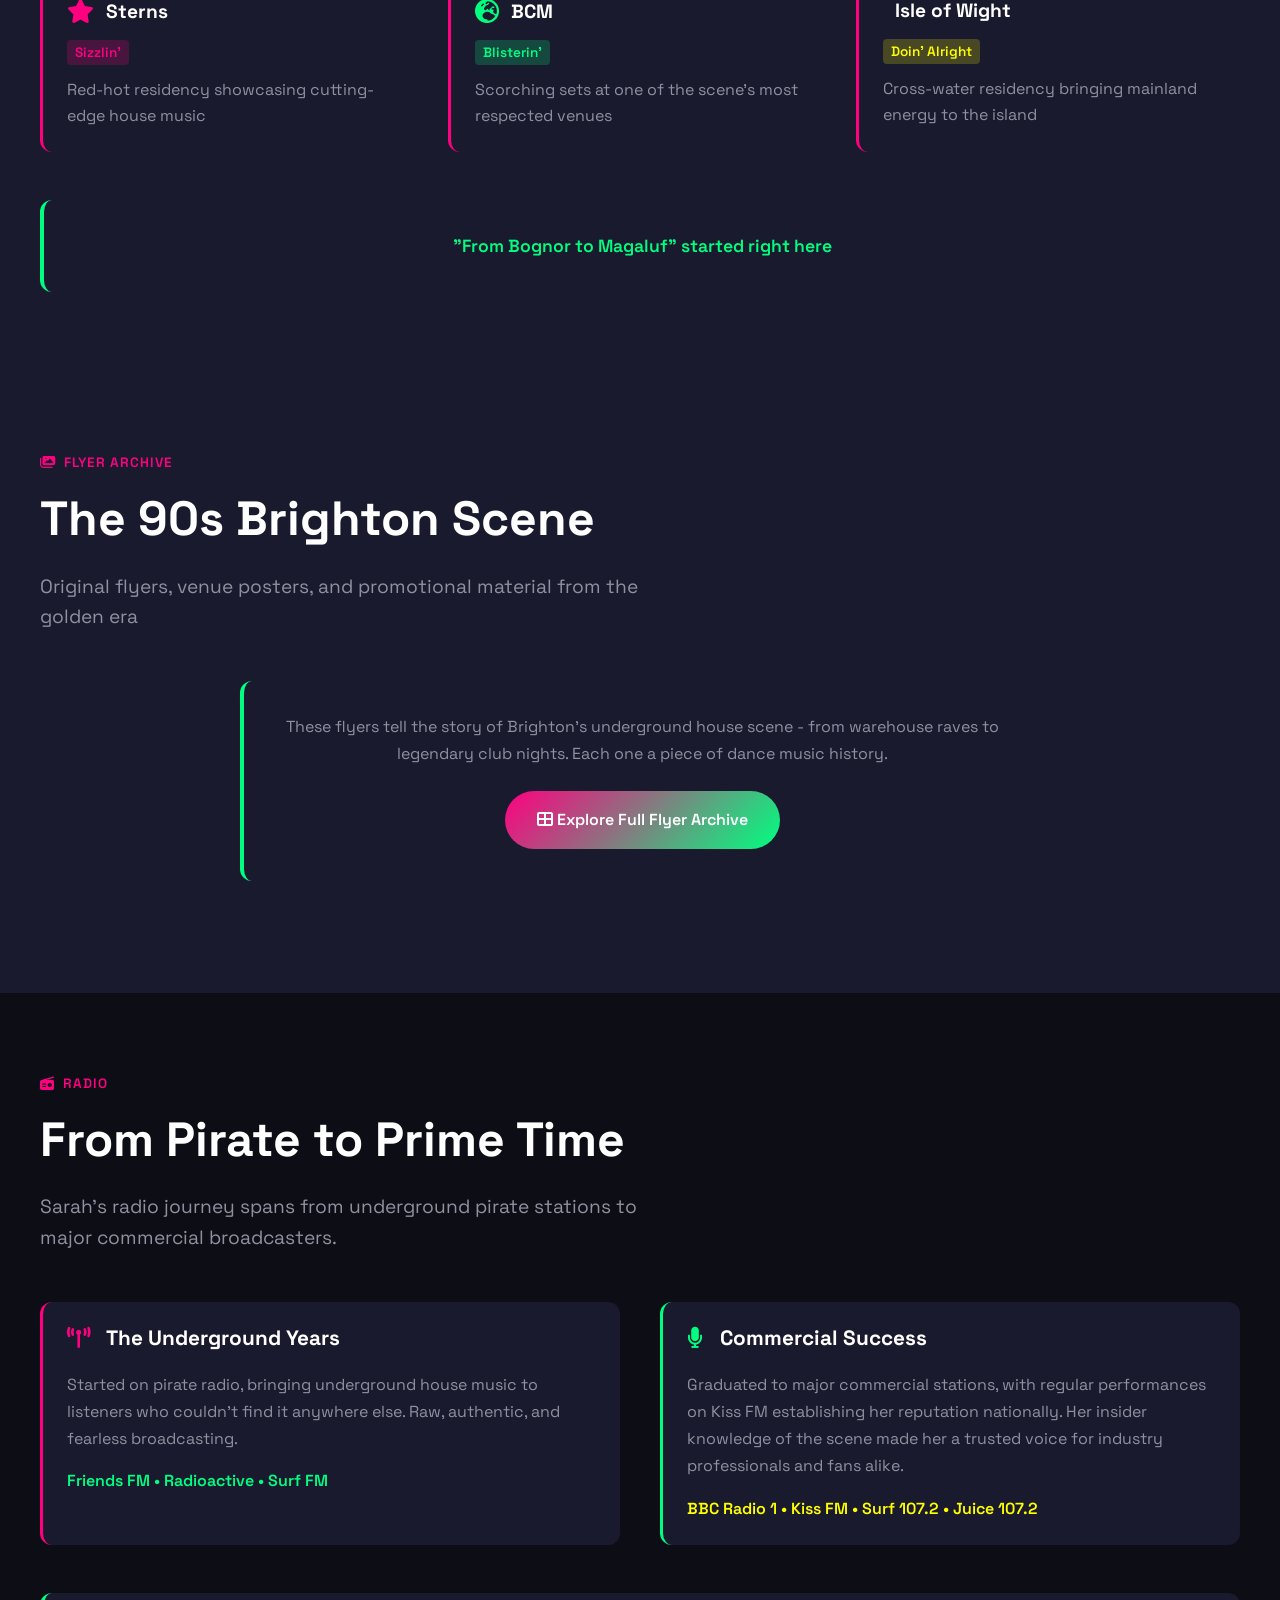
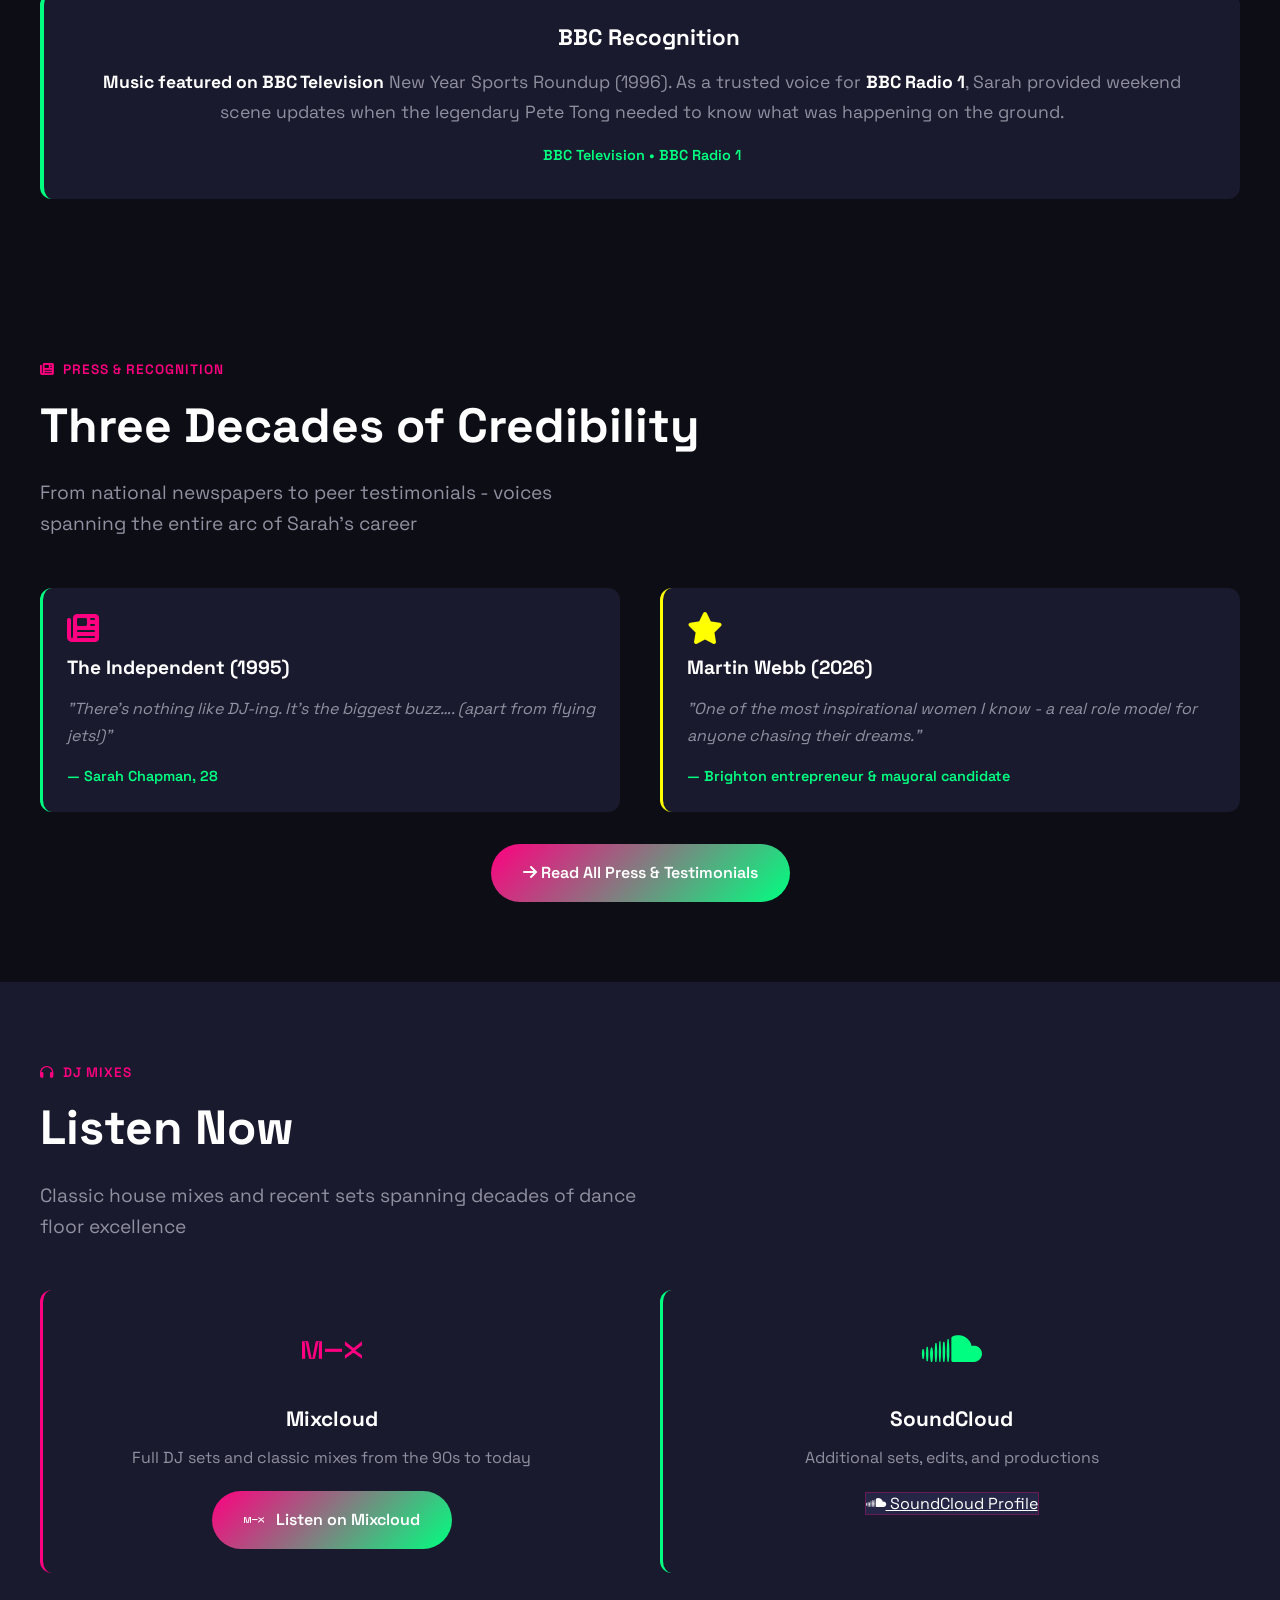
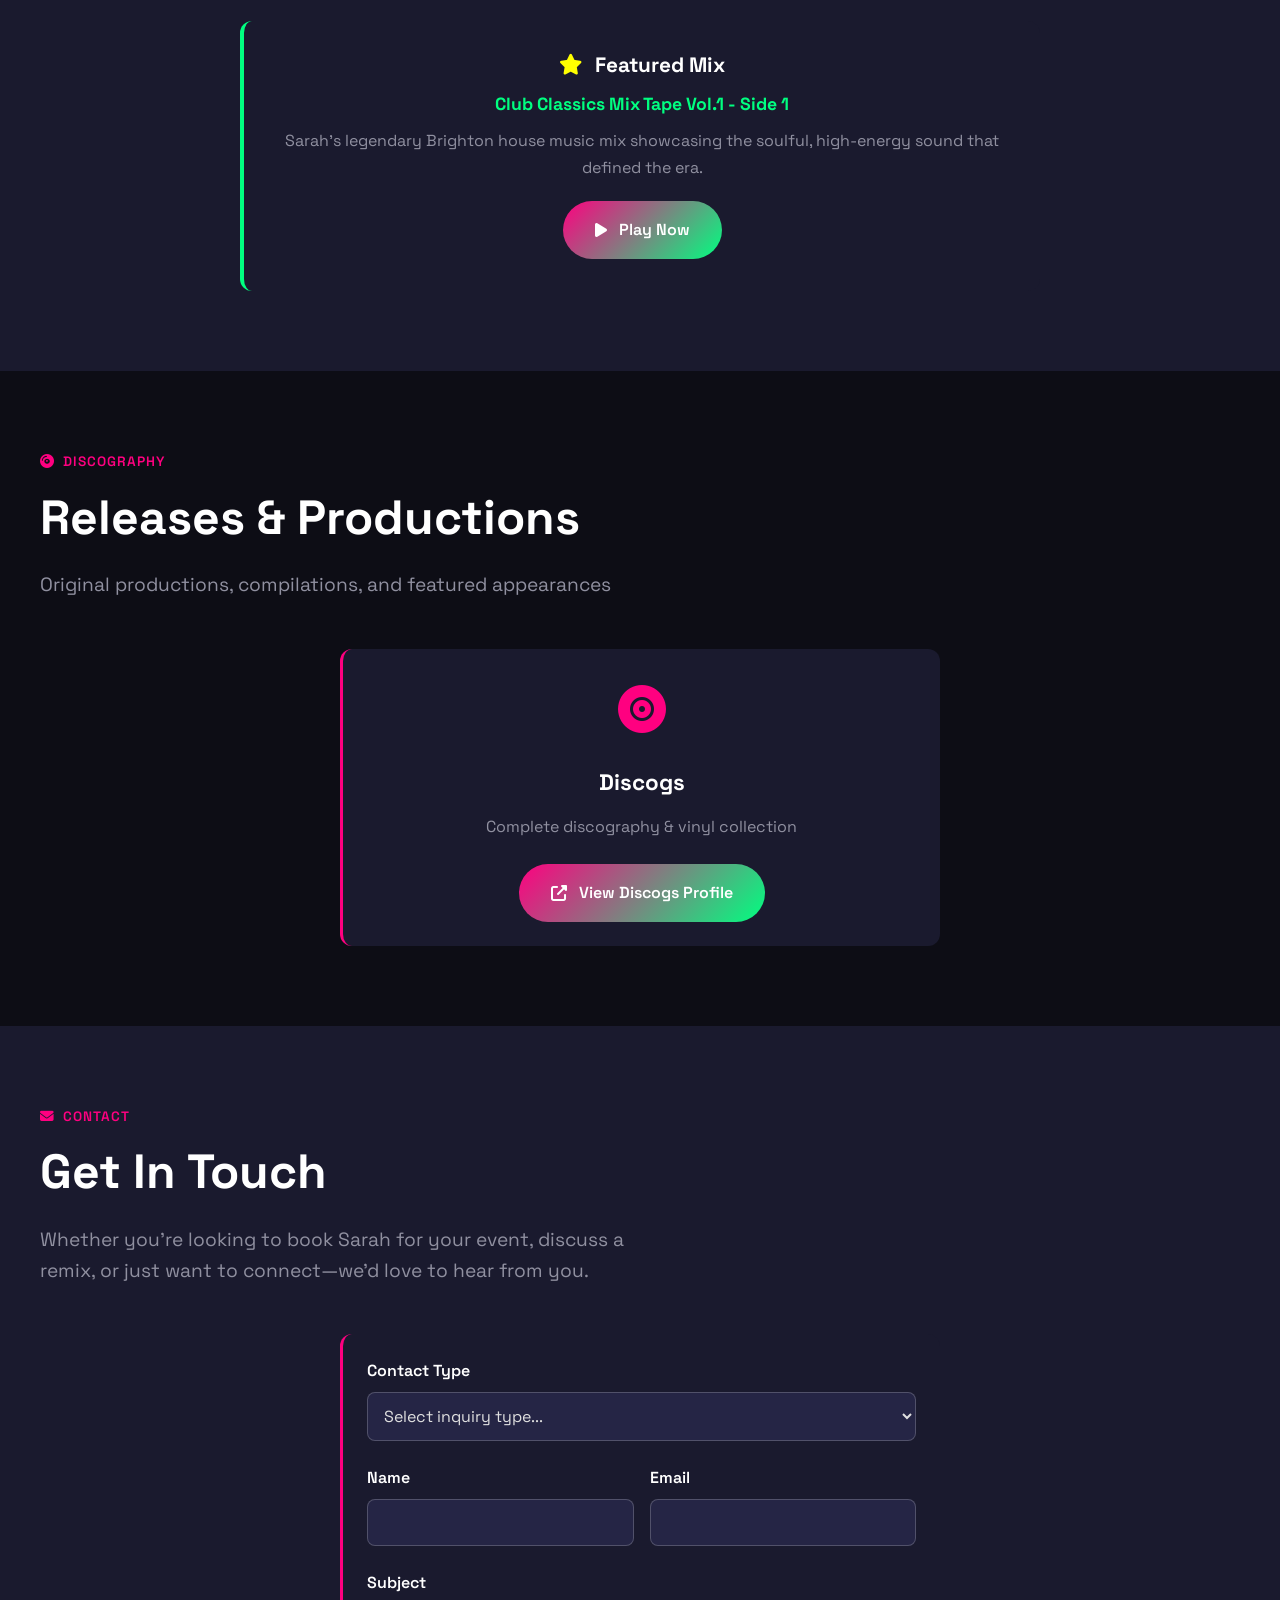
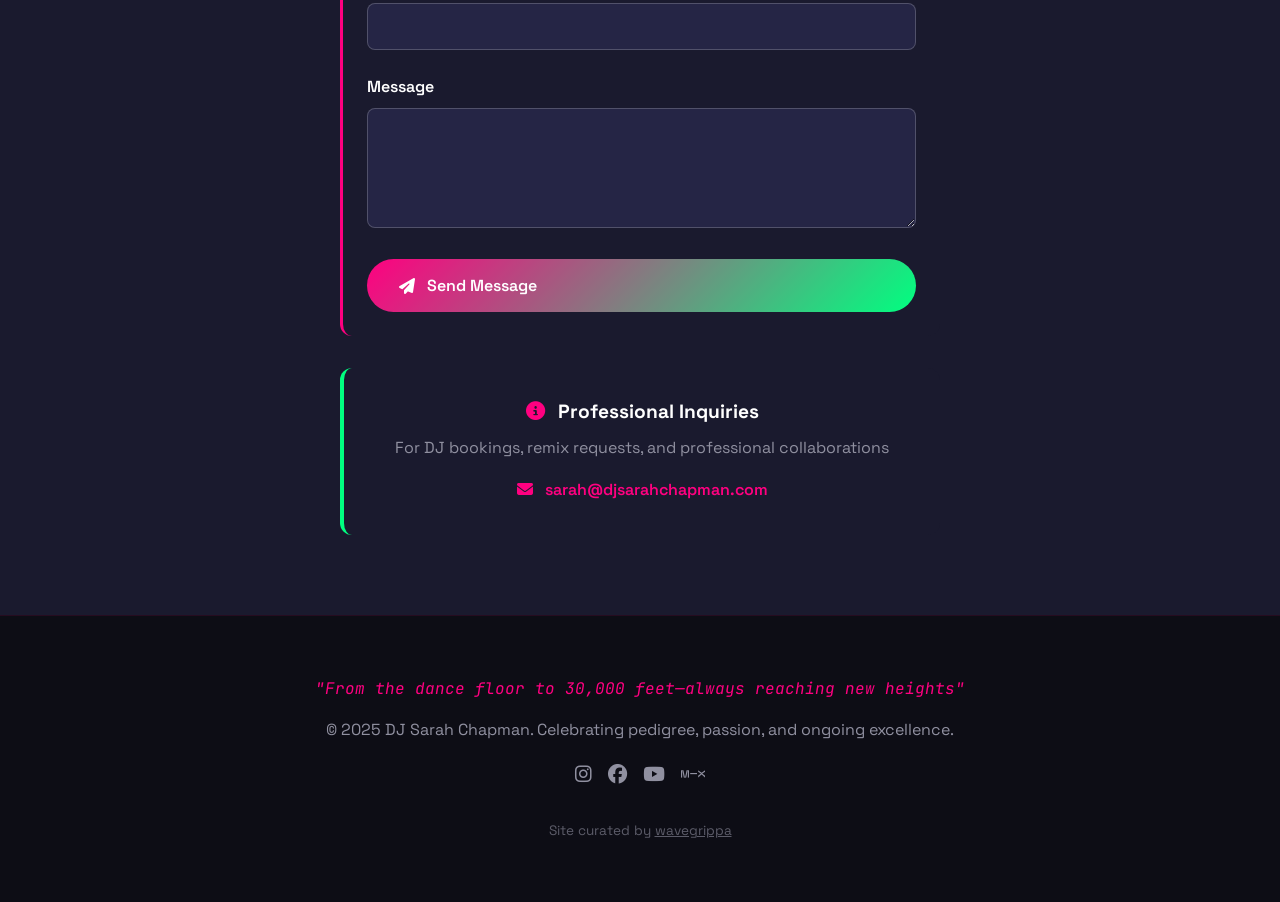
==== commit f0f294f7: "Add Halcyon Dayz and Sterns Ravers Events gigs to Latest Gigs section" ====
--- a/index.html
+++ b/index.html
@@ -85,6 +85,55 @@
     <p class="section-subtitle">Still commanding dance floors worldwide—catch Sarah at these events</p>
     
     <div class="gallery">
+      <div class="card" style="min-height:auto">
+        <div style="position:relative;margin:-24px -24px 16px -24px;border-radius:12px 12px 0 0;overflow:hidden">
+          <img src="images/halcyon-dayz-2026.jpg" alt="Halcyon Dayz 2026" style="width:100%;height:auto;display:block">
+        </div>
+        <div style="margin-bottom:12px">
+          <span style="background:rgba(123,47,255,0.2);padding:6px 12px;border-radius:6px;color:var(--accent);font-size:0.9rem;font-weight:600;margin-right:8px">
+            <i class="fas fa-calendar"></i> Sat 26 Sept 2026
+          </span>
+        </div>
+        <h3 style="color:var(--text-bright);margin-bottom:12px;font-size:1.4rem">Halcyon Dayz — We Are Balearic / Sterns</h3>
+        <div style="color:var(--text-dim);line-height:1.7;margin-bottom:16px">
+          <p style="margin-bottom:8px">
+            <i class="fas fa-map-marker-alt" style="color:var(--accent2);margin-right:8px"></i>
+            <strong style="color:var(--text-bright)">Zakos Beach Club & Thea Open Air Terrace, Mackenzie Beach, Larnaca, Cyprus</strong>
+          </p>
+          <p style="margin-bottom:8px">
+            <i class="fas fa-clock" style="color:var(--accent2);margin-right:8px"></i>
+            Zakos Beach Club 2pm–7pm · Thea Open Air Terrace 7pm–2am
+          </p>
+          <p style="margin-bottom:16px">
+            <i class="fas fa-music" style="color:var(--accent2);margin-right:8px"></i>
+            <strong style="color:var(--accent)">Balearic, House & Old/Nu Skool</strong> — Zakos Beach Club lineup
+          </p>
+          <p style="font-size:0.95rem;line-height:1.6">
+            Presented by Sterns Ravers Events & Incognito. Sarah plays the beach club stage alongside Chris Callow, Alex Savvides and Ian Cunningham, with Ellis Dee, 2 Bad Mice and more taking over the terrace after dark. Seven parties, beats on the beach, poolside sessions.
+          </p>
+        </div>
+        <div style="padding-top:16px;border-top:1px solid var(--border)">
+          <a href="https://www.halcyondayz.net" target="_blank" rel="noopener" class="btn-secondary" style="width:100%;text-align:center;display:inline-block">
+            <i class="fas fa-ticket-alt"></i> Event Info & Tickets
+          </a>
+        </div>
+      </div>
+      <div class="card" style="min-height:auto">
+        <div style="position:relative;margin:-24px -24px 16px -24px;border-radius:12px 12px 0 0;overflow:hidden">
+          <img src="images/sterns-ravers-2026.jpg" alt="Sterns Ravers Events 2026" style="width:100%;height:auto;display:block">
+        </div>
+        <div style="margin-bottom:12px">
+          <span style="background:rgba(123,47,255,0.2);padding:6px 12px;border-radius:6px;color:var(--accent);font-size:0.9rem;font-weight:600;margin-right:8px">
+            <i class="fas fa-calendar"></i> Fri 29 August 2026
+          </span>
+        </div>
+        <h3 style="color:var(--text-bright);margin-bottom:12px;font-size:1.4rem">Sterns — Ravers Events</h3>
+        <div style="color:var(--text-dim);line-height:1.7;margin-bottom:16px">
+          <p style="font-size:0.95rem;line-height:1.6">
+            Sarah brings her vibrant, infectious energy back to Sterns for Ravers Events, blending vinyl house classics with upfront dance cuts.
+          </p>
+        </div>
+      </div>
       <div class="card" style="min-height:auto">
         <div style="position:relative;margin:-24px -24px 16px -24px;border-radius:12px 12px 0 0;overflow:hidden">
           <img src="images/voodoo-festival-2026.jpg" alt="Voodoo Festival 2026" style="width:100%;height:auto;display:block">
@@ -546,6 +595,7 @@
     </a>
   </div>
   
+
   <p style="margin-top:2rem;font-size:0.85rem;opacity:0.6">Site curated by <a href="https://wavegrippa.com/" rel="noopener" style="color:inherit;text-decoration:underline">wavegrippa</a></p>
 
 </footer>
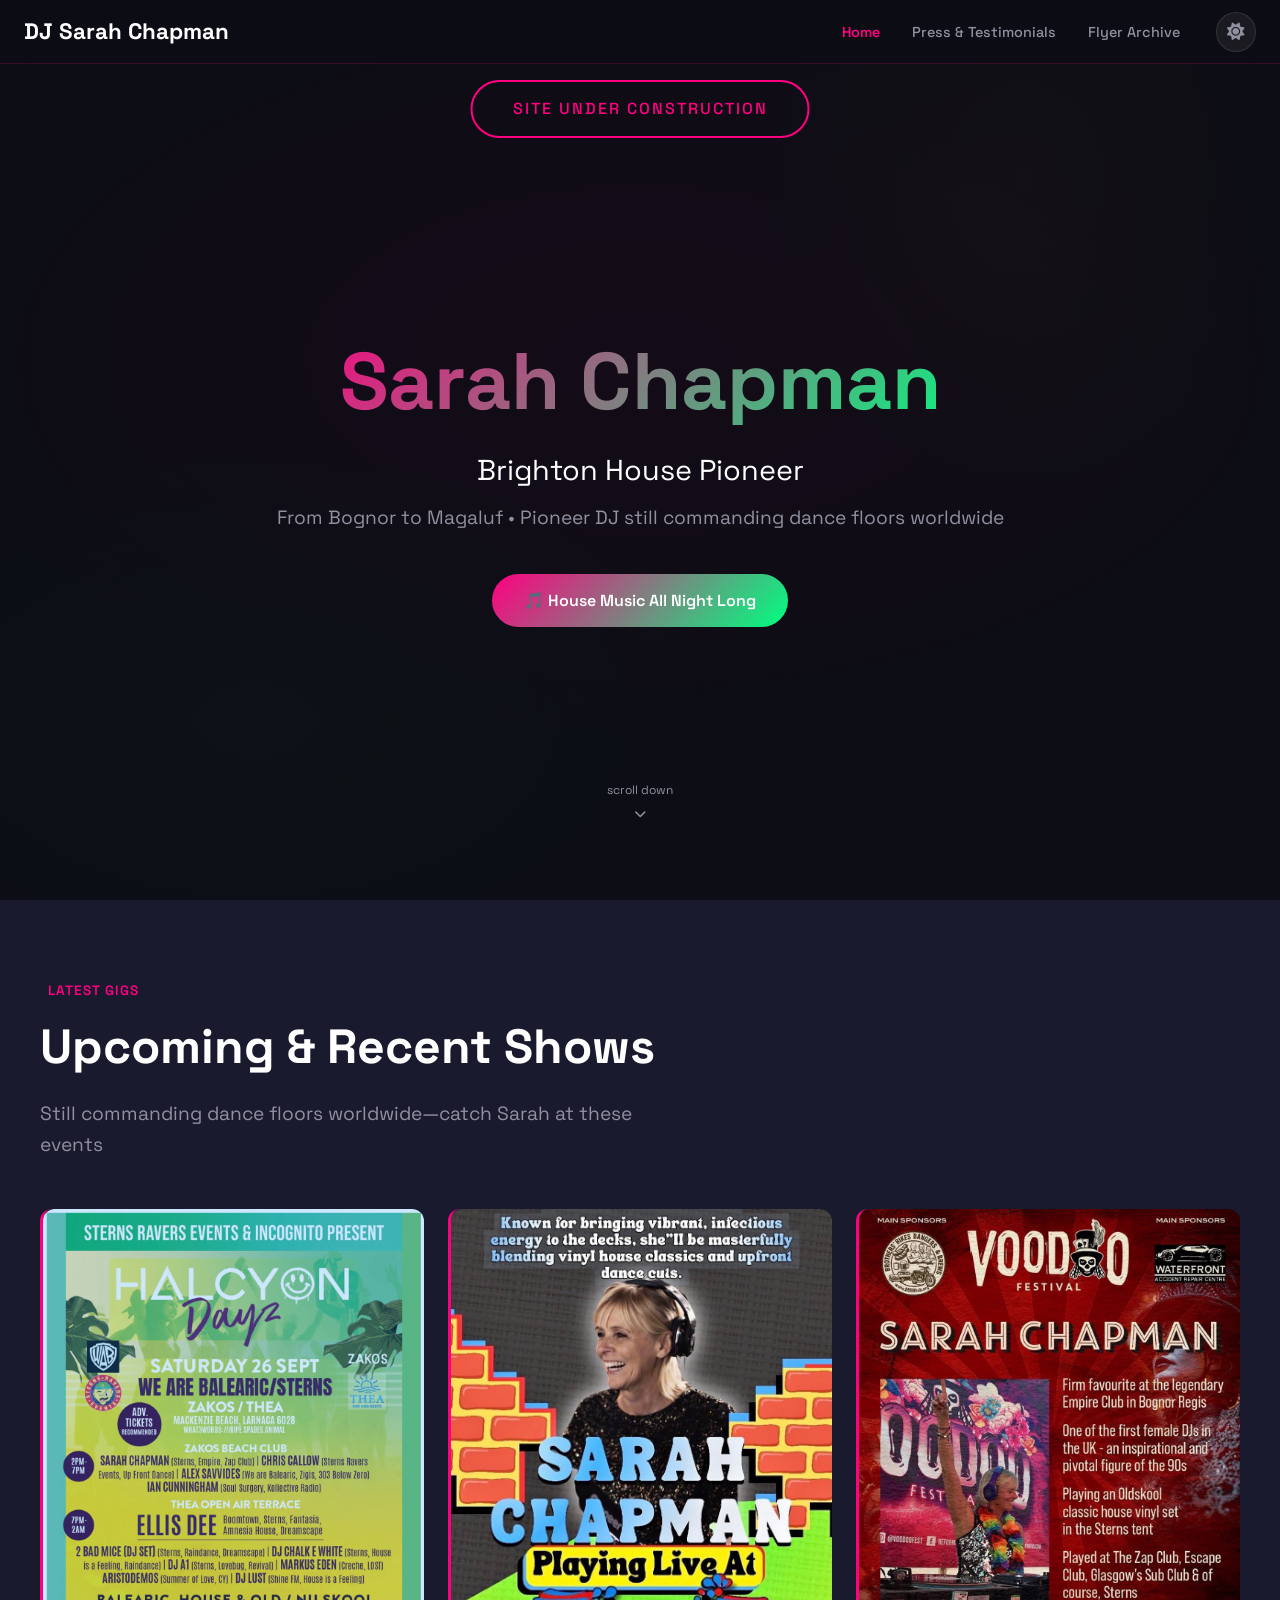
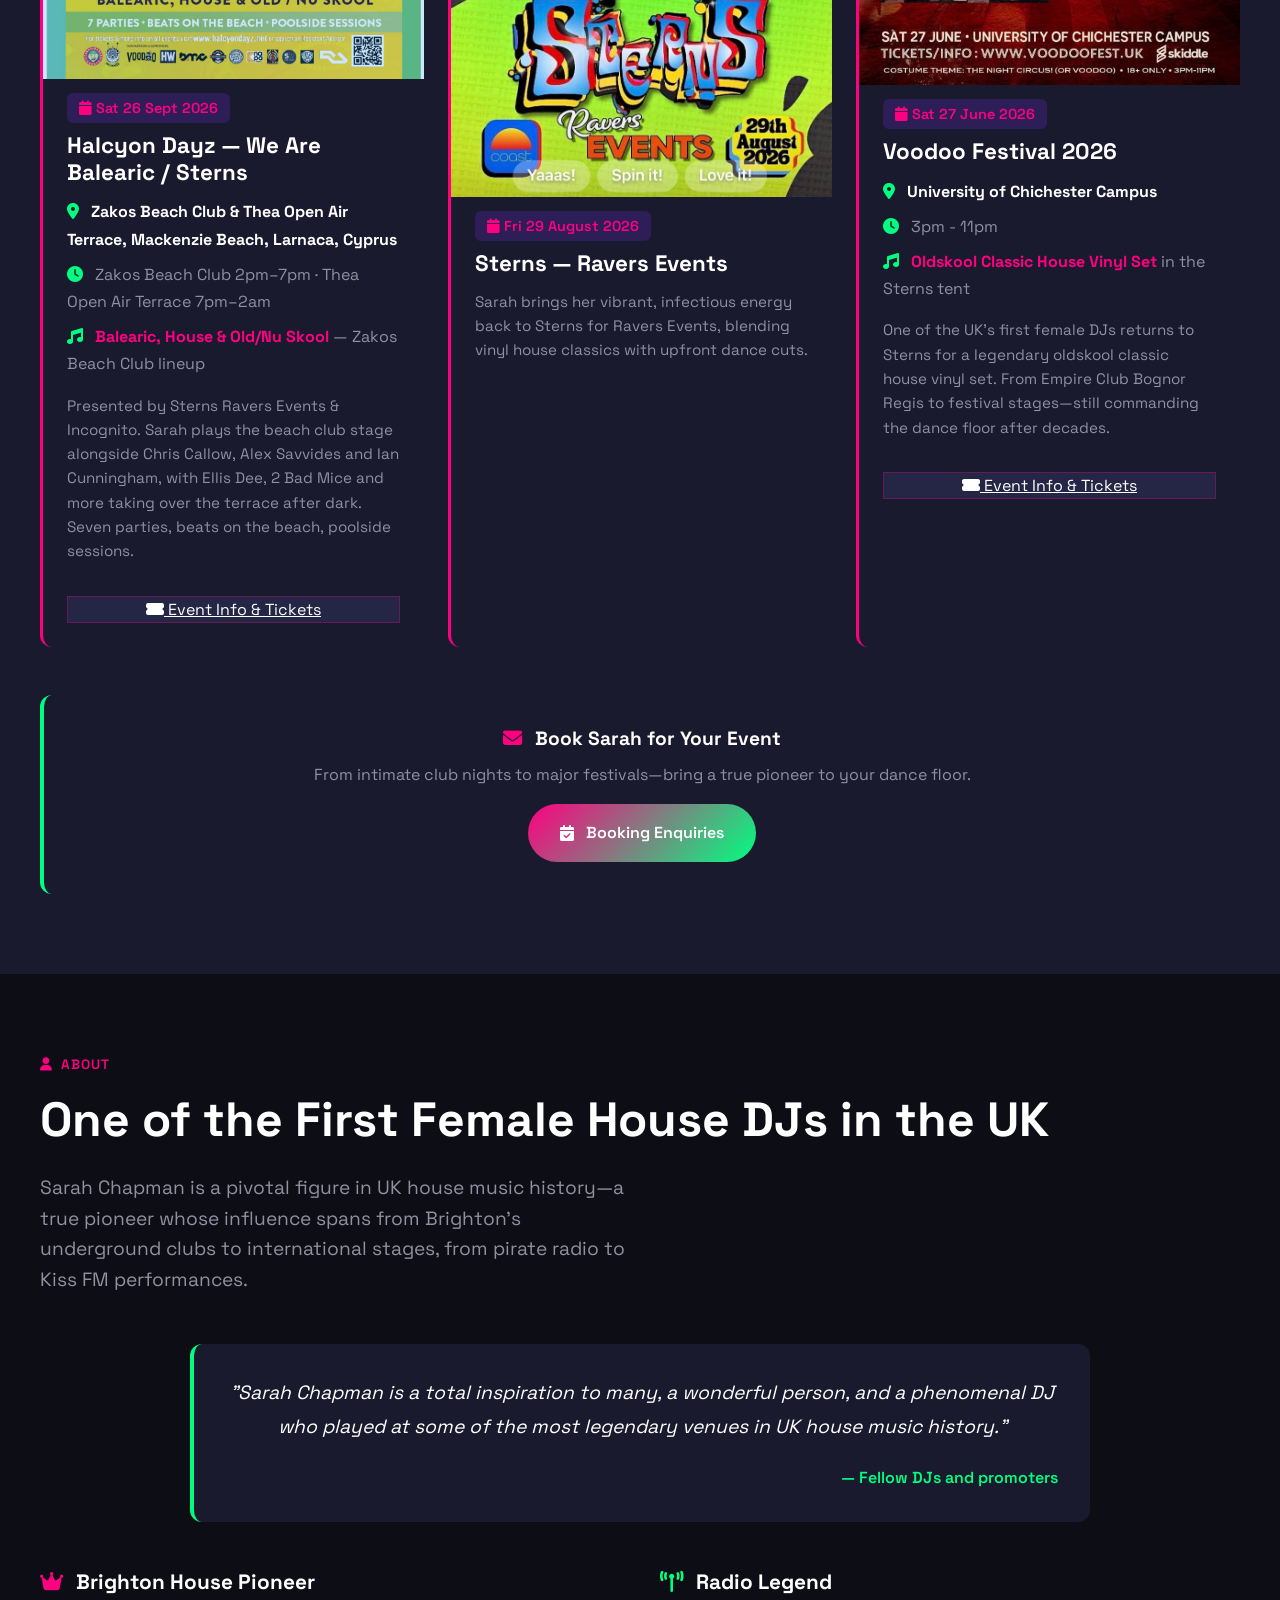
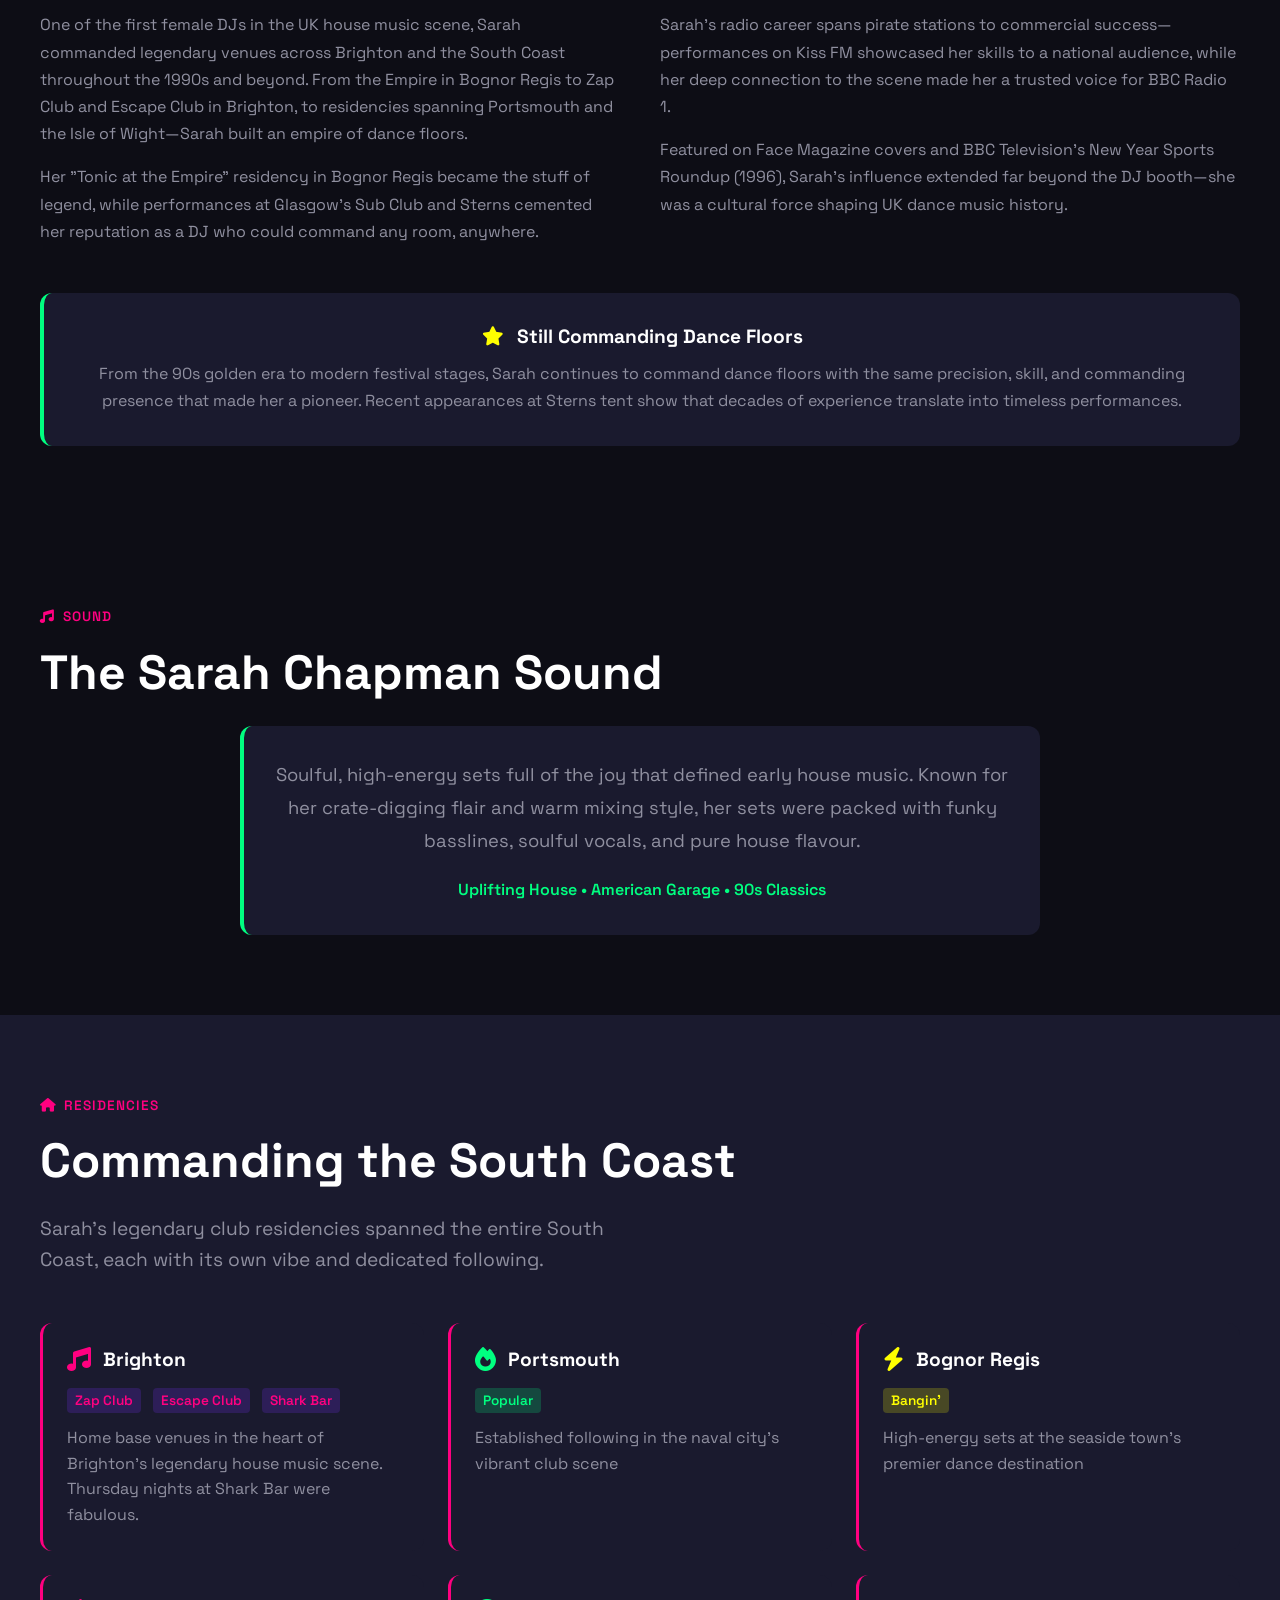
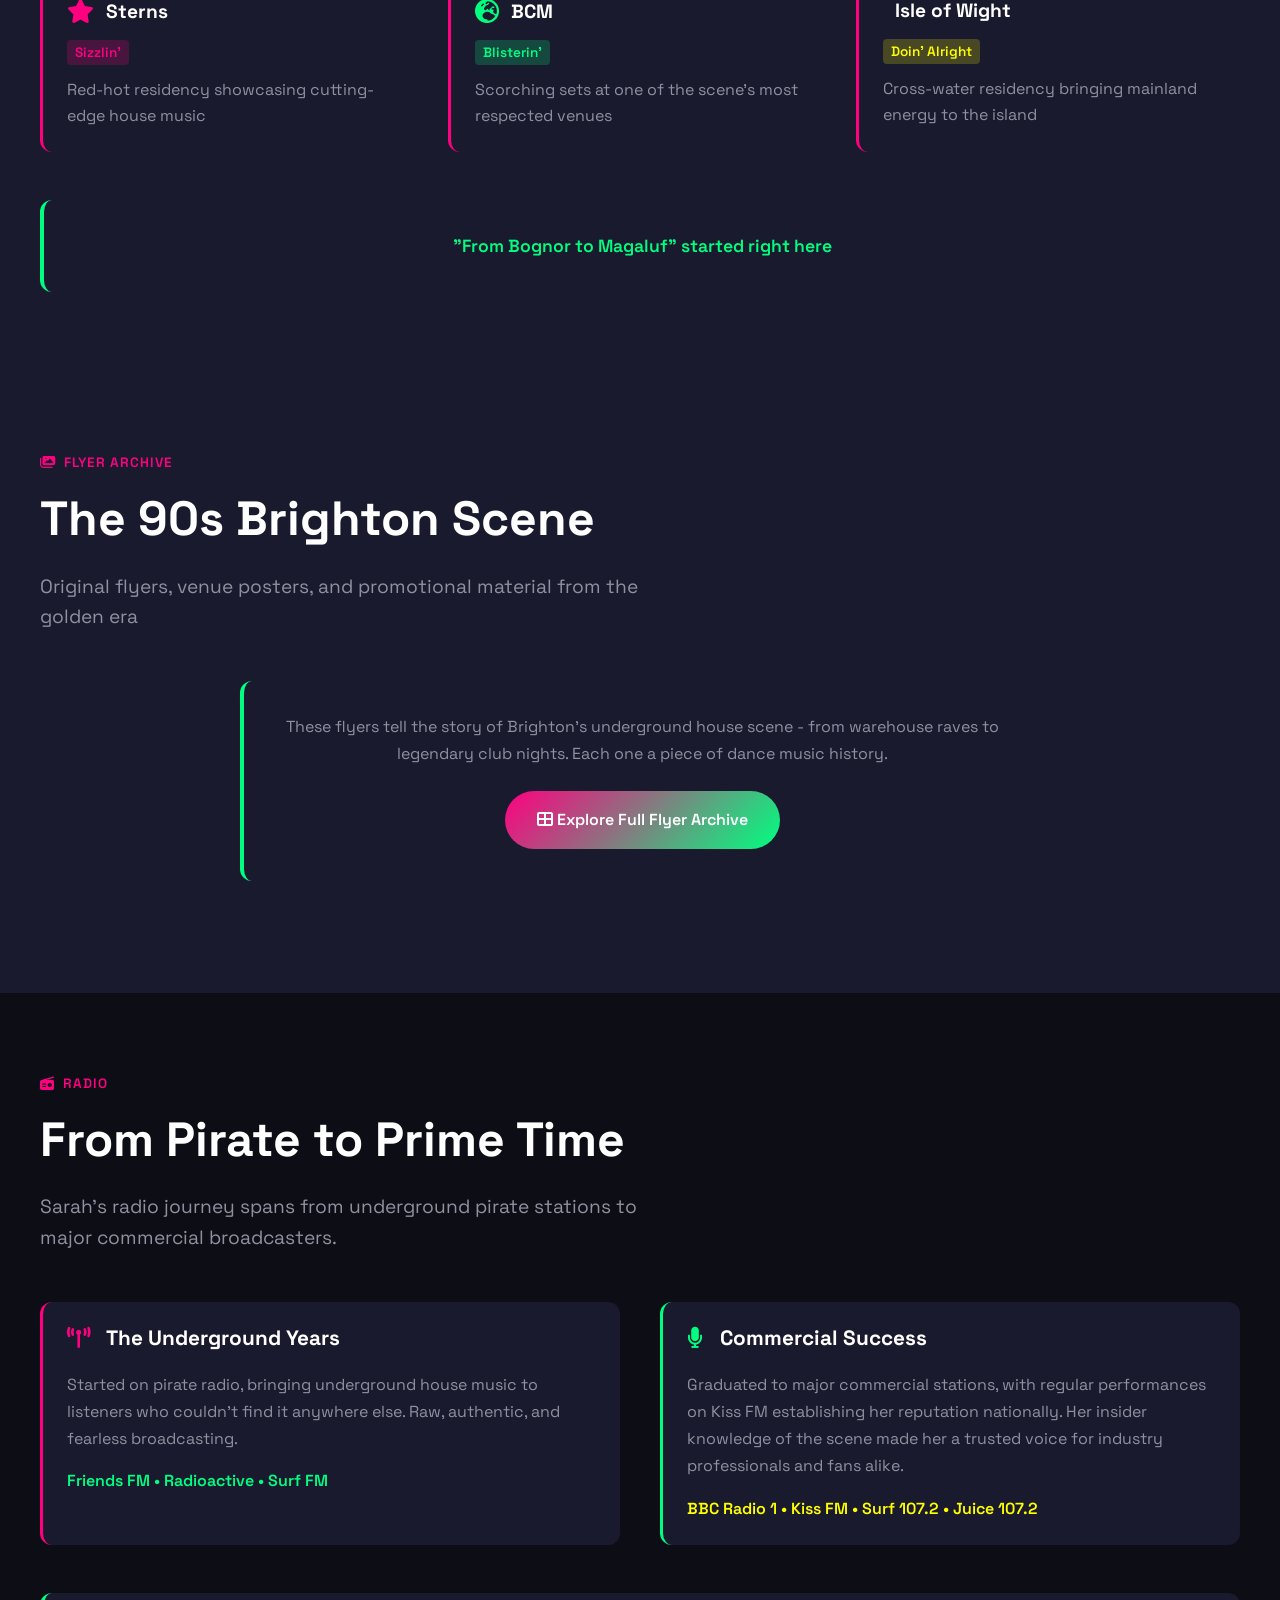
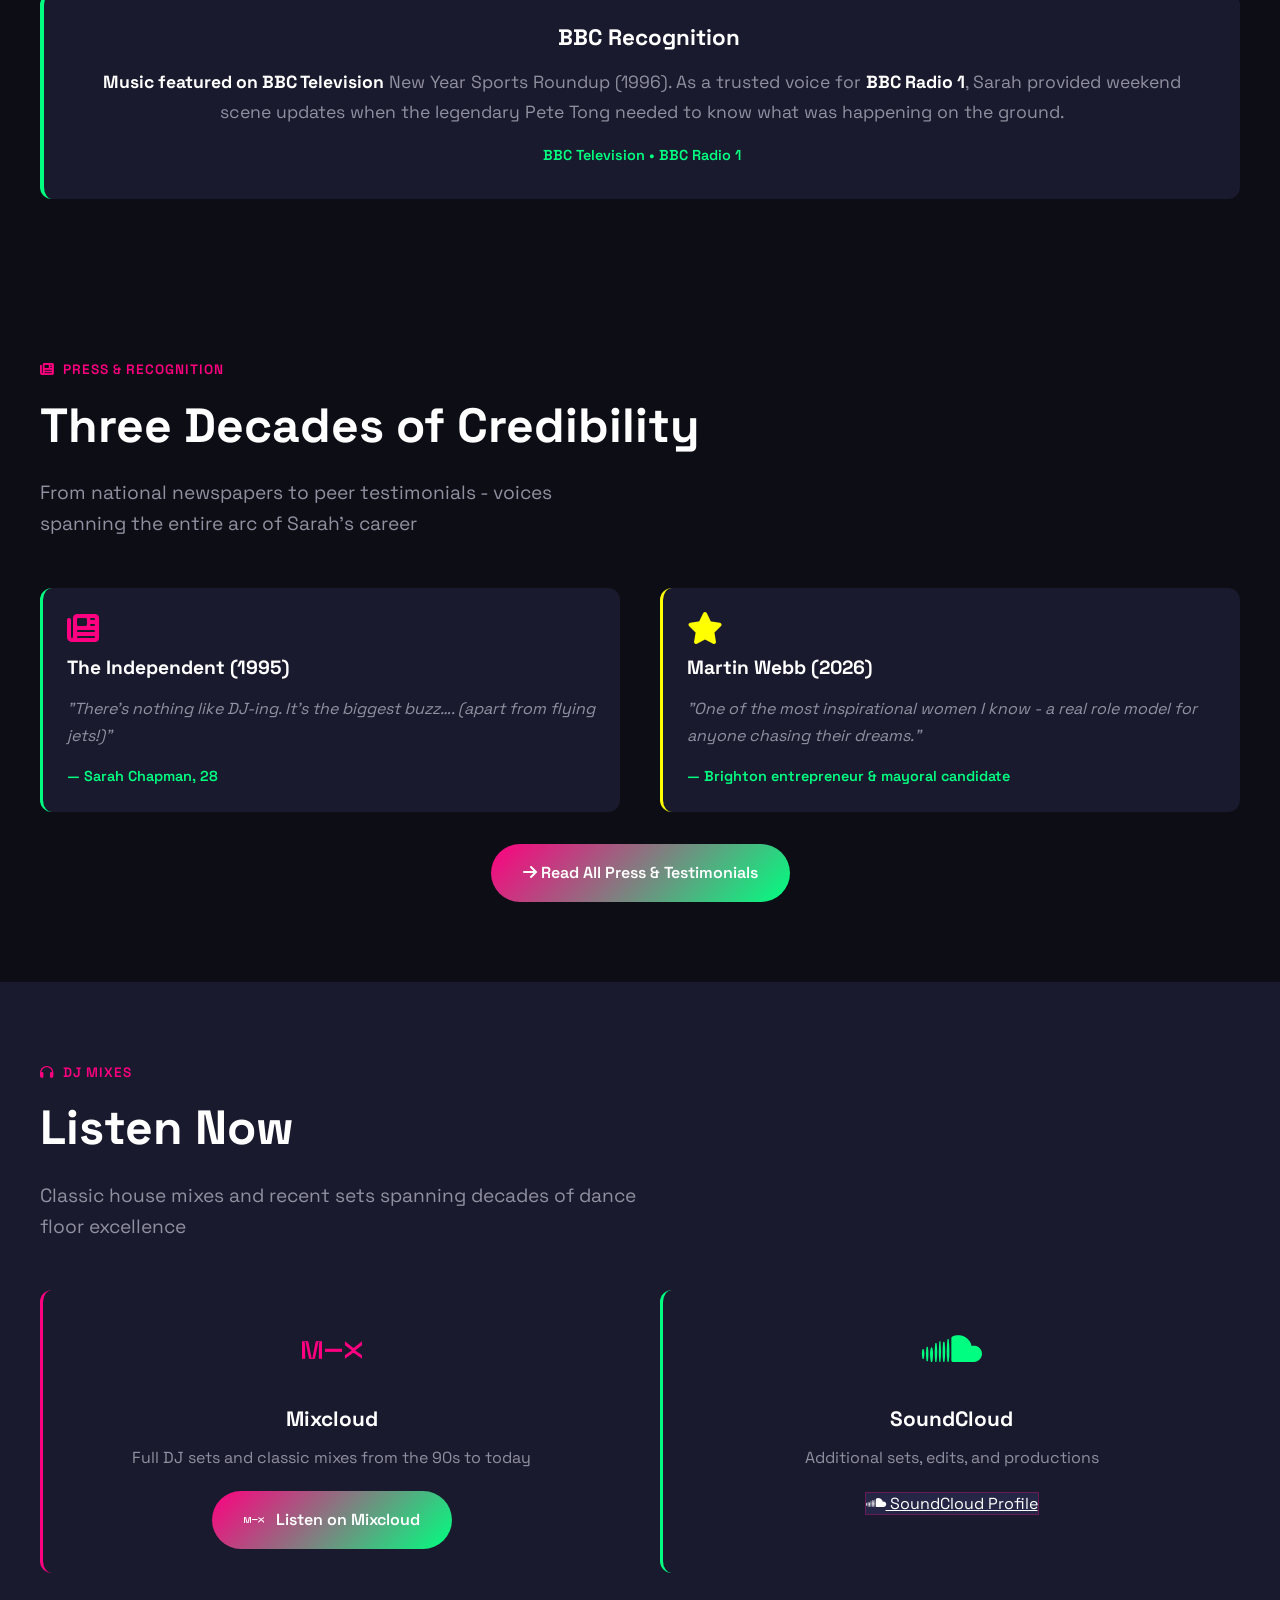
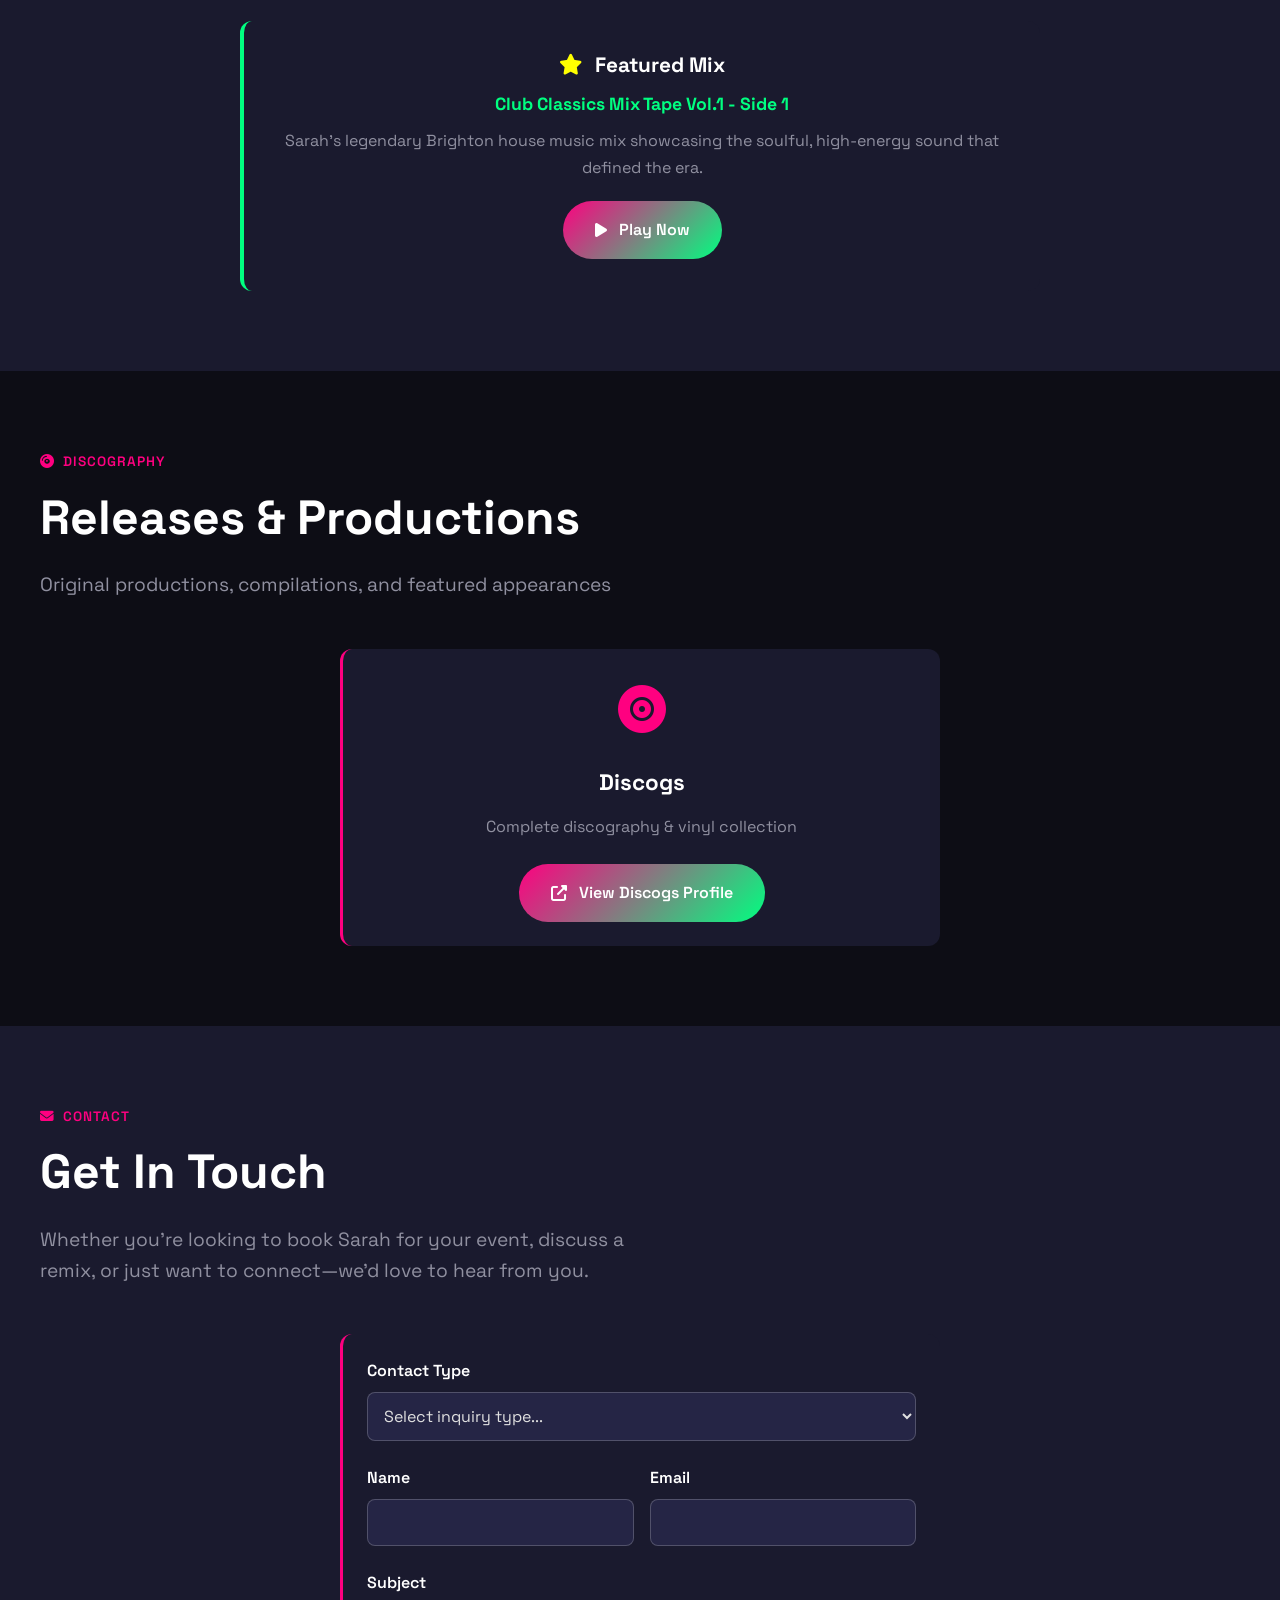
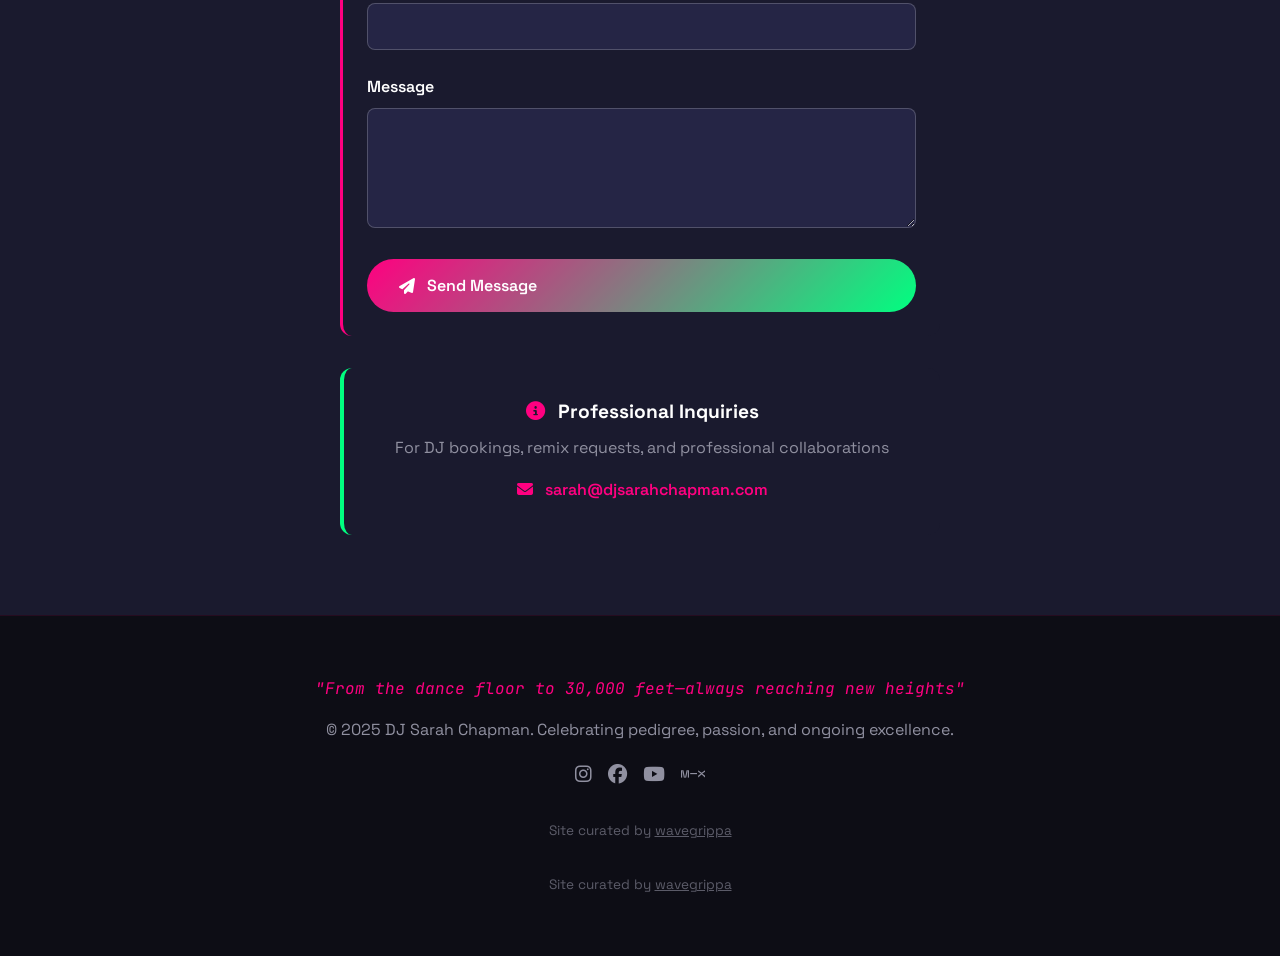
==== commit 36b3d1cf: "Merge remote wavegrippa footer credit" ====
--- a/index.html
+++ b/index.html
@@ -595,6 +595,7 @@
     </a>
   </div>
   
+  <p style="margin-top:2rem;font-size:0.85rem;opacity:0.6">Site curated by <a href="https://wavegrippa.com/" rel="noopener" style="color:inherit;text-decoration:underline">wavegrippa</a></p>
 
   <p style="margin-top:2rem;font-size:0.85rem;opacity:0.6">Site curated by <a href="https://wavegrippa.com/" rel="noopener" style="color:inherit;text-decoration:underline">wavegrippa</a></p>
 
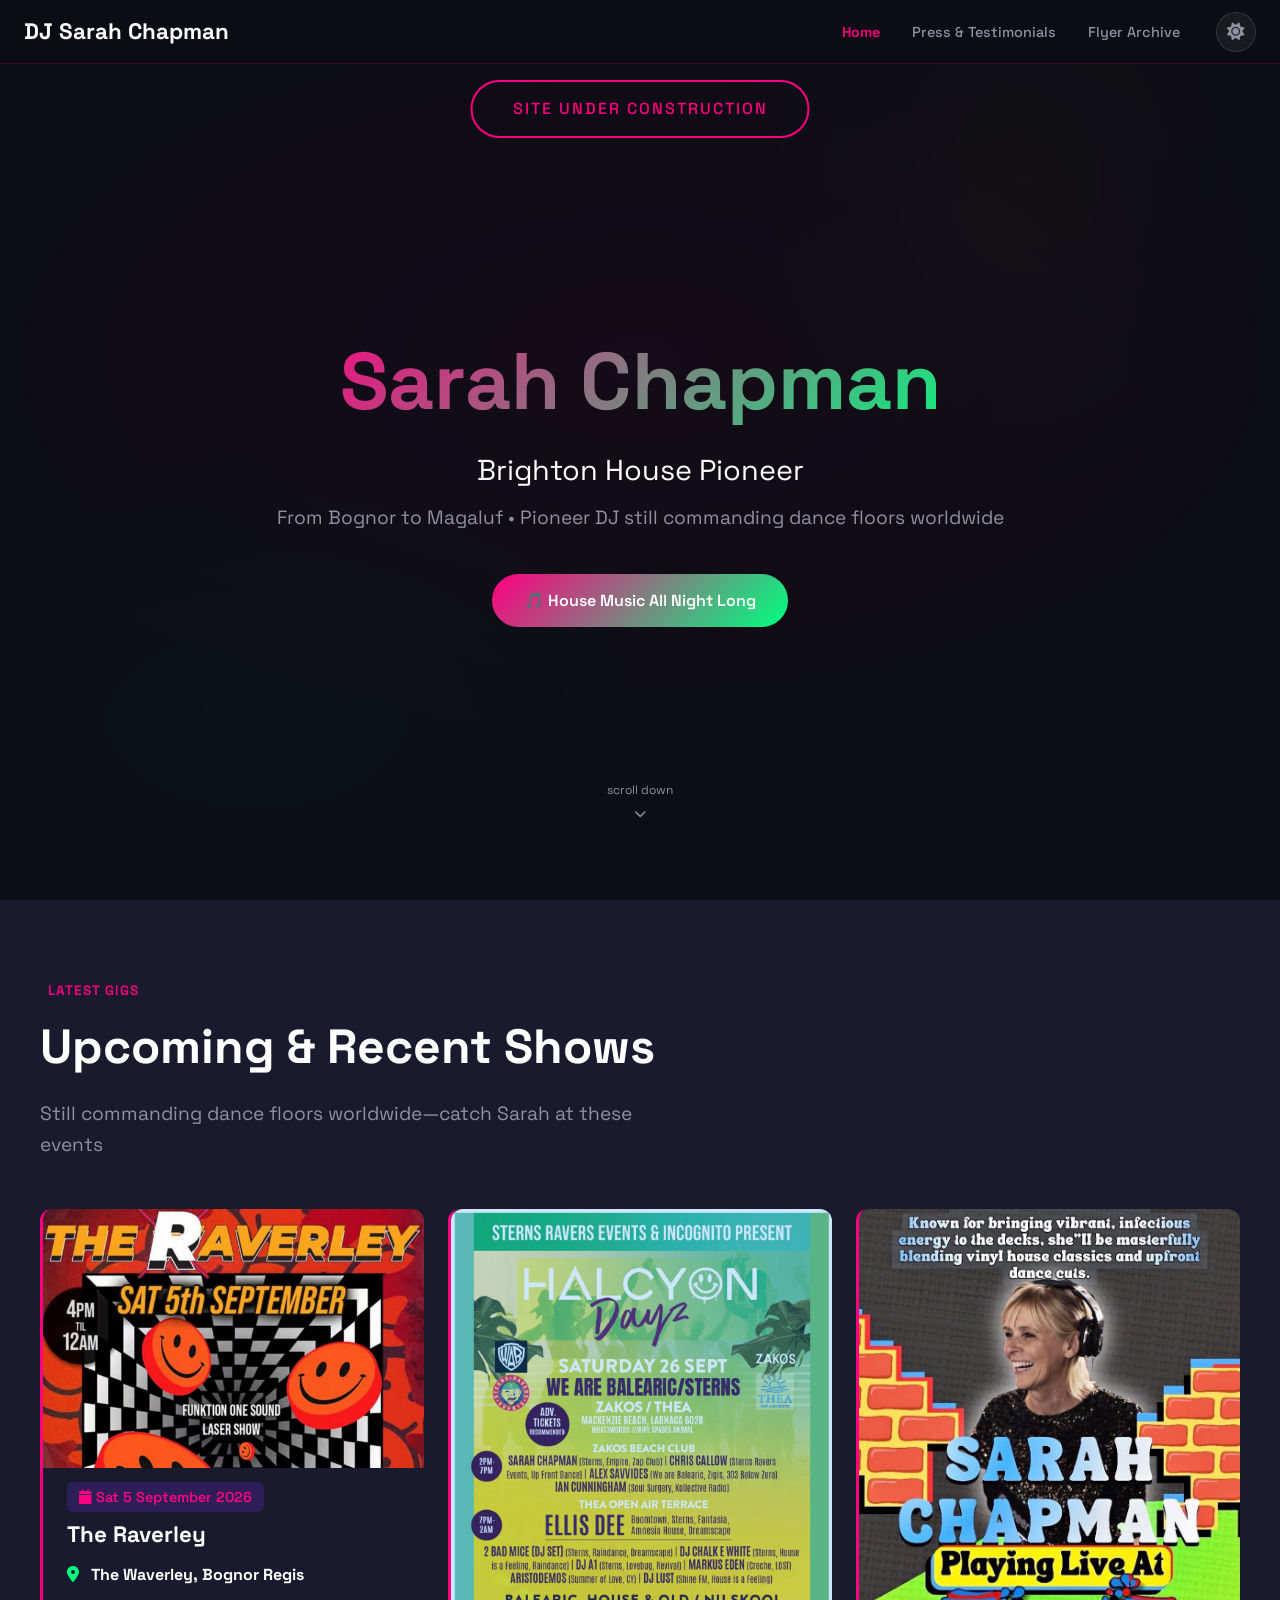
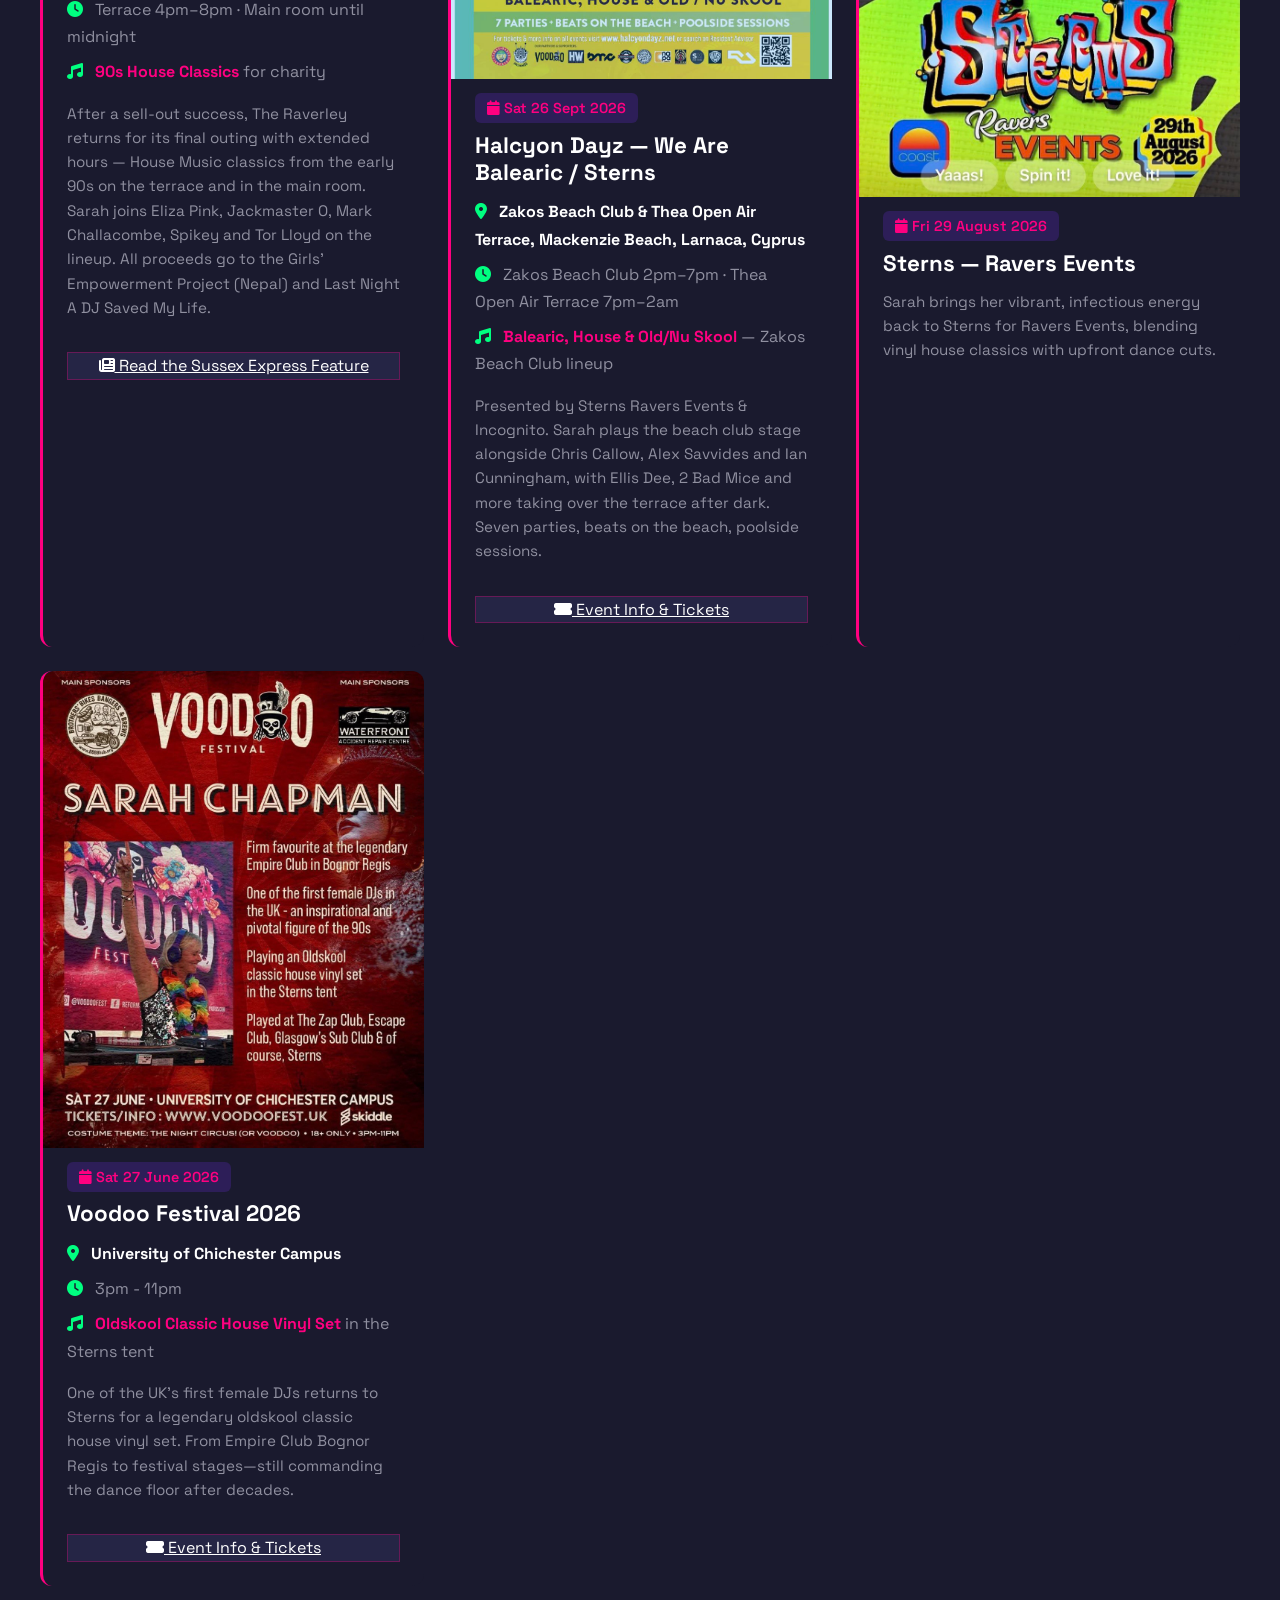
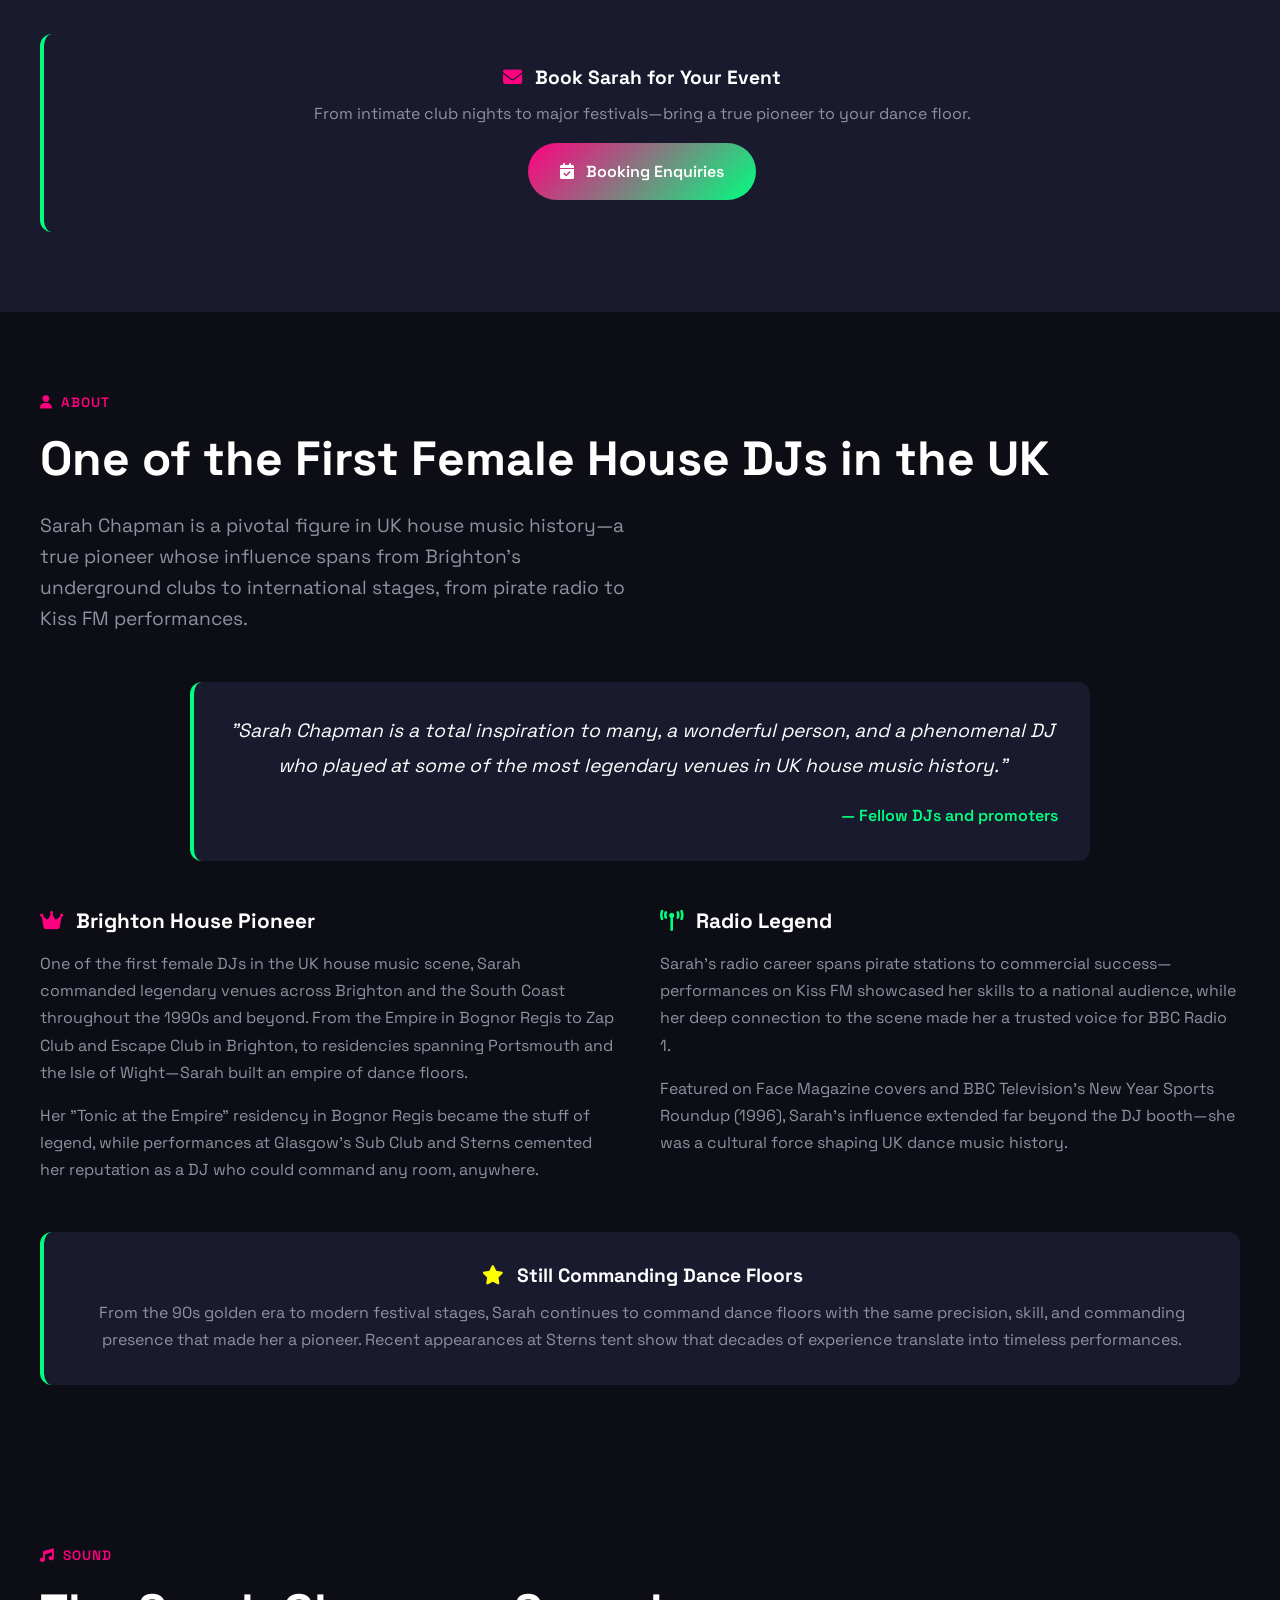
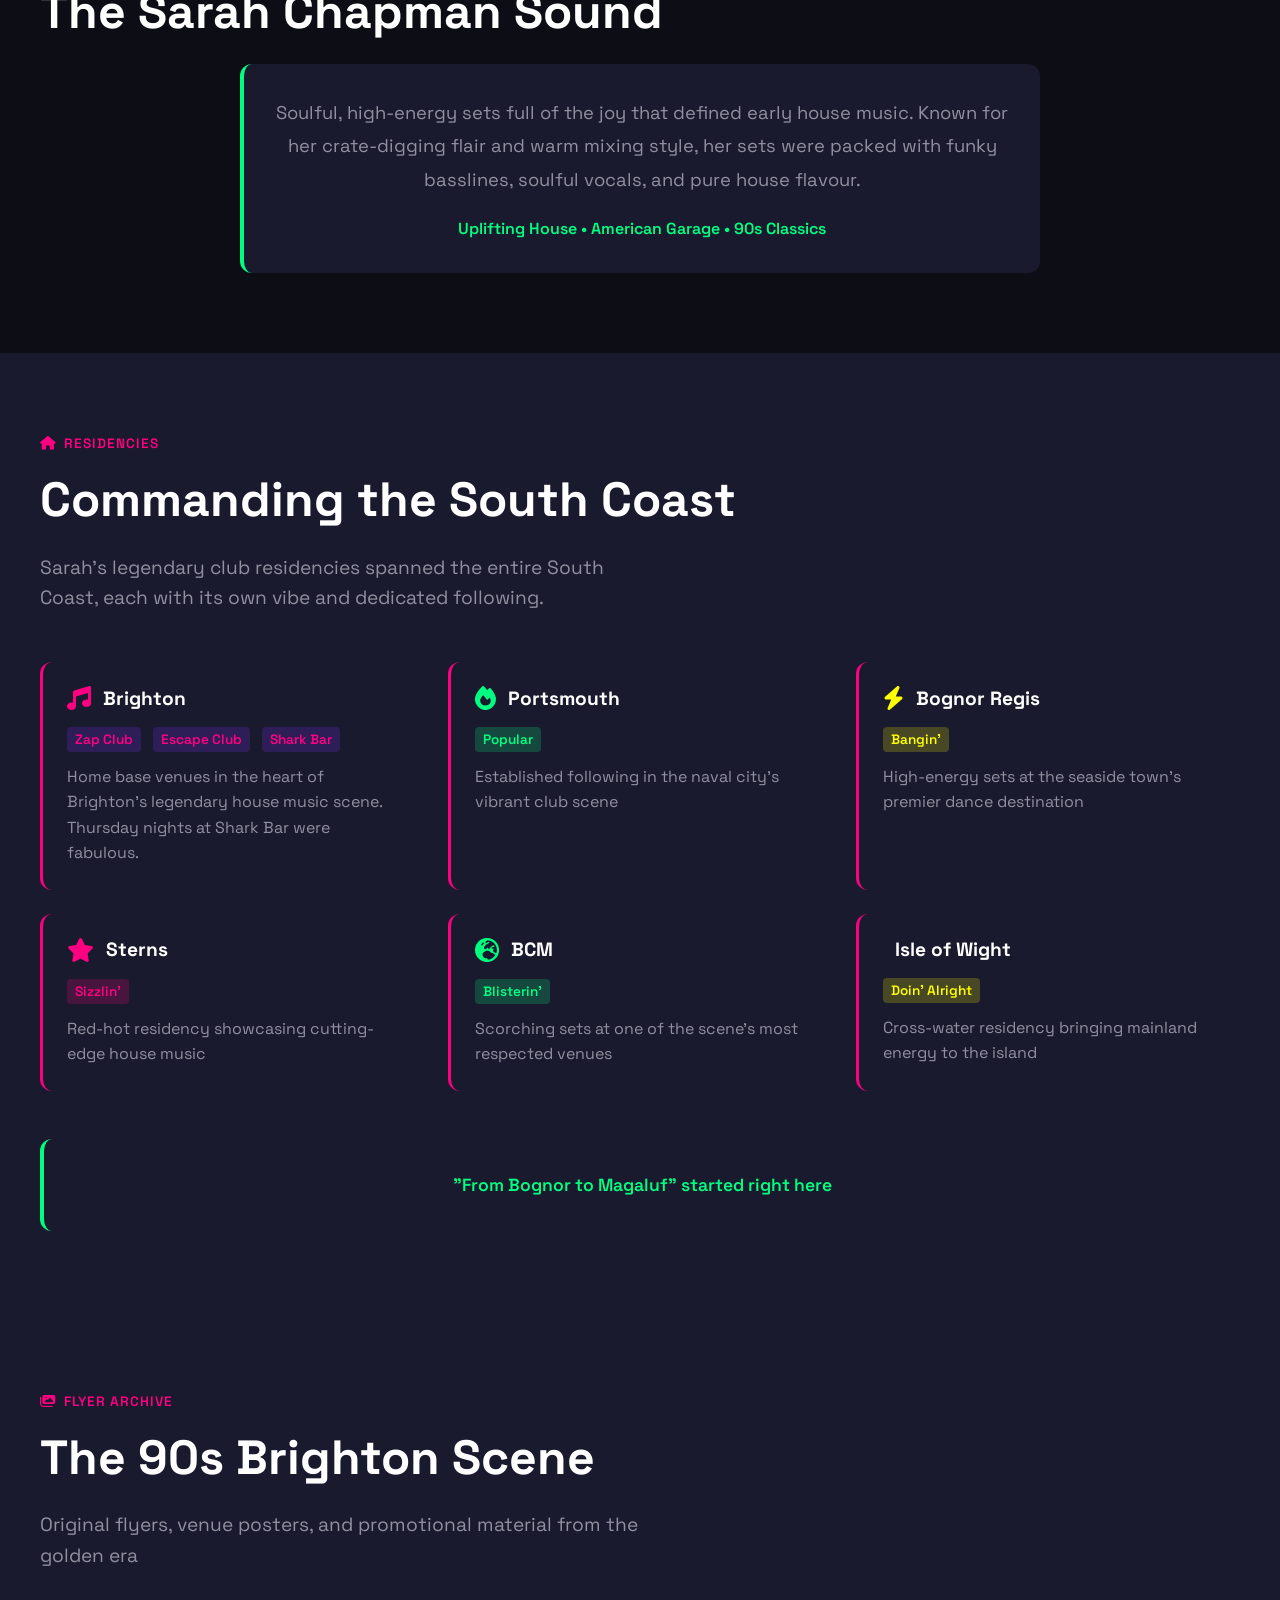
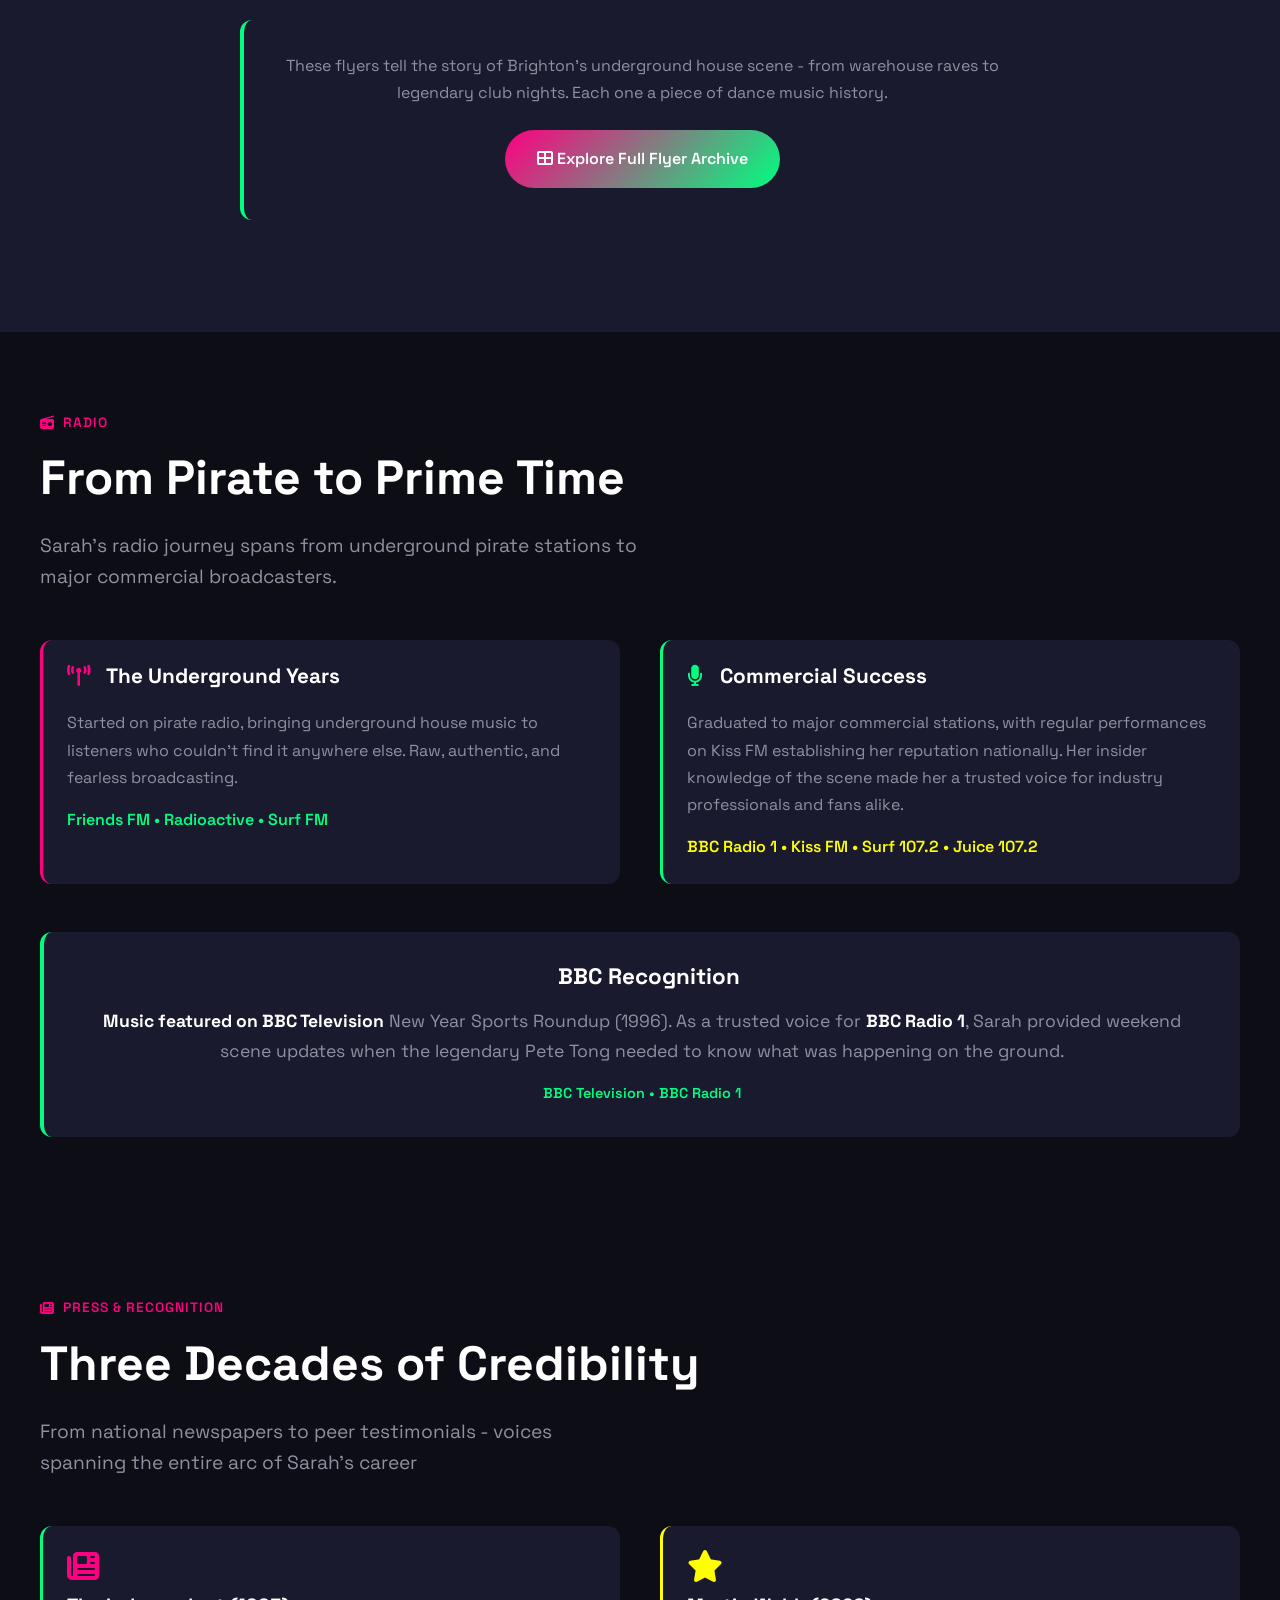
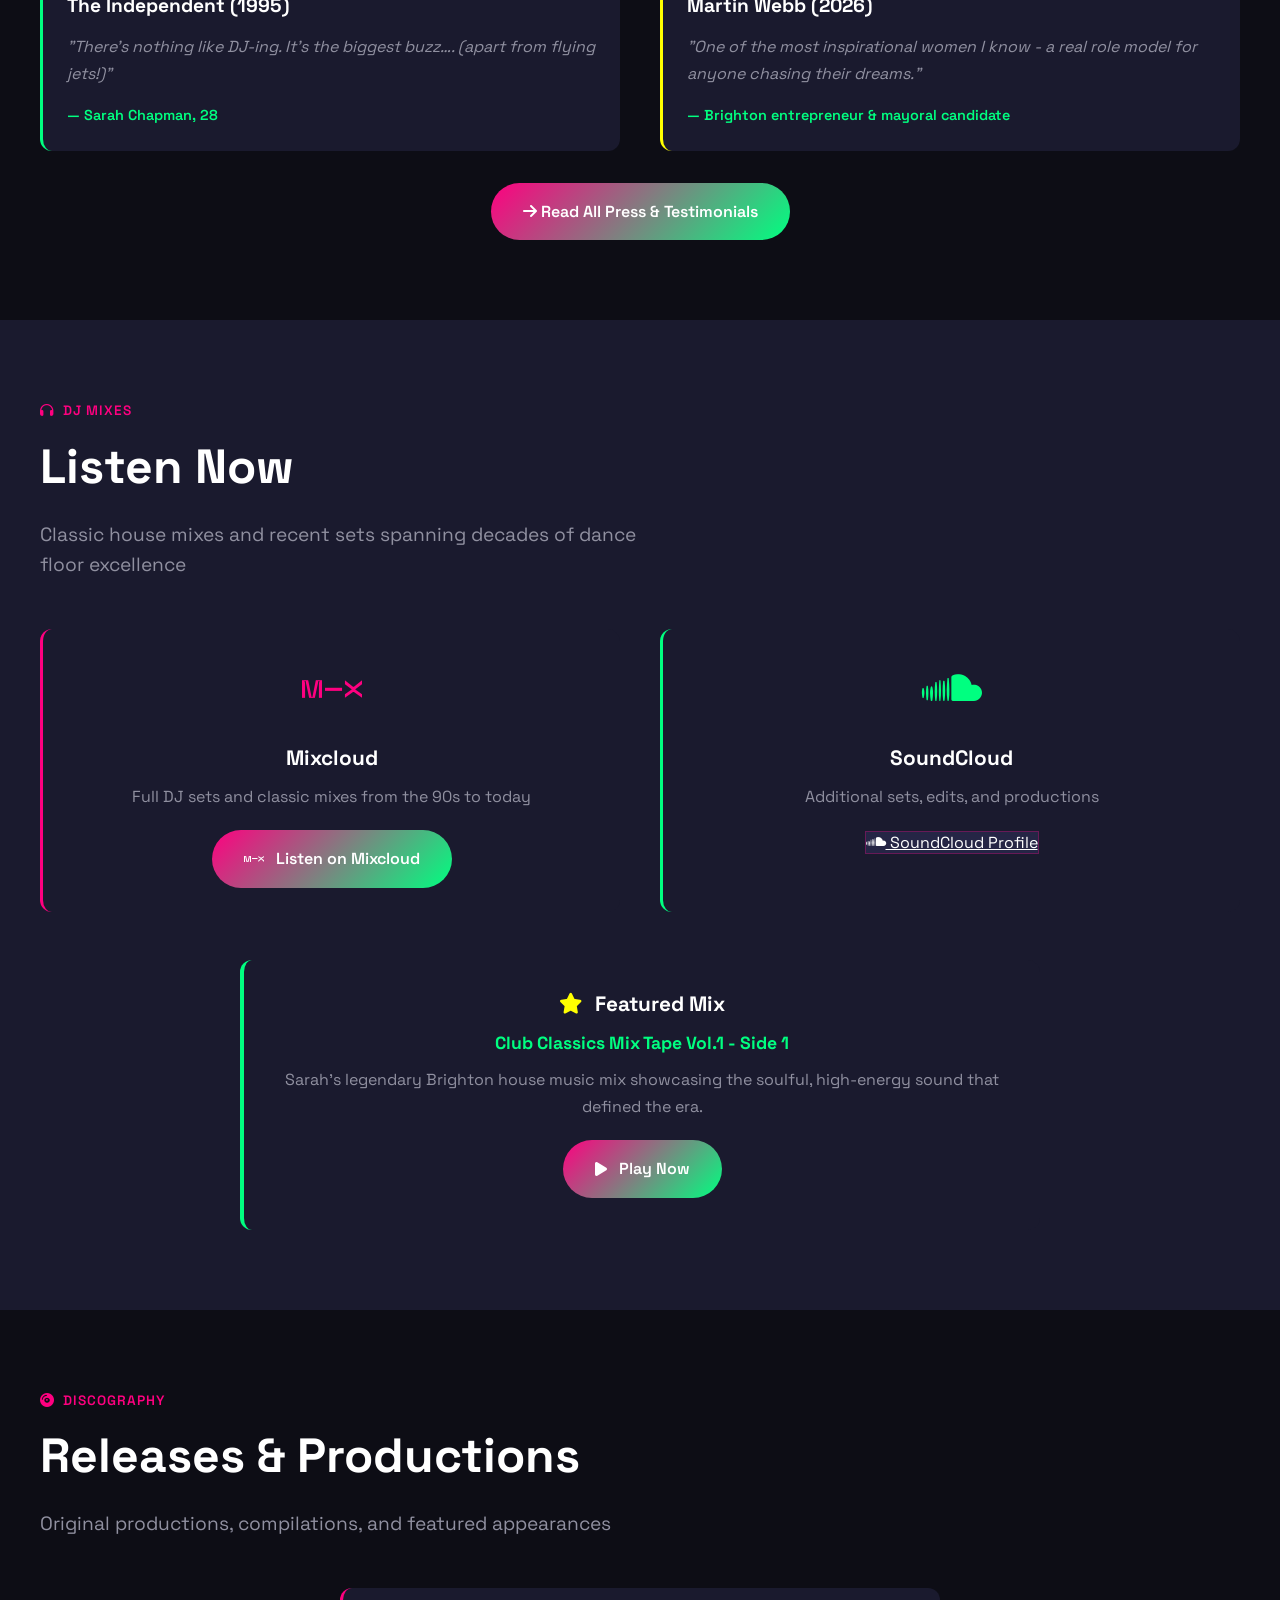
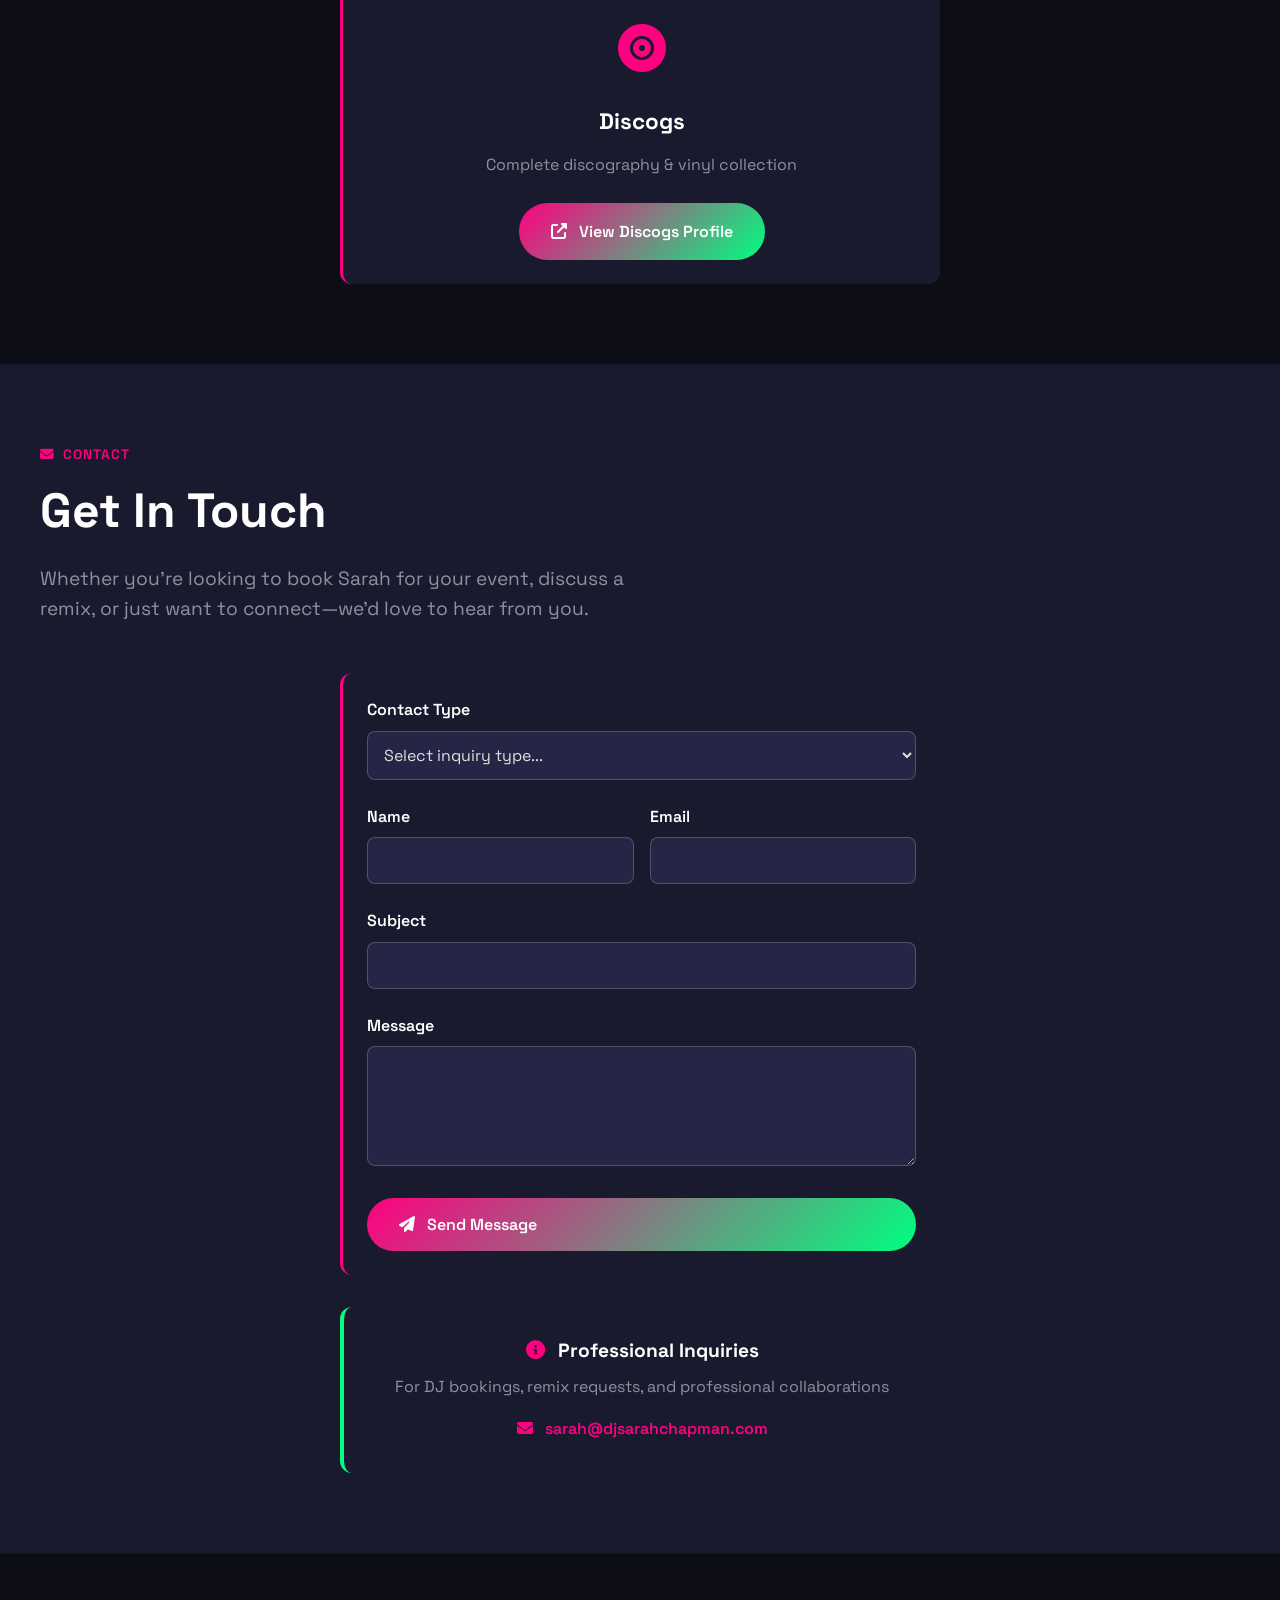
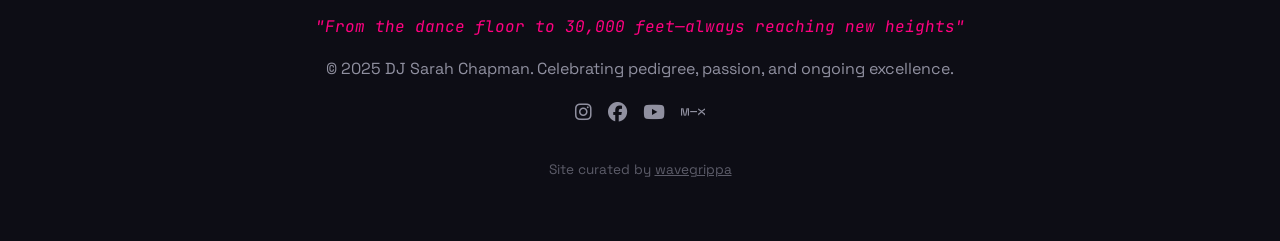
==== commit 7fe353d7: "Add The Raverley (5 Sept 2026, Bognor Regis charity event) to Upcoming Shows" ====
--- a/index.html
+++ b/index.html
@@ -85,6 +85,39 @@
     <p class="section-subtitle">Still commanding dance floors worldwide—catch Sarah at these events</p>
     
     <div class="gallery">
+      <div class="card" style="min-height:auto">
+        <div style="position:relative;margin:-24px -24px 16px -24px;border-radius:12px 12px 0 0;overflow:hidden">
+          <img src="images/raverley-bognor-2026.jpg" alt="The Raverley 2026, Bognor Regis" style="width:100%;height:auto;display:block">
+        </div>
+        <div style="margin-bottom:12px">
+          <span style="background:rgba(123,47,255,0.2);padding:6px 12px;border-radius:6px;color:var(--accent);font-size:0.9rem;font-weight:600;margin-right:8px">
+            <i class="fas fa-calendar"></i> Sat 5 September 2026
+          </span>
+        </div>
+        <h3 style="color:var(--text-bright);margin-bottom:12px;font-size:1.4rem">The Raverley</h3>
+        <div style="color:var(--text-dim);line-height:1.7;margin-bottom:16px">
+          <p style="margin-bottom:8px">
+            <i class="fas fa-map-marker-alt" style="color:var(--accent2);margin-right:8px"></i>
+            <strong style="color:var(--text-bright)">The Waverley, Bognor Regis</strong>
+          </p>
+          <p style="margin-bottom:8px">
+            <i class="fas fa-clock" style="color:var(--accent2);margin-right:8px"></i>
+            Terrace 4pm–8pm · Main room until midnight
+          </p>
+          <p style="margin-bottom:16px">
+            <i class="fas fa-music" style="color:var(--accent2);margin-right:8px"></i>
+            <strong style="color:var(--accent)">90s House Classics</strong> for charity
+          </p>
+          <p style="font-size:0.95rem;line-height:1.6">
+            After a sell-out success, The Raverley returns for its final outing with extended hours — House Music classics from the early 90s on the terrace and in the main room. Sarah joins Eliza Pink, Jackmaster O, Mark Challacombe, Spikey and Tor Lloyd on the lineup. All proceeds go to the Girls' Empowerment Project (Nepal) and Last Night A DJ Saved My Life.
+          </p>
+        </div>
+        <div style="padding-top:16px;border-top:1px solid var(--border)">
+          <a href="https://www.sussexexpress.co.uk/community/the-raverly-to-bring-90s-house-classics-to-bognor-regis-for-charity-8946403" target="_blank" rel="noopener" class="btn-secondary" style="width:100%;text-align:center;display:inline-block">
+            <i class="fas fa-newspaper"></i> Read the Sussex Express Feature
+          </a>
+        </div>
+      </div>
       <div class="card" style="min-height:auto">
         <div style="position:relative;margin:-24px -24px 16px -24px;border-radius:12px 12px 0 0;overflow:hidden">
           <img src="images/halcyon-dayz-2026.jpg" alt="Halcyon Dayz 2026" style="width:100%;height:auto;display:block">
@@ -595,7 +628,6 @@
     </a>
   </div>
   
-  <p style="margin-top:2rem;font-size:0.85rem;opacity:0.6">Site curated by <a href="https://wavegrippa.com/" rel="noopener" style="color:inherit;text-decoration:underline">wavegrippa</a></p>
 
   <p style="margin-top:2rem;font-size:0.85rem;opacity:0.6">Site curated by <a href="https://wavegrippa.com/" rel="noopener" style="color:inherit;text-decoration:underline">wavegrippa</a></p>
 
